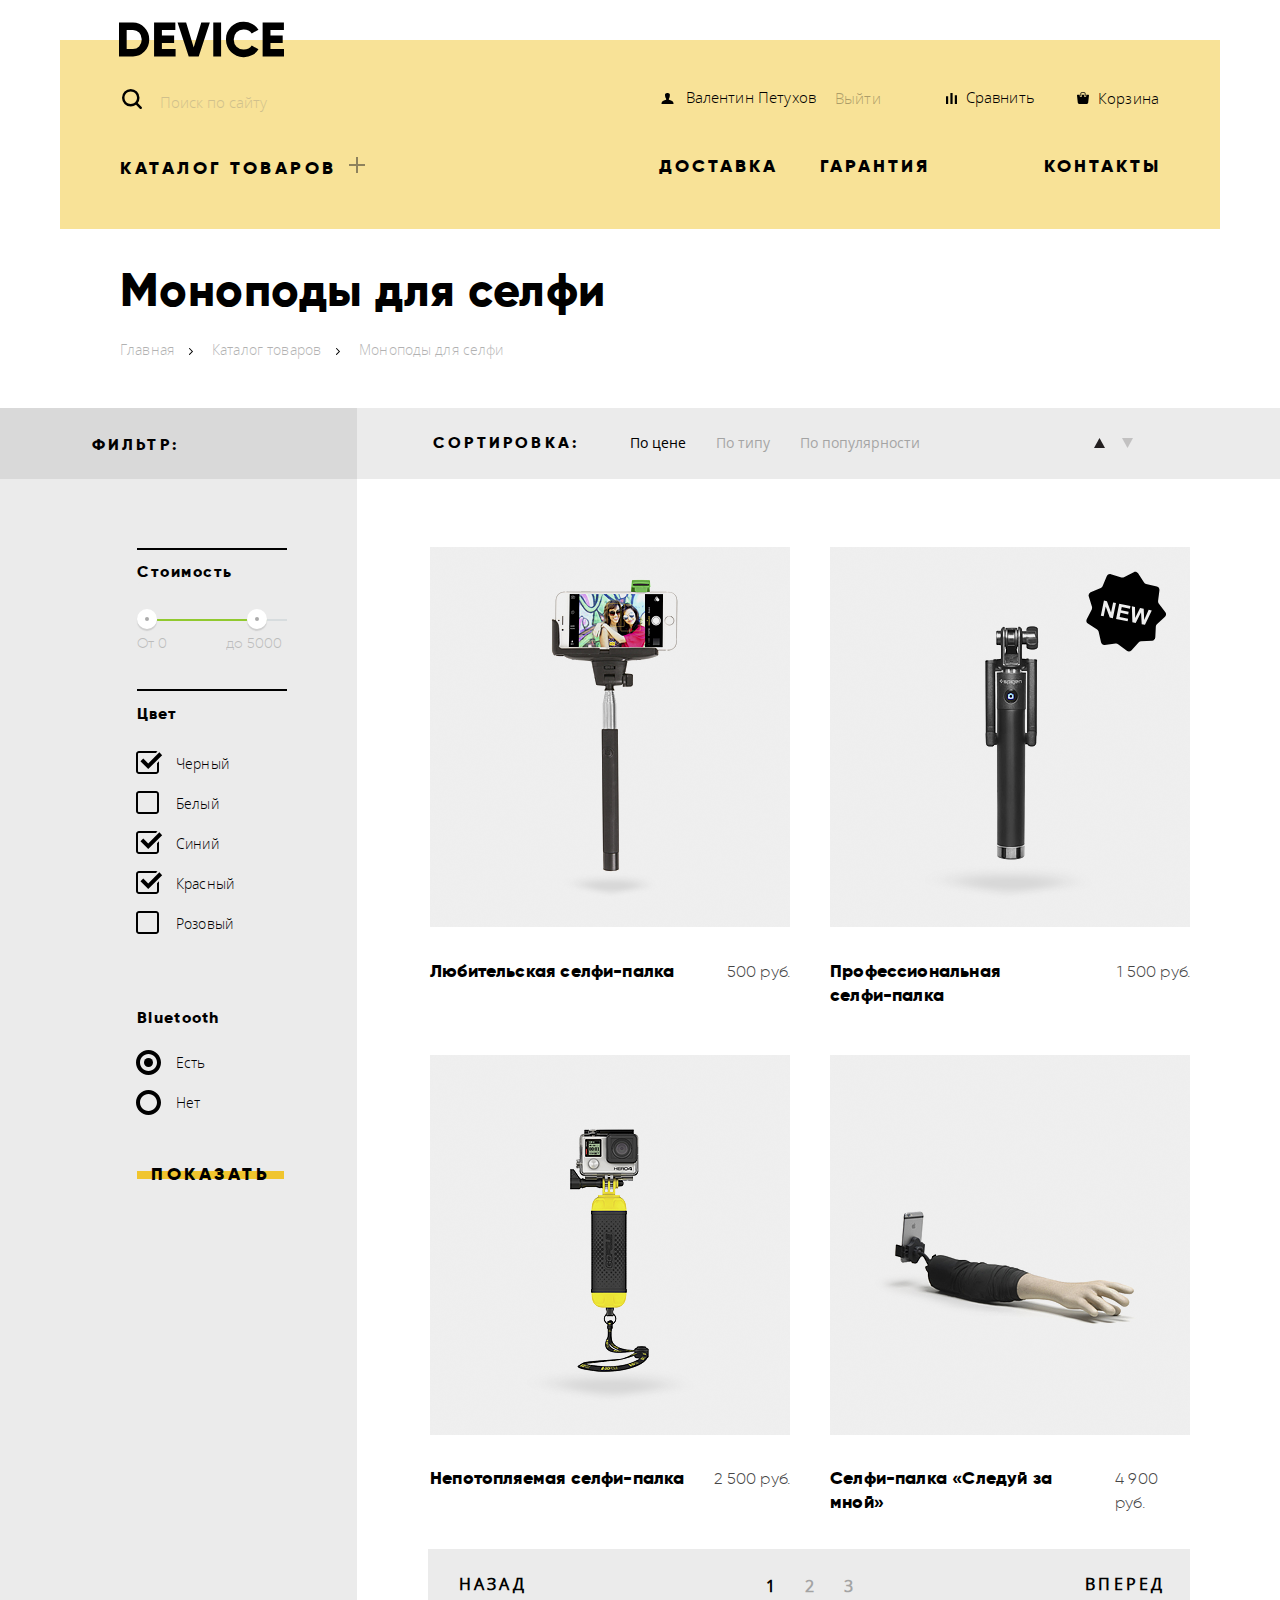
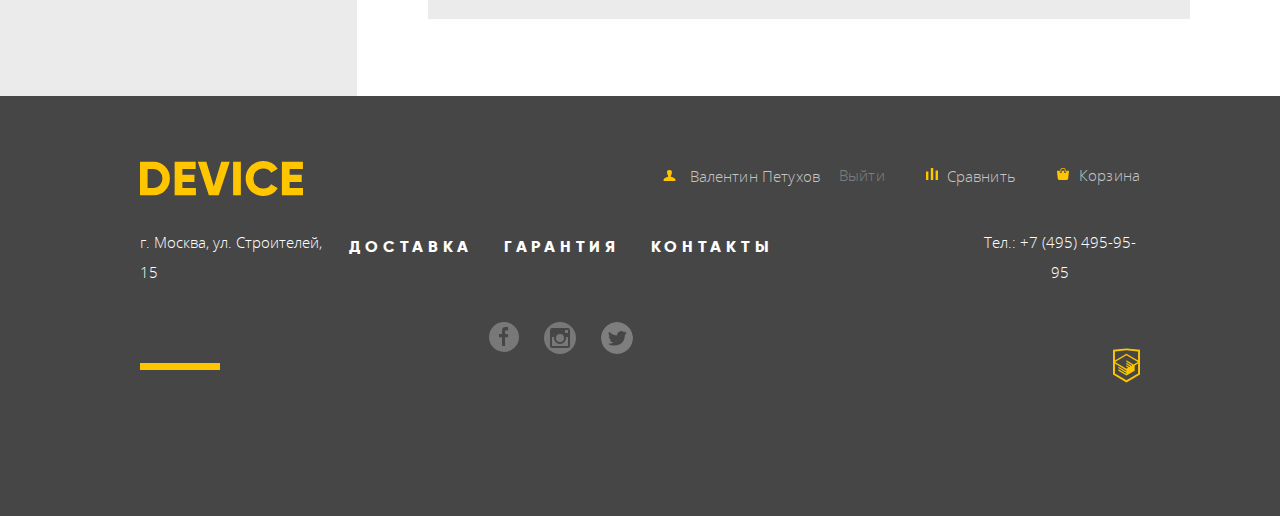
==== catalog.html @ 96615776 "save point (some bags fixed)" ====
<!DOCTYPE html>
<html lang="en">
<head>
  <meta charset="UTF-8">
  <title>Title</title>
  <link rel="stylesheet" href="css/index.css">
  <link rel="stylesheet" href="css/normalize.css">
</head>
<body>
<header class="page-header">
  <a href="index.html">
    <img class="main-header-logo" src="img/svg/device.svg" alt="«Логотип магазина Девайс»" width="165" height="45">
  </a>
  <nav class="navigation">
    <div class="main-navigation-wrapper">
      <ul class="navigation-catalog-list">
        <li class="navigation-catalog">
          <a class="navigation-catalog-link font-gilroy" href="catalog.html">Каталог товаров</a>
          <button class="open-catalog"><img class="plus" src="img/svg/plus.svg" alt="Кнопка +"></button>
        </li>
        <li class="catalog-sub-menu">
          <ul>
            <li><a href="#">Виртуальная реальность</a></li>
            <li><a href="#">Моноподы для селфи</a></li>
            <li><a href="#">Экшн-камеры</a></li>
          </ul>
          <ul>
            <li><a href="#">Фитнес-браслеты</a></li>
            <li><a href="#">Умные часы</a></li>
          </ul>
          <ul>
            <li><a href="#">Квадрокоптеры</a></li>
          </ul>
        </li>
      </ul>
      <ul class="navigation-list font-gilroy">
        <li class="navigation-list-item"><a class="navigation-delivery" href="#">Доставка</a></li>
        <li class="navigation-list-item"><a class="navigation-warranty" href="#">Гарантия</a></li>
        <li class="navigation-list-item"><a class="navigation-contacts" href="#">Контакты</a></li>
      </ul>
    </div>
    <div class="user-activity-wrapper">
      <div class="search-wrapper">
        <form class="search-form" method="GET" action="https://echo.htmlacademy.ru">
          <label for="search" aria-label="Поиск по сайту"></label>
          <input class="search" id="search" type="text" name="search" placeholder="Поиск по сайту">
          <button class="search-button" type="submit"><span>Найти</span></button>
        </form>
      </div>
      <ul class="header-user-activity">
        <li class="login-list">
          <a href="https://motr-online.com/"><span class="user-name">Валентин Петухов</span></a>
          <button class="header-logoff" type="button">Выйти</button>
        </li>
        <li class="compare-list">
          <a class="compare" href="#">Сравнить</a>
        </li>
        <li class="cart-list">
          <button class="cart" type="button">Корзина</button>
        </li>
      </ul>
    </div>
  </nav>
  <div class="catalog-yellow-bar"></div>
</header>
<main class="catalog-main">
  <div class="breadcrumbs-wrapper">
    <h1 class="catalog-h1 font-gilroy">Моноподы для селфи</h1>
    <ul class="breadcrumbs">
      <li>
        <a class="fonts-Open-Sans" href="index.html">Главная</a>
      </li>
      <li>
        <span>
          <img class="nav-arrow" src="img/svg/nav-arrow.svg" alt="Стрелочка навигации">
        </span>
        <a href="catalog.html">Каталог товаров</a>
      </li>
      <li>
        <span>
          <img class="nav-arrow" src="img/svg/nav-arrow.svg" alt="Стрелочка навигации">
        </span>
        <a class="current-page" href="#">Моноподы для селфи</a>
      </li>
    </ul>
  </div>
  <div class="catalog-body-wrapper">
    <section class="filters">
      <div class="decorative-filter-wrapper">
        <h3 class="visually-hidden">Фильтр товаров</h3>
        <h3 class="filter-header">Фильтр:</h3>
      </div>
      <div class="filters-wrapper">
        <div class="divider"></div>
        <h3 class="price-h1">Стоимость</h3>
        <form method="GET" action="https://echo.htmlacademy.ru">
          <div class="price-sorting-wrapper">
            <div class="range-controls">
              <div class="scale">
                <div class="bar"></div>
              </div>
              <div class="toggle toggle-min"></div>
              <div class="toggle toggle-max"></div>
            </div>
            <div class="prise-value-wrapper font-gilroy">
            <span>От 0</span>
            <span>до 5000</span>
            </div>
          </div>
        </form>
        <div class="cost-wrapper font-gilroy">
        </div>
        <div class="divider"></div>
        <h3 class="colour-h3">Цвет</h3>
        <form method="GET" action="https://echo.htmlacademy.ru">
        <ul class="filter-color">
          <li class="color-filter-item">
            <input id="color-black" type="checkbox" value="Черный" checked>
            <label for="color-black">Черный</label>
          </li>
          <li class="color-filter-item">
            <input id="color-white" type="checkbox" value="Белый">
            <label for="color-white">Белый</label>
          </li>
          <li class="color-filter-item">
            <input id="color-blue" type="checkbox" value="Синий" checked>
            <label for="color-blue">Синий</label>
          </li>
          <li class="color-filter-item">
            <input id="color-red" type="checkbox" value="Красный" checked>
            <label for="color-red">Красный</label>
          </li>
          <li class="color-filter-item">
            <input id="color-pink" type="checkbox" value="Розовый">
            <label for="color-pink">Розовый</label>
          </li>
        </ul>
        <div class="divider"></div>
        <h3 class="filters-h3 font-gilroy">Bluetooth</h3>
        <ul class="filter-bluetooth">
          <li class="filter-bluetooth-item">
            <input id="has-bluetooth" name="bluetooth" type="radio" value="Есть блютус" checked>
            <label for="has-bluetooth">Есть</label>
          </li>
          <li class="filter-bluetooth-item">
            <input id="hasnt-bluetooth" name="bluetooth" type="radio" value="Нет блютуса">
            <label for="hasnt-bluetooth">Нет</label>
          </li>
        </ul>
          <button class="button button-show font-gilroy" type="button"><span>Показать</span></button>
        </form>
      </div>
    </section>
    <div class="catalog-wrapper">
      <section class="catalog">
        <div class="sorting">
          <div class="sorting-wrapper">
            <h3>Сортировка:</h3>
            <ul class="sorting-list">
              <li class="current-sorting-button">
                <button class="sorting-prise" type="button">По цене</button>
              </li>
              <li class="sorting-button">
                <button class="sorting-type" type="button">По типу</button>
              </li>
              <li class="sorting-button">
                <button class="sorting-popular" type="button">По популярности</button>
              </li>
            </ul>
          </div>
          <div class="updown-arrow-wrapper">
            <button type="button" class="arrow-up"><img src="img/svg/icon-up-dir.svg" alt="Стрелка вверх" width="11" height="10"></button>
            <button type="button" class="arrow-down"><img src="img/svg/icon-down-dir.svg" alt="Стрелка вниз" width="11" height="10"></button>
          </div>
        </div>
        <div class="catalog-list-holder">
          <ul class="catalog-list font-gilroy">
            <li class="catalog-item">
              <div class="catalog-item-wrapper">
                <div class="catalog-item-hover">
                  <a href="#" class="add-button">
                    <span>В корзину</span>
                  </a>
                  <button>Добавить к сравнению</button>
                </div>
                <img class="catalog-item-image" src="img/item-1.png" alt="Любительская сэлфи палка" width="360" height="380">
              </div>
              <div class="title-price-wrapper">
                <a class="catalog-item-link" href="#"><h2 class="catalog-item-title">Любительская селфи-палка</h2></a>
                <p class="catalog-item-prise">500 руб.</p>
              </div>
            </li>
            <li class="catalog-item">
              <div class="catalog-item-wrapper">
                <span class="new-catalog-item"></span>
                <div class="catalog-item-hover">
                  <a href="#" class="add-button">
                    <span>В корзину</span>
                  </a>
                  <button>Добавить к сравнению</button>
                </div>
                <img class="catalog-item-image" src="img/item-2.png" alt="Профессиональная селфи-палка" width="360" height="380">
              </div>
              <div class="title-price-wrapper">
                <a class="catalog-item-link" href="#"><h2 class="catalog-item-title">Профессиональная <br>селфи-палка
                </h2></a>
                <p class="catalog-item-prise">1 500 руб.</p>
              </div>
            </li>
            <li class="catalog-item">
              <div class="catalog-item-wrapper">
                <div class="catalog-item-hover">
                  <a href="#" class="add-button">
                    <span>В корзину</span>
                  </a>
                  <button>Добавить к сравнению</button>
                </div>
                <img class="catalog-item-image" src="img/item-3.png" alt="Непотопляемая селфи-палка" width="360" height="380">
              </div>
              <div class="title-price-wrapper">
                <a class="catalog-item-link" href="#"><h2 class="catalog-item-title">Непотопляемая селфи-палка</h2></a>
                <p class="catalog-item-prise">2 500 руб.</p>
              </div>
            </li>
            <li class="catalog-item">
              <div class="catalog-item-wrapper">
                <div class="catalog-item-hover">
                  <a href="#" class="add-button">
                    <span>В корзину</span>
                  </a>
                  <button>Добавить к сравнению</button>
                </div>
                <img class="catalog-item-image" src="img/item-4.png" alt="Селфи-палка «Следуй за мной»" width="360" height="380">
              </div>
              <div class="title-price-wrapper">
                <a class="catalog-item-link" href="#"><h2 class="catalog-item-title">Селфи-палка «Следуй за мной»</h2>
                </a>
                <p class="catalog-item-prise">4 900 руб.</p>
              </div>
            </li>
          </ul>
        </div>
        <div class="pagination-wrapper">
          <section class="pagination">
            <h3 class="visually-hidden">Нумерация страниц каталога товаров</h3>
            <button class="pagination-button-back" type="button">Назад</button>
            <ul class="pagination-list">
              <li class="pagination-item-current">1</li>
              <li class="pagination-item"><a href="#">2</a></li>
              <li class="pagination-item"><a href="#">3</a></li>
            </ul>
            <button class="pagination-button-forward" type="button">Вперед</button>
          </section>
        </div>
      </section>
    </div>
  </div>
</main>
<footer class="page-footer catalog-footer">
  <div class="wrapper">
    <div class="footer-wrapper">
      <a href="index.html">
        <img class="footer-logo" src="img/svg/logo-footer.svg" alt="«Логотип магазина Девайс»">
      </a>
      <p class="address">г. Москва, ул. Строителей, 15</p>
      <span class="yellow-decorative-line"></span>
    </div>
    <div class="footer-wrapper">
      <section class="footer-user-activity">
        <h3 class="visually-hidden">Специальный возможности пользователя</h3>
        <ul class="user-activity-list">
          <li class="login-list">
            <span class="footer-user-name">Валентин Петухов</span>
            <button class="logoff-footer" type="button">Выйти</button>
          </li>
          <li class="compare-list compare-footer">
            <a class="compare-button" href="#">Сравнить</a>
          </li>
          <li class="cart-list indent-collapse">
            <button class="cart-button indent-collapse" type="button">Корзина</button>
          </li>
        </ul>
      </section>
      <div class="footer-side-holder">
        <section class="service-footer">
          <h3 class="visually-hidden">Наши сервисы</h3>
          <ul class="services-type font-gilroy">
            <li>
              <a href="#">Доставка</a>
            </li>
            <li>
              <a class="warranty-link" href="#">Гарантия</a>
            </li>
            <li>
              <a href="#">Контакты</a>
            </li>
          </ul>
          <ul class="social">
            <li><a class="social-facebook" href="#"></a></li>
            <li><a class="social-instagram" href="#"></a></li>
            <li><a class="social-twitter" href="#"></a></li>
          </ul>
        </section>
        <div class="footer-contacts">
          <a class="phone-number" href="tel:+74954959595">Тел.: +7 (495) 495-95-95</a>
          <a href="https://htmlacademy.ru/intensive/htmlcss">
            <img class="academy-link" src="img/svg/logo-htmlacademy.svg" alt="Сделано в HTML-Academy" width="27" height="35">
          </a>
        </div>
      </div>
    </div>
  </div>
</footer>
<script src="js/index.js"></script>
</body>
</html>
---- css/index.css ----
@font-face {
  font-family: 'Open Sans';
  src: url('../fonts/web/opensans.woff2') format('woff2'), url('../fonts/web/opensans.woff') format('woff');
  font-weight: normal;
  font-style: normal;
}

@font-face {
  font-family: 'Open Sans';
  src: url('../fonts/web/opensanslight.woff2') format('woff2'), url('../fonts/web/opensanslight.woff') format('woff');
  font-weight: 300;
  font-style: normal;
}

@font-face {
  font-family: 'Gilroy';
  src: url('../fonts/web/gilroyextrabold.woff2') format('woff2'), url('../fonts/web/gilroyextrabold.woff') format('woff');
  font-weight: 800;
  font-style: normal;
}

@font-face {
  font-family: 'Gilroy';
  src: url('../fonts/web/gilroylight.woff2') format('woff2'), url('../fonts/web/gilroylight.woff') format('woff');
  font-weight: 300;
  font-style: normal;
}

body {
  font-family: 'Open Sans', sans-serif;
  padding-top: 40px;
}

li {
  list-style-type: none;
}

a {
  text-decoration:none;
  color: #000000;
}

.wrapper {
  max-width: 1440px;
  margin: 0 auto;
}

.font-gilroy {
  font-family: 'Gilroy', sans-serif;
}


.button {
  font-family: 'Gilroy', sans-serif;
  text-transform: uppercase;
  text-align: center;
  vertical-align: middle;
  background-color: #f0c52e;
  line-height: 1.33;
  letter-spacing: 3.5px;
  font-size: 18px;
  font-weight: 800;
  display: inline-block;
  position: relative;

  padding: 9px 14px;
  border: none;
  z-index: 1;
}

.button:active span {
  opacity: 0.3;
}


.button:hover::before {
  height: 0;
}

.button:hover::after {
  height: 0;
}

.button span {
  position: relative;
  z-index: 1;
}

.button::before,
.button::after {
  content: '';
  position: absolute;
  left: 0;
  height: 17px;
  width: 100%;
  z-index: 0;
  background-color: white;
  transition: height 0.25s ease-in-out;
}

.button::before {
  top: 0;
}

.button::after {
  bottom: 0;
}

.carousel {
  position: absolute;
  left: 1087px;
  bottom: 162px;
}

.slider-radio {
  display: none;
}

.slider-radio-1:checked+.slider-label-1,
.slider-radio-2:checked+.slider-label-2,
.slider-radio-3:checked+.slider-label-3 {
  position: absolute;
  width: 12px;
  background: url(../img/svg/slider-button.svg) 50% 50% no-repeat;
  height: 12px;
  background-size: 12px 12px;
}

[type="checkbox"], [type="radio"] {
  padding: 0;
  box-sizing: border-box;
}

.slider-label {
  position: absolute;
  width: 12px;
  height: 12px;
  background: url(../img/svg/slider-button-empty.svg) 50% 50% no-repeat;
  background-size: 12px 12px;
  cursor: pointer;
}

.slider-label-1 {
  left: -5px;
}

.slider-label-2 {
  left:27px;
}

.slider-label-3 {
  left: 60px;
}

.navigation {
  display: flex;
  flex-direction: column;
  padding-top: 19px;
}

.navigation a:hover {
  opacity: 0.6;
}

.navigation a:active {
  opacity: 0.3;
}

.yellow-bar {
  display: block;
  width: 100%;
  padding: 61px 0px;
  background-color: #f8e297;
}

.catalog-yellow-bar {
  display: block;
  width: 100%;
  padding: 3px 0px;
  background-color: #f8e297;
}


.navigation button {
  cursor: pointer;
}



.main-header-logo {
  margin-top: -23px;
  margin-left: -1px;
}

.main-header-logo:hover {
  opacity: 0.6;
}

.main-header-logo:active {
  opacity: 0.3;
}

.navigation-list {
  display: flex;
  justify-content: flex-start;
  flex-direction: row;
  order: 1;
  width: 500px;
}

.plus {
  display: inline-block;
  vertical-align: initial;
  width: 16px;
  height: 16px;
  margin: auto;
  background-repeat: no-repeat;
  background-image: url("../img/svg/plus.svg");
  background-size: cover;
}

.main-navigation-wrapper {
  display: flex;
  justify-content: space-between;
  align-items: center;
  order: 1;
  margin-top: 15px;
}
.navigation-catalog-list {
  padding-left: 0;
}

.navigation-list a {
  font-size: 18px;
  font-weight: 800;
  letter-spacing: 3px;
  display: inline-block;
  vertical-align: middle;
  padding: 10px 0;
}

.navigation-delivery{
  vertical-align: middle;
  margin-right: 42px;
}

.navigation-warranty {
  vertical-align: middle;
  margin-right: 114px;
}

.navigation-contacts {
  vertical-align: middle;
  padding-left: 111px;
  padding-right: 0;
  margin-right: 0;
}

.white-header-line {
  width: 116px;
  height: 7px;
  margin-left: auto;
  margin-right: 265px;
  margin-top: 105px;
  background-color: white;
}

.header-decorative-item {
  font-size: 215px;
  font-weight: 800;
  letter-spacing: 2.5px;
  width: 166px;
  height: 131px;
  margin-bottom: -20px;
  padding-top: 25px;
  margin-right: 40px;
  color: #ffffff;
}

.navigation-catalog-list {
  position: relative;
  padding-left: 0;
}

.catalog-sub-menu {
  font-size: 15px;
  font-weight: 300;
  line-height: 2.4;
  letter-spacing: 0.15px;
  display: none;
  flex-direction: row;
  flex-wrap: wrap;
  align-content: flex-start;
  position: absolute;
  left: -60px;
  width: 1160px;
  padding-left: 50px;
  background-color: #f7e296;
  box-sizing: border-box;
}

.catalog-sub-menu ul{
  padding-left: 0;
}

.catalog-sub-menu ul:first-child {
  padding-left: 0;
}

.navigation-catalog-list:hover .catalog-sub-menu {
  display: flex;
  z-index: 3;
}

.catalog-sub-menu li {
  padding-top: 10px;
  padding-bottom: 10px;
  padding-left: 10px;
  padding-right: 25px;
}

.catalog-sub-menu a:hover {
  opacity: 0.6;
}

.catalog-sub-menu a:active {
  opacity: 0.3;
}

.header-user-activity {
  display: flex;
  flex-wrap: wrap;
  padding-left: 0;
  margin-top: 4px;
}

.user-name-wrapper {
  display: flex;
  justify-content: center;
  margin: auto;
}

.page-main {
  display: flex;
  flex-direction: column;
  position: relative;
  margin-top: 32px;
}

.page-main .wrapper {
  position: relative;
  max-width: 1200px;
  padding: 0 82px;
}

.wrapper .catalog-item1,
.wrapper .catalog-item2,
.wrapper .catalog-item3{
  display: flex;
  flex-direction: row;
  justify-content: space-between;
}

.catalog-item1,
.catalog-item2,
.catalog-item3 {
  display: flex;
  flex-direction: row;
  flex-shrink: 0;
  width: 1160px;
  box-sizing: border-box;
}

.img-holder {
  width: 384px;
  box-sizing: border-box;
}

.catalog-item1::after {
  content: '01';
  right: 148px;
}

.catalog-item2::after {
  content: '02';
  right: 178px;
}

.catalog-item3::after {
  content: '03';
  right: 179px;
}
.catalog-item1::after,
.catalog-item2::after,
.catalog-item3::after {
  font-family: 'Gilroy', sans-serif;
  font-size: 182px;
  font-weight: 800;
  position: absolute;
  top: -176px;
  width: 166px;
  height: 131px;
  color: #ffffff;
}

.new-catalog-item {
  display: block;
  position: absolute;
  right: 25px;
  top: 25px;
  width: 80px;
  height: 80px;
  background-image: url("../img/svg/new-catalog-item.svg");
  transform: rotate(35deg);
}


.index-catalog-img1 {
  margin-top: -146px;
  margin-left: 90px;
}

.index-catalog-img2 {
  margin-top: -100px;
}

.index-catalog-img3 {
  margin-top: -10px;
}

.item-description-wrapper {
  display: flex;
  justify-content: flex-start;
  flex-direction: column;
  width: 562px;
}

.item-description-wrapper::before {
  content: '';
  position: absolute;
  top: -110px;
  left: 682px;
  width: 100px;
  height: 7px;
  background-color: white;
}

.catalog-item-description {
  padding-left: 0;
}
.selfy-rod-description {
  font-size: 15px;
  font-weight: 300;
  line-height: 2;
  margin-top: 19px;
  padding-bottom: 25px;
  color: #464646;
}

.catalog-item-features span {
  font-family: 'Open Sans', sans-serif;
  font-size: 14px;
  font-weight: 300;
  line-height: 1.54;
  letter-spacing: 0.13px;
  margin-top: 8px;
  color: #464646;
}

.add-title {
  font-size: 47px;
  font-weight: 800;
  line-height: 1.19;
  letter-spacing: 0.75px;
  position: relative;
  margin-top: -81px;
  z-index: 1;
}

.catalog-item-features {
  display: flex;
  justify-content: space-between;
  margin: 0;
  padding-left: 0;
  padding-right: 137px;
}

.item-feature {
  display: flex;
  flex-direction: column;
  margin-top: 51px;
  font-size: 34px;
  font-weight: 300;
  line-height: 1.33;
  letter-spacing: 0.36px;
}


.detail-wrapper {
  display: flex;
  justify-content: space-between;
  align-items: center;
  width: 494px;
  box-sizing: border-box;
}

.delivery-wrapper,
.warranty-wrapper,
.credit-wrapper {
  display: flex;
  margin-top: -25px;
}

.popular-items {
  font-size: 18px;
  font-weight: 800;
  line-height: 1.33;
  letter-spacing: 0.18px;
  display: flex;
  flex-wrap: wrap;
  padding-left: 0;
  box-sizing: border-box;
}

.popular-items li {
  padding: 20px;
}

.popular-items p {
  height: 15px;
  font-size: 18px;
  font-weight: 800;
  line-height: 1.33;
  letter-spacing: 0.18px;
  margin-top: 32px;
}

.service-main {
  margin-top: 154px;
  background-color: #e5e5e5;
}

.service-main .wrapper{
  display: flex;
  padding-bottom: 53px;
}

.service-main strong {
  font-size: 47px;
  font-weight: 800;
  line-height: 1.02;
  letter-spacing: 0.47px;
}

.service-main p {
  font-size: 15px;
  font-weight: 300;
  line-height: 2;
  letter-spacing: 0.20px;
  margin-top: 31px;
  color: #464646;
}

.services-list {
  display: flex;
  flex-direction: column;
  padding-top: 59px;
  padding-bottom: 61px;
  padding-left: 0;
  margin-top: -99px;
  margin-right: 119px;
  margin-left: 19px;
  border-right: 7px solid black;
}

.warranty-button,
.delivery-button,
.credit-button {
  width: 160px;
}

.button .warranty-button {
  padding-top: 3px;
  padding-bottom: 3px;
}

.warranty-button::before,
.warranty-button::after,
.credit-button::before,
.credit-button::after,
.delivery-button::after{
  background-color: #e5e5e5;
}

.service-main .button {
  margin-right: 35px;
}

.service-main li {
  margin: 0;
  padding-top: 20px;
  padding-bottom: 5px;
}

.services-active {
  font-size: 18px;
  font-weight: 800;
  line-height: 1.33;
  letter-spacing: 3.6px;
  text-transform: uppercase;
  text-align: left;
  width: 278px;
  height: 40px;
  padding-right: 45px;
  padding-left: 20px;
  border: none;
  color: #f0c52e;
  background-color: #000000;
}

.partners-logos .wrapper {
  display: flex;
  justify-content: space-around;
  padding-top: 94px;
  padding-bottom: 94px;
}

.black-decorative-line {
  width: 80px;
  height: 7px;
  background-color: black;
}

.about-main .about-wrapper{
  display: flex;
  justify-content: space-around;
  max-width: 1286px;
  margin: 0 auto;
}

.about-main p {
  font-size: 15px;
  font-weight: 300;
  line-height: 2;
  margin-top: 0px;
  color: #464646;
}

.about-title {
  font-size: 46px;
  font-weight: 800;
  line-height: 1.02;
  letter-spacing: 0.82px;
  text-align: left;
  margin: 44px 0;
  color: #000000;
}

.delivery-item {
  position: relative;
}

.about-delivery {
  padding-left: 34px;
  margin-top: 35px;
}

.about-delivery a {
  font-size: 16px;
  font-weight: 800;
  line-height: 2.5;
  color: #000000;
}

.about-item::before {
  content: "";
  position: absolute;
  top: 16px;
  left: -34px;
  width: 4px;
  height: 4px;
  opacity: .2;
  border-radius: 50%;
  border: 2px solid #000;
}

.about-us-container {
  display: flex;
  flex-direction: column;
}

.about-us-container p {
  margin-bottom: 31px;
}

.contacts {
  display: flex;
  flex-direction: column;
}

.map-img {
  margin-top: 25px;
}

.map-img:hover {
  cursor: pointer;
  box-shadow: 0px 10px 20px 0 rgba(4, 6, 6, 0.2);
  transition-duration: 0.2s;
  z-index: 2;
}

.contact-us-button,
.about-us-button
{
  max-width: 250px;
}

.footer-wrapper {
  display: flex;
  flex-direction: column;
}

.service-footer {
  display: flex;
  flex-direction: column;
  margin-top: 28px;
}

.services-type {
  display: flex;
  flex-direction: row;
  margin-top: 7px;
}

.services-type li:hover {
  opacity: 0.6;
}

.services-type li:active {
  opacity: 0.3;
}

.social {
  display: flex;
  justify-content: center;
  margin-top: 39px;
}
.social li {
  padding: 5px;
  opacity: 0.3;
}

.warranty-link {
  margin-left: 15px;
  margin-right: 15px;
}

.social li:hover {
  opacity: 0.6;
}

.social li:active {
  opacity: 0.1;
}

.service-footer ul {
 padding-left: 0;
}

.catalog-popular {
  margin-left: auto;
  margin-right: auto;
  margin-top: 65px;
}


.page-header {
  max-width: 1160px;
  margin-left: auto;
  margin-right: auto;
  padding-bottom: 30px;
  padding-left: 60px;
  padding-right: 61px;
  background-color: #f8e297;
  box-sizing: border-box;
}

.open-catalog {
  vertical-align: bottom;
  margin-left: 2px;
  opacity: 0.5;
  background-color: #f8e297;
  border: none;
}

.user-activity-wrapper {
  display: flex;
  justify-content: space-between;
}

.user-name:hover,
.compare:hover,
.cart:hover,
.login-button:hover{
  opacity: 0.6;
}

.user-name:active,
.compare:active,
.cart:active,
.login-button:active{
  opacity: 0.3;
}

.search {
  font-size: 15px;
  font-weight: 300;
  display: inline-block;
  padding: 5px;
  margin-left: 35px;
  opacity: 0.3;
  background-color: #f8e297;
  border: none;
}

.search-form:before {
  content: '';
  display: block;
  vertical-align: text-top;
  position: absolute;
  top: 5px;
  left: 2px;
  width: 20px;
  height: 20px;
  background-size: 18px 18px;
  background: url(../img/svg/search.svg) 50% 50% no-repeat;
  z-index: 10;
}

.search:focus {
  outline: 0;

}
.focus-styles {
  border-bottom: 2px solid black;
}

.search-button {
  visibility: hidden;
  font-size: 15px;
  font-weight: 300;
  line-height: 2;
  background: transparent;
  border-bottom: none;
  border-top: 2px solid black;
  border-left: 2px solid black;
  border-right: 2px solid black;
}

.search:focus + .search-button {
  visibility: visible;
}

.search:focus + .search-wrapper {
  visibility: hidden;
}

.search:focus + .search-form {
  border-bottom: 2px solid black;
  opacity: 1;
}

.search-wrapper {
  position: relative;
}

.search-button:active {
  visibility: visible;
}

.search-button:hover {
  background-color: black;
  color: white;
}
.search-button:active span {
  opacity: 0.3;
}

.user-name {
  font-size: 15px;
  font-weight: 300;
  padding-top: 2px ;
  letter-spacing: 0.15px;
  margin-left: 15px;
  margin-right: 10px;
}

.login-list {
  display: flex;
  position: relative;
  margin-right: 26px;
  box-sizing: border-box;
}

.index-footer-login {
  position: relative;
}
.index-footer-login .footer-login-button:before{
  left: 21px;
}

.user-name:before {
  content: '';
  position: absolute;
  display: block;
  left: -11px;
  top: 3px;
  width: 15px;
  height: 15px;
  background-image: url("../img/svg/user.svg");
  background-size: cover;
  background-repeat: no-repeat;
}

.compare-list {
  position: relative;
  margin-left: auto;
}

.cart-list {
  position: relative;
  margin: auto;
  padding-left: 14px;
}

.modal-login{
  font-size: 15px;
  font-weight: 300;
  letter-spacing: 0.35px;
  vertical-align: middle;
  padding-left: 10px;
  background-color: #f8e297;
  background-size: cover;
  border: none;
}

.login-button {
  padding-left: 30px;
  margin-right: 175px;
}

.login-button:before {
  content: '';
  position: absolute;
  display: block;
  left: 4px;
  top: 3px;
  width: 15px;
  height: 15px;
  background-image: url("../img/svg/user.svg");
  background-size: cover;
  background-repeat: no-repeat;
}

.header-logoff {
  font-size: 15px;
  font-weight: 300;
  letter-spacing: 0.15px;
  margin-right: 23px;
  margin-left: 3px;
  opacity: 0.3;
  background-color: #f8e297;
  border: none;
}

.header-logoff:hover {
  opacity: 0.6;
}

.compare {
  font-size: 15px;
  font-weight: 300;
  letter-spacing: 0.15px;
  display: block;
  margin: auto;
  margin-right: 37px;
  padding: 1px 6px;
  padding-left: 30px;
  background-color: #f8e297;
  border: none;
}

.compare:before {
  content: '';
  display: block;
  position: absolute;
  left: 10px;
  top: 5px;
  width: 11px;
  height: 11px;
  background-image: url("../img/svg/compare.svg");
  background-size: cover;
  background-repeat: no-repeat;
}

.cart {
  font-size: 15px;
  font-weight: 300;
  letter-spacing: 0.15px;
  display: inline-block;
  vertical-align: middle;
  padding-right: 0;
  background-color: #f8e297;
  border: none;
}

.cart:before {
  content: '';
  display: block;
  position: absolute;
  left: -1px;
  top: 4px;
  width: 12px;
  height: 12px;
  background-image: url("../img/svg/cart.svg");
  background-size: cover;
  background-repeat: no-repeat;
}

.navigation-catalog-link {
  letter-spacing: 3.5px;
}

.navigation-catalog-link,
.navigation-contacts,
.navigation-delivery,
.navigation-warranty {
  line-height: 1.33px;
  letter-spacing: 3.5px;
  font-size: 18px;
  font-weight: 800;
  display: inline-block;
  text-transform: uppercase;
  text-align: center;
  background-color: #f8e297;
  border: none;
}

.services-image {
  display: inline-block;
  min-height: 100%;
  min-width: 136px;
  margin-top: -76px;
  margin-left: 134px;
  background-repeat: no-repeat;
  background-position: center;
  background-size: contain;

}

.delivery-image {
  background-image: url("../img/svg/delivery.svg");
}
.warranty-image {
  background-image: url("../img/svg/warranty.svg");
}
.credit-image {
  background-image: url("../img/svg/credit.svg");
}

.detail-link {
  display: inline-block;
  vertical-align: middle;
  width: 195px;
}

.visually-hidden {
  position: absolute;
  width: 1px;
  height: 1px;
  margin: -1px;
  border: 0;
  padding: 0;
  clip: rect(0 0 0 0);
  overflow: hidden;
}

.popular-back {
    display: inline-block;
    width: 160px;
    height: 160px;
    background-color: #f8e297;
}

.popular-back:hover {
  background-color: #f0c52e;
}

.popular-items li:active span,
.popular-items li:active p {
  opacity: 0.3;
}

.catalog-popular-img1 {
  display: inline-block;
  width: 97px;
  height: 55px;
  margin-top: 52px;
  margin-left: 31px;
  background-image: url("../img/svg/popular-1.svg");
}
.catalog-popular-img2 {
  display: inline-block;
  margin-top: 41px;
  margin-left: 38px;
  width: 86px;
  height: 117px;
  background-image: url("../img/svg/popular-2.svg");
}
.catalog-popular-img3{
  display: inline-block;
  margin-top: 38px;
  margin-left: 49px;
  width: 71px;
  height: 87px;
  background-image: url("../img/svg/popular-3.svg");
}
.catalog-popular-img4 {
  display: inline-block;
  width: 107px;
  height: 65px;
  margin-top: 50px;
  margin-left: 28px;
  background-image: url("../img/svg/popular-4.svg");
}

.catalog-popular-img5 {
  display: inline-block;
  width: 56px;
  height: 98px;
  margin-top: 32px;
  margin-left: 55px;
  background-image: url("../img/svg/popular-5.svg");

}
.catalog-popular-svg6 {
  display: inline-block;
  width: 132px;
  height: 69px;
  margin-top: 49px;
  margin-left: 13px;
  background-image: url("../img/svg/popular-6.svg");
}

.logo-DJI-color,
.logo-SP-color,
.logo-GoPro-color,
.logo-Vive-color
{
  display: none;
}

.logo-DJI,
.logo-SP,
.logo-GoPro,
.logo-Vive {
  display: inline-block;
  width: 260px;
  height: 100px;
}

.logo-DJI {
  background-image: url("../img/logo-1.png");
}
.logo-SP {
  background-image: url("../img/logo-2.png");
}
.logo-GoPro {
  background-image: url("../img/logo-3.png");
}
.logo-Vive {
  background-image: url("../img/logo-4.png");
}

.logo-DJI:hover .logo-DJI-color,
.logo-SP:hover .logo-SP-color,
.logo-GoPro:hover .logo-GoPro-color,
.logo-Vive:hover .logo-Vive-color {
  display: block;
}

.page-footer {
  margin-top: 80px;
  padding-top: 60px;
  color: white;
  background-color: #464646;
}

.page-footer .wrapper {
  display: flex ;
  justify-content: space-between;
  padding-left: 140px;
  padding-right: 140px;
  box-sizing: border-box;
}

.footer p {
  font-weight: 300;
  line-height: 2;
}

.footer-user-activity {
  font-size: 15px;
  font-weight: 300;
  line-height: 2.4;
  letter-spacing: 0.15px;
  display: flex;
  justify-content: flex-end;
  color: rgba(255, 255, 255, 0.7);
}

.footer-user-activity .user-activity-list {
  max-width: 600px;
  margin-right: 0;
}

.footer-user-activity ul {
  display: flex;
  padding: 0;
}

.footer-side-holder {
  display: flex;
  padding-bottom: 50px;
  margin-bottom: 50px;
  padding-top: 2px;
}

.footer-user-activity button,
.footer-user-activity a {
  font-family: 'Open Sans', sans-serif;
  font-size: 15px;
  font-weight: 300;
  line-height: 2.4;
  letter-spacing: 0.15px;
  padding-left: 30px;
  border: none;
  background-color: transparent;
  cursor: pointer;
}

.footer-user-activity .logoff-footer {
  padding-left: 9px;
}

.indent-collapse {
  margin-right: 0;
  padding-right: 0;
}

.contact-us{
  max-width: 260px;
}


.about-us {
  max-width: 232px;
}

.contact-us {
  margin-top: 68px;
}

.about-us {
  margin-top: 37px;
}

.user-activity-list {
  margin: 0 auto;
}

.compare-button:before {
  content: '';
  display: block;
  position: absolute;
  left: 9px;
  top: 12px;
  width: 12px;
  height: 12px;
  background-image: url("../img/svg/compare-yellow.svg");
  background-repeat: no-repeat;
  background-size: cover;
}
.cart-button:before {
  content: '';
  display: block;
  position: absolute;
  left: 22px;
  top: 12px;
  width: 12px;
  height: 12px;
  background-image: url("../img/svg/cart-yellow.svg");
  background-repeat: no-repeat;
  background-size: cover;
}

.logoff-footer {
  font-size: 17px;
  font-weight: 300;
  line-height: 2;
  letter-spacing: 0.15px;
  color: white;
  opacity: 0.3;
  border: none;

}

.footer-user-name{
  margin-left: 15px;
  margin-right: 10px;
  font-size: 15px;
  font-weight: 300;
  padding-top: 2px ;
  letter-spacing: 0.15px;
}

.footer-user-name:before {
  content: '';
  display: block;
  position: absolute;
  top:12px;
  left: -13px;
  width: 15px;
  height: 15px;
  background-image: url("../img/svg/user-yellow.svg");
  background-repeat: no-repeat;
  background-size: cover;
}

.footer-login-button:before {
  content: '';
  display: block;
  position: absolute;
  left: 5px;
  top: 12px;
  width: 15px;
  height: 15px;
  background-image: url("../img/svg/user-yellow.svg");
  background-size: cover;
  background-repeat: no-repeat;
}

.logoff-footer:hover {
  opacity: 0.7;
}

.footer-login-button,
.cart-button,
.compare-button,
.footer-user-name {
  color: rgba(255, 255, 255, 0.7)
}

.compare-button:hover,
.footer-login-button:hover,
.cart-button:hover,
.footer-user-name:hover {
  color: white;
}

.compare-button:hover:active,
.footer-login-button:active,
.cart-button:active,
.footer-user-name:active {
  opacity: 0.3;
}

.footer-user-name:hover::before,
.compare-button:hover::before,
.cart-button:hover::before {
  opacity: 0.6;
}

.footer-user-name:active::before,
.compare-button:active::before,
.cart-button:active::before {
  opacity: 0.4;
}

.compare-button {
  font-size: 15px;
  font-weight: 300;
  letter-spacing: 0.15px;
  margin-right: 12px;
  display: inline-block;
  vertical-align: middle;
  padding-left: 7px;
  padding-right: 7px;
  border: none;
}

.footer-contacts {
  display: flex;
  flex-direction: column;
  align-items: flex-end;
  margin-top: 19px;
  margin-left: 199px;
}

.academy-link {
  margin-top: 31px;
}

.footer-contacts img:hover {
  opacity: 0.6;
}

.footer-contacts img:active {
  opacity: 0.3;
}

.phone-number {
  font-weight: 300;
  font-size: 15px;
  line-height: 2;
  text-align: right;
  margin-top: 12px;
}

.footer-contacts a {
  display: inline-block;
  text-align: center;
  margin-bottom: 30px;
  color: white;
}

.service-footer li,
.service-footer a {
  color: white;
}

.services-type li {
  text-transform: uppercase;
  font-weight: 800;
  line-height: 1.33;
  letter-spacing: 4.7px;
  padding: 5px;
}

.services-type a  {
  padding: 7px 3px;
}

.footer-logo {
  margin-top: 5px;
  color: #f0c52e;
}

.footer-logo:hover {
  opacity: 0.6;
}

.footer-logo:active {
  opacity: 0.3;
}

.address {
  margin-top: 28px;
  font-size: 15px;
  font-weight: 300;
  line-height: 2;
}

.social-facebook {
  display: inline-block;
  width: 30px;
  height: 30px;
  background-repeat: no-repeat;
  background-position: center;
  background-image: url("../img/svg/facebook.svg");
  background-color: #464646;
  border-radius: 100%;
  border: none;

}
.social-instagram {
  display: inline-block;
  width: 32px;
  height: 32px;
  margin-left: 15px;
  margin-right: 15px;
  background-image: url("../img/svg/instagram.svg");
  background-repeat: no-repeat;
  background-position: center;
  background-color: #ebebeb;
  border-radius: 100%;
}

.social-twitter {
  display: inline-block;
  width: 32px;
  height: 32px;
  background-image: url("../img/svg/twitter.svg");
  background-repeat: no-repeat;
  background-position: center;
  border-radius: 100%;
}

.yellow-decorative-line {
  width: 80px;
  height: 7px;
  margin-top: 61px;
  background-color: #ffc600;
}

.modal {
  position: fixed;
  color: #000000;
  box-shadow: 0px 10px 20px 0 rgba(4, 6, 6, 0.2);
  z-index: 2;
}

.contact-us-form  {
  left: 50%;
  width: 760px;
  height: 453px;
  bottom: 10px;
  margin-left: -480px;
  padding: 98px 100px;
  background-color: #ffffff;
}

.contact-us-form input[type="text"],
.contact-us-form input[type="email"]{
  border: none;
  font: inherit;
}

.modal-close {
  position: absolute;
  right: 22px;
  top: 22px;
  width: 55px;
  height: 55px;
  background-color: transparent;
  border: none;
  opacity: 0.5;
  cursor: pointer;
}

.modal-close:hover {
  opacity: 1;
}

.modal-close:active {
  opacity: 0.3;
}

.contact-us-form  label {
  font-size: 18px;
  font-weight: 800;
  line-height: 1.33;
}

.contact-us-form input{
  font-size: 14px;
  line-height: 1.29;
  color: rgba(70, 70, 70, 0.4);
  background-color: #e5e5e5;
}

.mail-body {
  max-width: 740px;
}

.name-email-wrapper {
  display: flex;
  justify-content: space-between;
  max-width: 760px;
}

.name-email-wrapper input {
  width: 340px;
  height: 50px;
  padding-left: 20px;
  margin-top: 13px;
  outline: #ffb97b;
  background-color: #f2f2f2;
}

.name-email-wrapper .no-value {
  background-color: #f6dada;
}

.name-email-wrapper input:hover {
  background-color: #eaeaea;
}

.name-email-wrapper input:focus{
  outline: solid 3px #ffb97b;
  outline-offset: -1px;
  opacity: 0.5;
  background-color: #ffffff;
}

.contact-textarea-wrapper {
  display: flex;
  flex-direction: column;
  margin-top: 35px;
}

.contact-textarea-wrapper textarea {
  padding-top: 18px;
  padding-left: 20px;
  margin-top: 13px;
  margin-bottom: 55px;
  color: rgba(70, 70, 70, 0.4);
  background-color: #f2f2f2;
  border: none;
}

.contact-us-form  textarea:hover {
  background-color: #eaeaea;
}

.contact-us-form  textarea:focus{
  outline: solid 3px #ffb97b;
  outline-offset: -1px;
  opacity: 0.5;
  background-color: #ffffff;
}

.contact-name-wrapper {
  display: flex;
  flex-direction: column;
}

.contact-email-wrapper {
  display: flex;
  flex-direction: column;
}

.modal-map {
  top: 50%;
  left: 50%;
  width: 960px;
  height: 559px;
  margin-left: -480px;
  margin-top: -280px;
}

.catalog-item {
  margin-bottom: 47px;
  width: 360px;
}

.catalog-item:nth-last-child(-n + 2) {
  margin-bottom: 0;
}

.title-price-wrapper {
  margin-top: 28px;
}

.catalog-item-title {
  margin: 0;
}

.catalog-item-prise {
  margin: 0;
}

.catalog-main ul {
  margin-left: 0;
  padding-left: 0;
}

.catalog-main h3 {
  font-size: 16px;
  font-weight: 800;
  font-family: 'Gilroy', sans-serif;
  z-index: 2;
}

.catalog-h1 {
  padding-top: 38px;
  padding-bottom: 7px;
  margin: 0;
  font-size: 47px;
  font-weight: 800;
  line-height: 1.02;
  letter-spacing: 0.47px;
}

.catalog button {
  width: 67px;
  font-size: 14px;
  background-color: #ebebeb;
  border: none;
}
.catalog-item-image{
  background-color: #ebebeb;
}

.nav-arrow {
  width: 4px;
  height: 7px;
  padding-right: 15px;
  padding-left: 15px;
  object-fit: contain;
}

.filter-header {
  letter-spacing: 3.2px;
  text-transform: uppercase;
  margin-top: 10px;
  margin-right: 178px;
}

.divider {
  display: inline-block;
  height: 2px;
  background-color: black;
}

.colour-h3 {
  margin-top: 14px;
  letter-spacing: 1px;
}

.arrow-up {
  width: 11px;
  height: 10px;
  object-fit: contain;
  background-color: #ebebeb;
  border: none;
}

.arrow-up:hover,
.arrow-down:hover {
  opacity: 0.6;
}

.arrow-down {
  width: 11px;
  height: 10px;
  object-fit: contain;
  opacity: 0.2;
  background-color: #ebebeb;
  border: none;
}

.pagination-item {
  font-size: 16px;
  font-weight: 800;
  line-height: 1.5;
  letter-spacing: 3.2px;
  width: 9px;
  opacity: 0.3;
}

.pagination-item:hover {
  opacity: 0.6;
}

.pagination-item:active {
  opacity: 1;
}

.pagination-item-current {
  font-weight: 800;
  line-height: 1.5;
  font-size: 16px;
  letter-spacing: 3.2px;
  width: 9px;
}

.catalog-main {
  display: block;
}

.catalog-body-wrapper {
  display: flex;
  justify-content: center;
  width: 100%;
  box-sizing: border-box;
}

.breadcrumbs-wrapper {
  box-sizing: border-box;
  display: flex;
  flex-direction: column;
  max-width: 1160px;
  margin: 0px auto 30px;
  padding-left: 60px;
}

.breadcrumbs {
  display: flex;
  align-items: center;
}

.breadcrumbs a {
  font-size: 14px;
  font-weight: 300;
  line-height: 1.71;
  letter-spacing: 0.14px;
  width: 142px;
  height: 14px;
  opacity: 0.3;
}

.breadcrumbs a:hover {
  opacity: 1;
}
.breadcrumbs li:last-child:hover a{
  cursor: default;
  opacity: 0.3;
}
.filters {
  display: flex;
  flex-grow: 1;
  align-items: flex-end;
  flex-direction: column;
  min-width: 327px;
  background-color: #ebebeb;
  box-sizing: border-box;
}

.decorative-filter-wrapper {
  display: flex;
  justify-content: flex-end;
  width: 100%;
  padding-top: 18px;
  padding-bottom: 9px;
  background-color: #d9d9d9;
}


.filter-color {
  margin-top: 5px;
  margin-bottom: 30px;
  box-sizing: border-box;
}
.filter-color li,
.filter-bluetooth li {
  font-size: 14px;
  font-weight: 300;
  line-height: 2.86;
  letter-spacing: 0.14px;
  padding-left: 39px;
}

.color-filter-item input,
.filter-bluetooth input {
  display: none;
}

.color-filter-item label,
.filter-bluetooth label {
  position: relative;
  cursor: pointer;
  -webkit-user-select: none;
  user-select: none;
}

.color-filter-item label::before {
  content: "";
  position: absolute;
  top: -4px;
  left: -40px;
  width: 27px;
  height: 25px;
  background: url(../img/svg/checkbox-off.svg) 0 50% no-repeat;
}
.color-filter-item input:checked+label::before {
  background: url(../img/svg/checkbox-on.svg) 0 50% no-repeat;
}

.color-filter-item label:hover::before,
.filter-bluetooth-item label:hover::before{
  opacity: 0.6;
}

.color-filter-item label:active::before,
.filter-bluetooth-item label:active::before{
  opacity: 1;
}

.filters-h3 {
  letter-spacing: 1.3px;
  margin-bottom: 3px;
}

.filter-bluetooth-item label {
  font-size: 14px;
  letter-spacing: 0.14px;
}

.filter-bluetooth-item label::before {
  content: "";
  position: absolute;
  top: -4px;
  left: -40px;
  width: 26px;
  height: 26px;
  background: url(../img/svg/radio-off.svg) 0 50% no-repeat;
}

.filter-bluetooth-item input:checked+label::before {
  background: url(../img/svg/radio-on.svg) 0 50% no-repeat;
}

.button-show {
  max-width: 200px;
  margin-top: 15px;
}

.button-show::before,
.button-show::after {
  background-color: #ebebeb;
}

.filters-wrapper {
  display: flex;
  flex-direction: column;
  margin-top: 69px;
  width: 42%;
  max-width: 198px;
  padding-right: 70px;
  padding-left: 50px;
}

.price-h1 {
  font-size: 18px;
  font-weight: 800;
  letter-spacing: 1.5px;
  margin-top: 13px;
  margin-bottom: 0;
}

.price-sorting {
  display: inline-block;
  position: relative;
  height: 25px;
}

.price-sorting:before,
.price-sorting:after{
  position: absolute;
  width: 10px;
  height: 10px;
  top: 0;
  bottom: 0;
}

.range-controls {
  position: relative;
  height: 16px;
  margin-bottom: 0;
  padding-top: 37px;
  padding-right: 0;
  padding-left: 20px;
  background-color: #ebebeb;
  border-radius: 5px;
}

.range-controls .scale {
  height: 2px;
  background: #d7dcde;
}

.range-controls .bar {
  width: 110px;
  height: 2px;
  background-color: #91c92f;
}

.range-controls .toggle {
  position: absolute;
  top: 27px;
  left: 0;
  width: 4px;
  height: 4px;
  padding: 0;
  border: 8px solid #ffffff;
  background-color: #ababab;
  box-shadow: 0 2px 1px 0 #cfcfcf;
  border-radius: 50%;
  cursor: pointer;
}

.range-controls .toggle:active {
  width: 5px;
  height: 5px;
}

.range-controls .toggle-min {
  left: 0px;
}

.range-controls .toggle-max {
  left: 110px;
}

.prise-value-wrapper {
  display: flex;
  justify-content: space-between;
  flex-direction: row;
  max-width: 145px;
}
.prise-value-wrapper span {
  height: 12px;
  opacity: 0.2;
  font-size: 14px;
  font-weight: 300;
  text-align: center;
}

.cost-wrapper {
  margin-bottom: 42px;
}

.catalog {
  width: 100%;
}

.catalog-wrapper {
  display: flex;
  flex-direction: column;
  align-items: flex-start;
  flex-grow: 1;
  position: relative;
}

.sorting {
  display: flex;
  justify-content: space-between;
  min-width: 833px;
  padding-left: 76px;
  padding-right: 141px;
  padding-top: 10px;
  padding-bottom: 11px;
  background-color: #ebebeb;
  box-sizing: border-box;
}

.sorting-wrapper {
  display: flex;
  flex-wrap: wrap;
}

.sorting-wrapper h3 {
  text-transform: uppercase;
  letter-spacing: 3.2px;
  align-self: center;
  margin-right: 26px;
}

.sorting-list {
  display: flex;
  align-items: center;
}


.sorting-list button {
  width: 100%;
  margin-left: 10px;
  margin-right: 8px;
  background-color: transparent;
  box-sizing: border-box;
}

.sorting-button {
  opacity: 0.3;
  font-size: 14px;
  line-height: 1.29;
}

.sorting-button:hover {
  opacity: 0.6;
}

.current-sorting-button {
  font-size: 14px;
  line-height: 1.29;
  color: #000000;
}


.updown-arrow-wrapper {
  display: flex;
  align-items: center;
}
.updown-arrow-wrapper button {
  height: 100%;
  width: 100%;
}

.arrow-down {
  margin-left: 5px;
}

.catalog-item button {
  font-size: 13px;
  font-weight: 300;
  text-align: center;
  cursor: pointer;
  width: 100%;
  padding-top: 5px;
  padding-bottom: 5px;
  background-color: transparent;
  opacity: 0.5;
}


.catalog-list-holder {
  max-width: 833px;
  padding: 52px 0 0 73px;
  margin-right: auto;
  box-sizing: border-box;
}

.catalog-list {
  display: flex;
  flex-wrap: wrap;
  justify-content: space-between;
  align-items: flex-start;
  margin-bottom: 34px;
  width: 100%;
}

.catalog-list h2 {
  font-size: 18px;
  font-weight: 800;
  line-height: 1.33;
  letter-spacing: 0.18px;
}

.catalog-list p {
  font-size: 16px;
  font-weight: 300;
  line-height: 1.5;
  letter-spacing: 0.16px;
  margin-left: 10px;
  color: #464646;
}


.title-price-wrapper {
  display: flex;
  justify-content: space-between;
  width: 100%;
  box-sizing: border-box;
}

.catalog-item-wrapper {
  position: relative;
}

.catalog-item-hover {
  display: flex;
  position: absolute;
  justify-content: center;
  flex-direction: column;
  align-items: center;
  left: 0;
  top: 0;
  width: 100%;
  height: 100%;
  opacity: 0;
}

.catalog-item-hover:hover {
  opacity: 1;
  z-index: 1;
}

.catalog-item-hover:hover + img  {
  opacity: 0.7;
}


.add-button {
  font-family: 'Gilroy', sans-serif;
  line-height: 1.33;
  letter-spacing: 3.6px;
  font-size: 18px;
  font-weight: 800;
  text-transform: uppercase;
  display: inline-block;
  position: relative;
  text-align: center;
  vertical-align: middle;
  padding: 9px 14px;
  background-color: transparent;
  border: none;
  z-index: 1;
}

.add-button:hover::before {
  height: 25px;
}

.add-button:hover::after {
  height: 25px;
}

.add-button span {
  position: relative;
  z-index: 3;
}

.add-button::before,
.add-button::after {
  content: '';
  position: absolute;
  left: 0;
  height: 5px;
  width: 100%;
  z-index: 2;
  background-color: #f0c52e;
  transition: height 0.25s ease-in-out;
}

.add-button::before {
  top: 16px;
}

.add-button::after {
  bottom: 16px;
}

.catalog-item-hover button:hover {
  opacity: 1;
}

.catalog-item-hover button:active {
  opacity: 0.2
}

.pagination {
  display: flex;
  justify-content: space-between;
  position: relative;
  margin-left: 71px;
  margin-right: 52px;
  margin-bottom: 77px;
  background-color: #ebebeb;
}

.pagination-wrapper {
  box-sizing: border-box;
  max-width: 885px;
  margin: 0 0 77px;
}

.pagination button {
  display: block;
  font-size: 16px;
  font-weight: 800;
  line-height: 1.5;
  letter-spacing: 3.2px;
  text-transform: uppercase;
  width: 17%;
  padding: 23px 18px;
}

.pagination button:hover {
  background-color: #d9d9d9;;
}

.pagination button:active {
  opacity: 0.3;
  background-color: #d9d9d9;;
}

.pagination-list {
  display: flex;
  margin-top: 25px;
}

.pagination-list li{
  font-size: 16px;
  font-weight: 800;
  line-height: 1.5;
  letter-spacing: 3.2px;
  text-align: left;
  margin-right: 15px;
  margin-left: 15px;
}

label {
  display: inline;
}

.regular-checkbox {
  display: none;
}

.regular-checkbox + label {
  display: inline-block;
  position: relative;
  padding: 9px;
  background-color: #fafafa;
  border: 1px solid #cacece;
  box-shadow: 0 1px 2px rgba(0,0,0,0.05), inset 0px -15px 10px -12px rgba(0,0,0,0.05);
  border-radius: 3px;
}

.regular-checkbox + label:active, .regular-checkbox:checked + label:active {
  box-shadow: 0 1px 2px rgba(0,0,0,0.05), inset 0px 1px 3px rgba(0,0,0,0.1);
}

.regular-checkbox:checked + label {
  background-color: #e9ecee;
  border: 1px solid #adb8c0;
  box-shadow: 0 1px 2px rgba(0,0,0,0.05), inset 0px -15px 10px -12px rgba(0,0,0,0.05), inset 15px 10px -12px rgba(255,255,255,0.1);
  color: #99a1a7;
}

.regular-checkbox:checked + label:after {
  content: '\2714';
  position: absolute;
  font-size: 14px;
  top: 0px;
  left: 3px;
  color: #99a1a7;
}

.big-checkbox + label {
  padding: 18px;
}

.big-checkbox:checked + label:after {
  font-size: 28px;
  left: 6px;
}

.tag {
  font-family: Arial, sans-serif;
  font-weight: bold;
  text-transform: uppercase;
  display: block;
  float: left;
  position: relative;
  width: 200px;
  top: 5px;
}

.button-holder {
  float: left;
}

.catalog-footer {
  margin-top: 0;
}

@keyframes shake {
  10%, 90% {
    transform: translate3d(-1px, 0, 0);
  }

  20%, 80% {
    transform: translate3d(2px, 0, 0);
  }

  30%, 50%, 70% {
    transform: translate3d(-4px, 0, 0);
  }

  40%, 60% {
    transform: translate3d(4px, 0, 0);
  }
}

.modal-error {
  animation-name: shake;
  animation-duration: 0.6s;
}
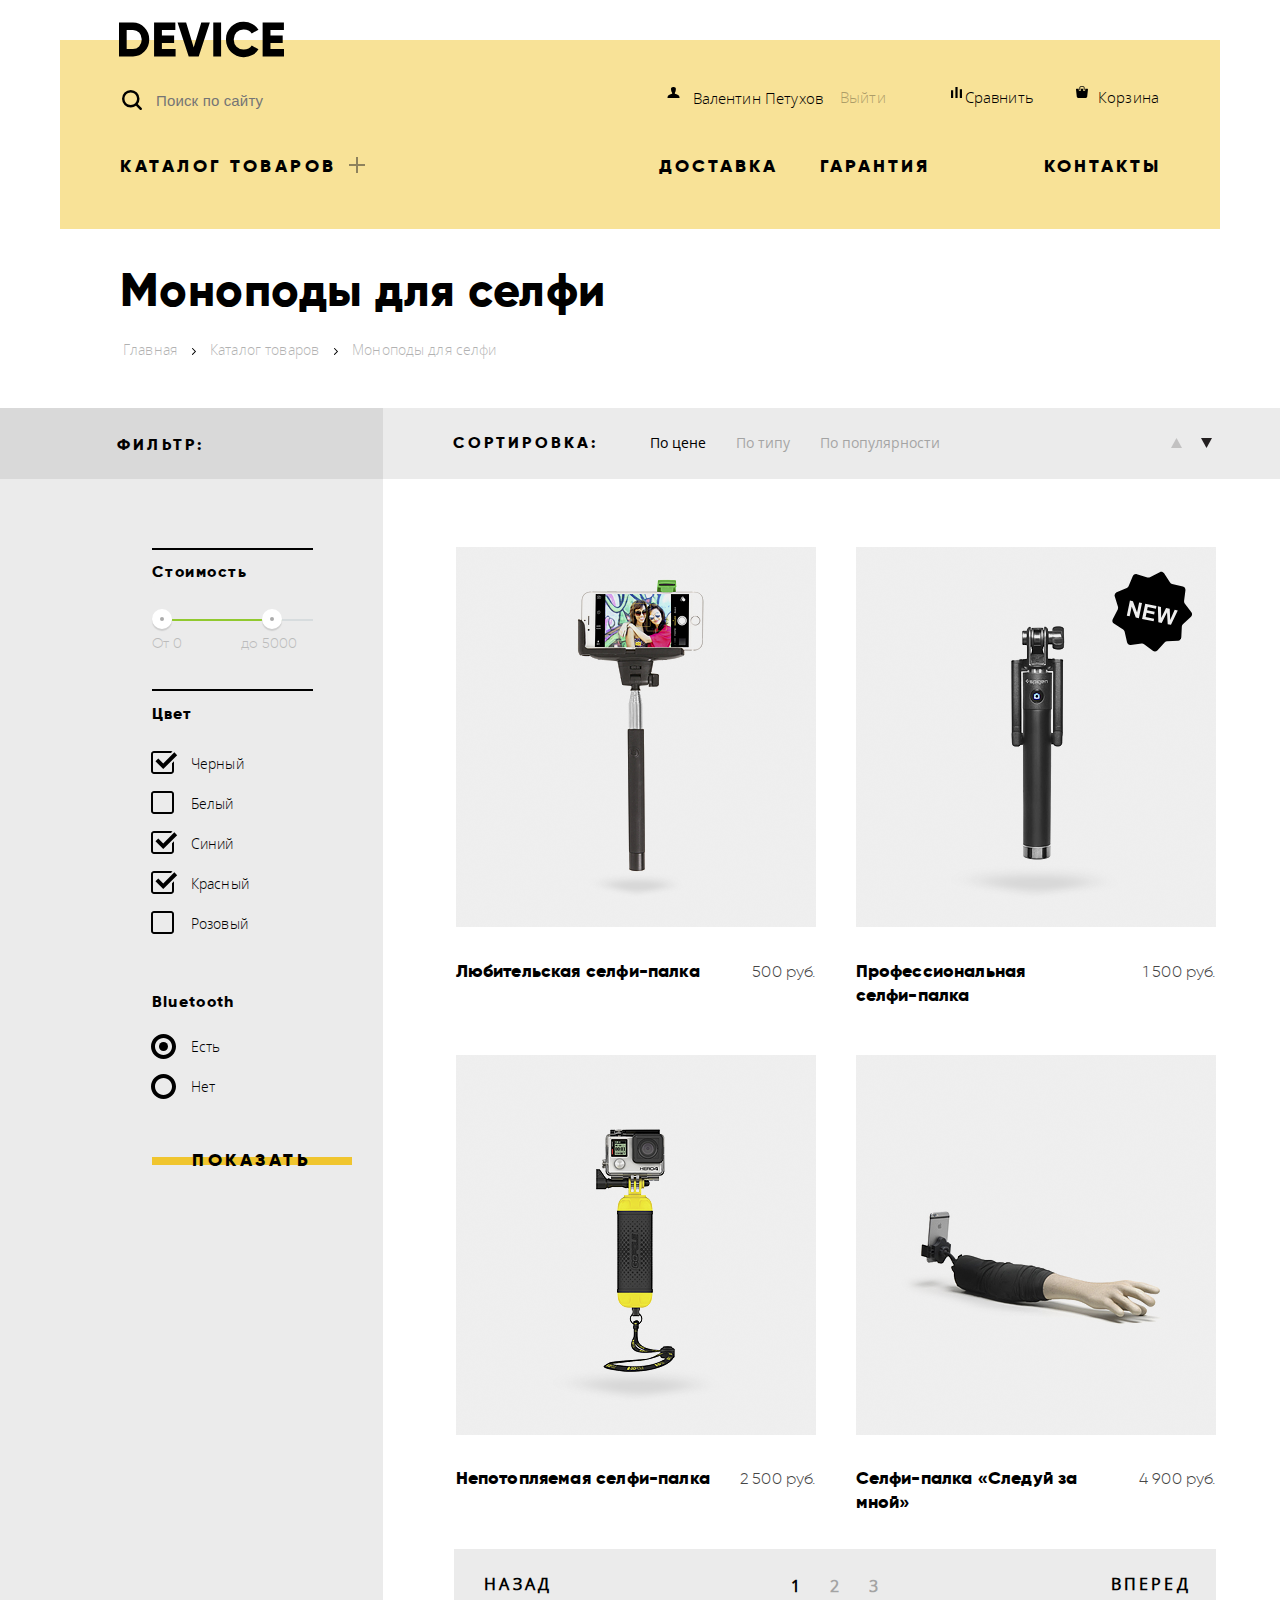
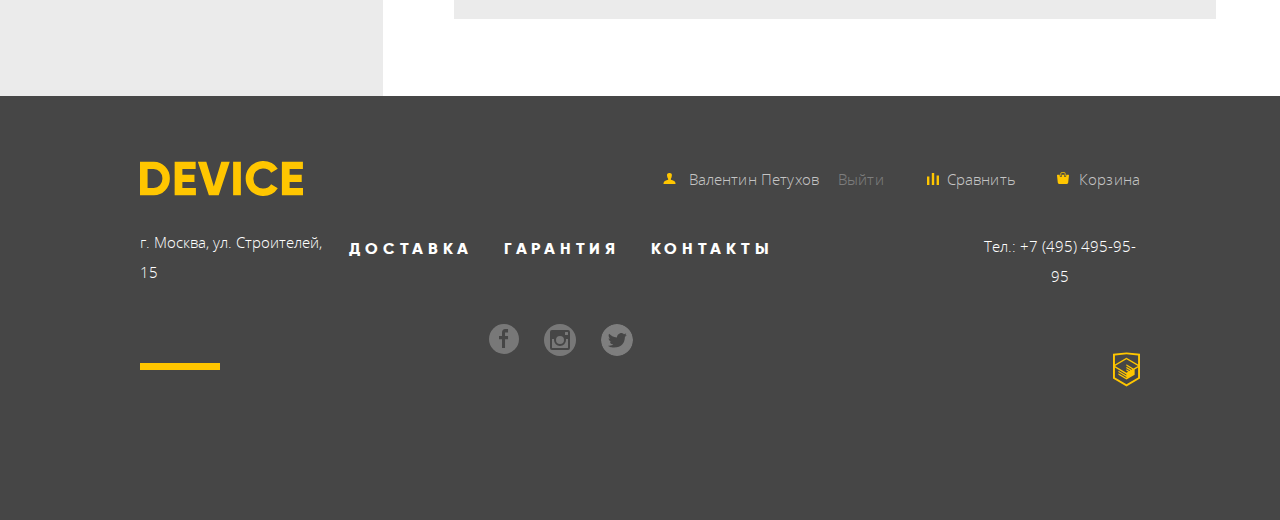
==== commit 3f29ca6a: "search field add" ====
--- a/catalog.html
+++ b/catalog.html
@@ -44,19 +44,20 @@
         <form class="search-form" method="GET" action="https://echo.htmlacademy.ru">
           <label for="search" aria-label="Поиск по сайту"></label>
           <input class="search" id="search" type="text" name="search" placeholder="Поиск по сайту">
-          <button class="search-button" type="submit"><span>Найти</span></button>
+          <button class="search-button" type="submit">Найти</button>
+          <span class="bottom-line"></span>
         </form>
       </div>
       <ul class="header-user-activity">
         <li class="login-list">
-          <a href="https://motr-online.com/"><span class="user-name">Валентин Петухов</span></a>
-          <button class="header-logoff" type="button">Выйти</button>
+          <a class="user-name-link" href="#"><span class="user-name">Валентин Петухов</span></a>
+          <a href="#" class="header-logoff">Выйти</a>
         </li>
         <li class="compare-list">
           <a class="compare" href="#">Сравнить</a>
         </li>
         <li class="cart-list">
-          <button class="cart" type="button">Корзина</button>
+          <a href="#" class="cart">Корзина</a>
         </li>
       </ul>
     </div>
@@ -68,19 +69,13 @@
     <h1 class="catalog-h1 font-gilroy">Моноподы для селфи</h1>
     <ul class="breadcrumbs">
       <li>
-        <a class="fonts-Open-Sans" href="index.html">Главная</a>
+        <a class="breadcrumbs-link" href="index.html">Главная</a>
       </li>
       <li>
-        <span>
-          <img class="nav-arrow" src="img/svg/nav-arrow.svg" alt="Стрелочка навигации">
-        </span>
-        <a href="catalog.html">Каталог товаров</a>
+        <a class="breadcrumbs-link" href="catalog.html">Каталог товаров</a>
       </li>
       <li>
-        <span>
-          <img class="nav-arrow" src="img/svg/nav-arrow.svg" alt="Стрелочка навигации">
-        </span>
-        <a class="current-page" href="#">Моноподы для селфи</a>
+        <span class="current-page">Моноподы для селфи</span>
       </li>
     </ul>
   </div>
@@ -147,30 +142,32 @@
             <label for="hasnt-bluetooth">Нет</label>
           </li>
         </ul>
-          <button class="button button-show font-gilroy" type="button"><span>Показать</span></button>
+          <button class="button button-show font-gilroy" type="submit"><span>Показать</span></button>
         </form>
       </div>
     </section>
     <div class="catalog-wrapper">
       <section class="catalog">
         <div class="sorting">
-          <div class="sorting-wrapper">
-            <h3>Сортировка:</h3>
-            <ul class="sorting-list">
-              <li class="current-sorting-button">
-                <button class="sorting-prise" type="button">По цене</button>
-              </li>
-              <li class="sorting-button">
-                <button class="sorting-type" type="button">По типу</button>
-              </li>
-              <li class="sorting-button">
-                <button class="sorting-popular" type="button">По популярности</button>
-              </li>
-            </ul>
-          </div>
-          <div class="updown-arrow-wrapper">
-            <button type="button" class="arrow-up"><img src="img/svg/icon-up-dir.svg" alt="Стрелка вверх" width="11" height="10"></button>
-            <button type="button" class="arrow-down"><img src="img/svg/icon-down-dir.svg" alt="Стрелка вниз" width="11" height="10"></button>
+          <div class="sorting-container">
+            <div class="sorting-wrapper">
+              <h3>Сортировка:</h3>
+              <ul class="sorting-list">
+                <li class="current-sorting-button">
+                  <button class="sorting-prise" type="button">По цене</button>
+                </li>
+                <li class="sorting-button">
+                  <button class="sorting-type" type="button">По типу</button>
+                </li>
+                <li class="sorting-button">
+                  <button class="sorting-popular" type="button">По популярности</button>
+                </li>
+              </ul>
+            </div>
+            <div class="updown-arrow-wrapper">
+              <a class="arrow-up-link" href="#"><span class="arrow-up" aria-label="Стрелка вверх"></span></a>
+              <a class="arrow-down-link" href="#"><span class="arrow-down"  aria-label="Стрелка вниз"></span></a>
+            </div>
           </div>
         </div>
         <div class="catalog-list-holder">
@@ -235,7 +232,7 @@
               <div class="title-price-wrapper">
                 <a class="catalog-item-link" href="#"><h2 class="catalog-item-title">Селфи-палка «Следуй за мной»</h2>
                 </a>
-                <p class="catalog-item-prise">4 900 руб.</p>
+                <p class="catalog-item-prise">4&nbsp;900&nbsp;руб.</p>
               </div>
             </li>
           </ul>
@@ -243,13 +240,13 @@
         <div class="pagination-wrapper">
           <section class="pagination">
             <h3 class="visually-hidden">Нумерация страниц каталога товаров</h3>
-            <button class="pagination-button-back" type="button">Назад</button>
+            <a href="#" class="pagination-button-back">Назад</a>
             <ul class="pagination-list">
               <li class="pagination-item-current">1</li>
               <li class="pagination-item"><a href="#">2</a></li>
               <li class="pagination-item"><a href="#">3</a></li>
             </ul>
-            <button class="pagination-button-forward" type="button">Вперед</button>
+            <a href="#" class="pagination-button-forward">Вперед</a>
           </section>
         </div>
       </section>
@@ -273,7 +270,7 @@
             <span class="footer-user-name">Валентин Петухов</span>
             <button class="logoff-footer" type="button">Выйти</button>
           </li>
-          <li class="compare-list compare-footer">
+          <li class="compare-list-footer compare-footer">
             <a class="compare-button" href="#">Сравнить</a>
           </li>
           <li class="cart-list indent-collapse">
--- a/css/index.css
+++ b/css/index.css
@@ -156,7 +156,7 @@
 .navigation {
   display: flex;
   flex-direction: column;
-  padding-top: 19px;
+  padding-top: 10px;
 }
 
 .navigation a:hover {
@@ -170,14 +170,14 @@
 .yellow-bar {
   display: block;
   width: 100%;
-  padding: 61px 0px;
+  padding: 58px 0;
   background-color: #f8e297;
 }
 
 .catalog-yellow-bar {
   display: block;
   width: 100%;
-  padding: 3px 0px;
+  padding: 3px 0;
   background-color: #f8e297;
 }
 
@@ -225,7 +225,7 @@
   justify-content: space-between;
   align-items: center;
   order: 1;
-  margin-top: 15px;
+  margin-top: 11px;
 }
 .navigation-catalog-list {
   padding-left: 0;
@@ -295,13 +295,16 @@
   position: absolute;
   left: -60px;
   width: 1160px;
-  padding-left: 50px;
+  padding-left: 56px;
+  padding-bottom: 25px;
   background-color: #f7e296;
   box-sizing: border-box;
 }
 
-.catalog-sub-menu ul{
+.catalog-sub-menu ul {
+  margin-top: 30px;
   padding-left: 0;
+  margin-right: 50px;
 }
 
 .catalog-sub-menu ul:first-child {
@@ -314,10 +317,7 @@
 }
 
 .catalog-sub-menu li {
-  padding-top: 10px;
-  padding-bottom: 10px;
-  padding-left: 10px;
-  padding-right: 25px;
+  padding: 3px;
 }
 
 .catalog-sub-menu a:hover {
@@ -398,7 +398,7 @@
   font-size: 182px;
   font-weight: 800;
   position: absolute;
-  top: -176px;
+  top: -171px;
   width: 166px;
   height: 131px;
   color: #ffffff;
@@ -417,7 +417,7 @@
 
 
 .index-catalog-img1 {
-  margin-top: -146px;
+  margin-top: -143px;
   margin-left: 90px;
 }
 
@@ -439,7 +439,7 @@
 .item-description-wrapper::before {
   content: '';
   position: absolute;
-  top: -110px;
+  top: -105px;
   left: 682px;
   width: 100px;
   height: 7px;
@@ -724,7 +724,7 @@
 .service-footer {
   display: flex;
   flex-direction: column;
-  margin-top: 28px;
+  margin-top: 22px;
 }
 
 .services-type {
@@ -787,7 +787,7 @@
 }
 
 .open-catalog {
-  vertical-align: bottom;
+  vertical-align: text-bottom;
   margin-left: 2px;
   opacity: 0.5;
   background-color: #f8e297;
@@ -814,22 +814,26 @@
 }
 
 .search {
+  -webkit-box-sizing: border-box;
+  box-sizing: border-box;
+  position: relative;
+  padding-left: 36px;
+  width: 315px;
+  height: 50px;
+  font-family: "Open Sans Light","Arial",sans-serif;
   font-size: 15px;
-  font-weight: 300;
-  display: inline-block;
-  padding: 5px;
-  margin-left: 35px;
-  opacity: 0.3;
-  background-color: #f8e297;
-  border: none;
+  letter-spacing: .15px;
+  color: rgba(0,0,0,0.3);
+  background-color: inherit;
+  border: 0;
+  outline: 1px solid transparent;
 }
 
 .search-form:before {
   content: '';
   display: block;
-  vertical-align: text-top;
-  position: absolute;
-  top: 5px;
+  position: absolute;
+  top: 15px;
   left: 2px;
   width: 20px;
   height: 20px;
@@ -848,14 +852,28 @@
 
 .search-button {
   visibility: hidden;
+  position: relative;
+  cursor: pointer;
+  -webkit-box-sizing: border-box;
+  box-sizing: border-box;
+  width: 85px;
+  height: 50px;
+  border: 2px solid black;
+  background-color: transparent;
+  font-family: "Open Sans Light","Arial",sans-serif;
   font-size: 15px;
-  font-weight: 300;
-  line-height: 2;
-  background: transparent;
-  border-bottom: none;
-  border-top: 2px solid black;
-  border-left: 2px solid black;
-  border-right: 2px solid black;
+  letter-spacing: .15px;
+  color: black;
+}
+
+.search:focus ~ .bottom-line {
+  position: absolute;
+  display: block;
+  left: 7px;
+  bottom: 2px;
+  width: 397px;
+  height: 2px;
+  background-color: #000;
 }
 
 .search:focus + .search-button {
@@ -890,10 +908,13 @@
 .user-name {
   font-size: 15px;
   font-weight: 300;
-  padding-top: 2px ;
   letter-spacing: 0.15px;
   margin-left: 15px;
-  margin-right: 10px;
+  margin-right: 4px;
+}
+
+.user-name-link {
+  padding: 10px 5px 5px 15px;
 }
 
 .login-list {
@@ -903,19 +924,21 @@
   box-sizing: border-box;
 }
 
+.compare-list {
+  position: relative;
+}
+
 .index-footer-login {
   position: relative;
-}
-.index-footer-login .footer-login-button:before{
-  left: 21px;
+  margin-right: 53px;
 }
 
 .user-name:before {
   content: '';
   position: absolute;
   display: block;
-  left: -11px;
-  top: 3px;
+  left: 3px;
+  top: 6px;
   width: 15px;
   height: 15px;
   background-image: url("../img/svg/user.svg");
@@ -923,39 +946,38 @@
   background-repeat: no-repeat;
 }
 
-.compare-list {
-  position: relative;
-  margin-left: auto;
+.compare-list-footer {
+  position: relative;
+  margin-right: 41px;
 }
 
 .cart-list {
   position: relative;
-  margin: auto;
-  padding-left: 14px;
-}
-
-.modal-login{
+}
+
+.modal-login {
   font-size: 15px;
   font-weight: 300;
   letter-spacing: 0.35px;
   vertical-align: middle;
-  padding-left: 10px;
+  padding: 10px 5px 5px 5px;
   background-color: #f8e297;
   background-size: cover;
   border: none;
 }
 
 .login-button {
-  padding-left: 30px;
-  margin-right: 175px;
-}
+   padding-left: 30px;
+   margin-right: 175px;
+}
+
 
 .login-button:before {
   content: '';
   position: absolute;
   display: block;
   left: 4px;
-  top: 3px;
+  top: 6px;
   width: 15px;
   height: 15px;
   background-image: url("../img/svg/user.svg");
@@ -969,6 +991,7 @@
   letter-spacing: 0.15px;
   margin-right: 23px;
   margin-left: 3px;
+  padding: 10px 5px 5px 5px;
   opacity: 0.3;
   background-color: #f8e297;
   border: none;
@@ -983,10 +1006,8 @@
   font-weight: 300;
   letter-spacing: 0.15px;
   display: block;
-  margin: auto;
-  margin-right: 37px;
-  padding: 1px 6px;
-  padding-left: 30px;
+  margin-right: 29px;
+  padding: 10px 5px 5px 25px;
   background-color: #f8e297;
   border: none;
 }
@@ -995,8 +1016,8 @@
   content: '';
   display: block;
   position: absolute;
-  left: 10px;
-  top: 5px;
+  left: 11px;
+  top: 8px;
   width: 11px;
   height: 11px;
   background-image: url("../img/svg/compare.svg");
@@ -1009,8 +1030,8 @@
   font-weight: 300;
   letter-spacing: 0.15px;
   display: inline-block;
+  padding: 10px 0 5px 30px;
   vertical-align: middle;
-  padding-right: 0;
   background-color: #f8e297;
   border: none;
 }
@@ -1019,8 +1040,8 @@
   content: '';
   display: block;
   position: absolute;
-  left: -1px;
-  top: 4px;
+  left: 8px;
+  top: 7px;
   width: 12px;
   height: 12px;
   background-image: url("../img/svg/cart.svg");
@@ -1218,6 +1239,7 @@
   display: flex;
   justify-content: flex-end;
   color: rgba(255, 255, 255, 0.7);
+  box-sizing: border-box;
 }
 
 .footer-user-activity .user-activity-list {
@@ -1244,10 +1266,15 @@
   font-weight: 300;
   line-height: 2.4;
   letter-spacing: 0.15px;
-  padding-left: 30px;
   border: none;
   background-color: transparent;
   cursor: pointer;
+  padding: 5px;
+  vertical-align: sub;
+}
+
+.footer-user-activity .cart-button {
+  padding-right: 0;
 }
 
 .footer-user-activity .logoff-footer {
@@ -1284,8 +1311,8 @@
   content: '';
   display: block;
   position: absolute;
-  left: 9px;
-  top: 12px;
+  left: -15px;
+  top: 17px;
   width: 12px;
   height: 12px;
   background-image: url("../img/svg/compare-yellow.svg");
@@ -1296,8 +1323,8 @@
   content: '';
   display: block;
   position: absolute;
-  left: 22px;
-  top: 12px;
+  left: -17px;
+  top: 16px;
   width: 12px;
   height: 12px;
   background-image: url("../img/svg/cart-yellow.svg");
@@ -1313,7 +1340,7 @@
   color: white;
   opacity: 0.3;
   border: none;
-
+  margin-right: 27px;
 }
 
 .footer-user-name{
@@ -1329,8 +1356,8 @@
   content: '';
   display: block;
   position: absolute;
-  top:12px;
-  left: -13px;
+  top: 15px;
+  left: 3px;
   width: 15px;
   height: 15px;
   background-image: url("../img/svg/user-yellow.svg");
@@ -1342,8 +1369,8 @@
   content: '';
   display: block;
   position: absolute;
-  left: 5px;
-  top: 12px;
+  left: -21px;
+  top: 15px;
   width: 15px;
   height: 15px;
   background-image: url("../img/svg/user-yellow.svg");
@@ -1353,6 +1380,11 @@
 
 .logoff-footer:hover {
   opacity: 0.7;
+}
+
+.footer-user-name {
+  padding: 5px 5px 5px 15px;
+  margin-right: 5px;
 }
 
 .footer-login-button,
@@ -1425,7 +1457,7 @@
   font-size: 15px;
   line-height: 2;
   text-align: right;
-  margin-top: 12px;
+  margin-top: 8px;
 }
 
 .footer-contacts a {
@@ -1729,26 +1761,51 @@
   letter-spacing: 1px;
 }
 
-.arrow-up {
+.arrow-down-link {
   width: 11px;
   height: 10px;
   object-fit: contain;
+  padding: 5px 5px 5px 3px;
+  margin: 4px;
   background-color: #ebebeb;
   border: none;
 }
 
-.arrow-up:hover,
-.arrow-down:hover {
-  opacity: 0.6;
-}
-
-.arrow-down {
+.arrow-up-link {
   width: 11px;
   height: 10px;
   object-fit: contain;
+  padding: 5px 3px 5px 5px;
+  margin: 4px;
   opacity: 0.2;
   background-color: #ebebeb;
   border: none;
+}
+
+.arrow-up {
+  display: block;
+  width: 11px;
+  height: 10px;
+  background-image: url("../img/svg/icon-up-dir.svg");
+  background-repeat: no-repeat;
+}
+
+.arrow-down {
+  display: block;
+  width: 11px;
+  height: 10px;
+  background-image: url("../img/svg/icon-down-dir.svg");
+  background-repeat: no-repeat;
+}
+
+.arrow-up-link:hover,
+.arrow-down-link:hover {
+  opacity: 0.6
+}
+
+.arrow-up-link:active,
+.arrow-down-link:active{
+  opacity: 0.6
 }
 
 .pagination-item {
@@ -1799,9 +1856,35 @@
 .breadcrumbs {
   display: flex;
   align-items: center;
+  position: relative;
+}
+
+.breadcrumbs li {
+  padding: 0 30px 0 3px;
 }
 
 .breadcrumbs a {
+  font-size: 14px;
+  font-weight: 300;
+  line-height: 1.71;
+  letter-spacing: 0.14px;
+  width: 142px;
+  height: 14px;
+  opacity: 0.3;
+}
+
+.breadcrumbs li:not(:last-child)::after {
+  content: '';
+  position: absolute;
+  bottom: 2px;
+  width: 12px;
+  height: 12px;
+  background-image: url(../img/svg/nav-arrow.svg);
+  background-repeat: no-repeat;
+  margin-left: 15px;
+}
+
+.current-page {
   font-size: 14px;
   font-weight: 300;
   line-height: 1.71;
@@ -1891,6 +1974,7 @@
 .filters-h3 {
   letter-spacing: 1.3px;
   margin-bottom: 3px;
+  margin-top: 0;
 }
 
 .filter-bluetooth-item label {
@@ -1913,8 +1997,8 @@
 }
 
 .button-show {
-  max-width: 200px;
-  margin-top: 15px;
+  width: 200px;
+  margin-top: 17px;
 }
 
 .button-show::before,
@@ -2037,13 +2121,18 @@
 .sorting {
   display: flex;
   justify-content: space-between;
-  min-width: 833px;
-  padding-left: 76px;
-  padding-right: 141px;
   padding-top: 10px;
   padding-bottom: 11px;
   background-color: #ebebeb;
   box-sizing: border-box;
+}
+
+.sorting-container {
+  display: flex;
+  justify-content: space-between;
+  width: 833px;
+  box-sizing: border-box;
+  padding-left: 70px;
 }
 
 .sorting-wrapper {
@@ -2256,24 +2345,34 @@
   margin: 0 0 77px;
 }
 
-.pagination button {
-  display: block;
+.pagination-button-back,
+.pagination-button-forward {
   font-size: 16px;
   font-weight: 800;
   line-height: 1.5;
   letter-spacing: 3.2px;
+  text-align: center;
   text-transform: uppercase;
+  display: inline-block;
   width: 17%;
   padding: 23px 18px;
-}
-
-.pagination button:hover {
-  background-color: #d9d9d9;;
+  border: none;
+  box-sizing: border-box;
+}
+
+.pagination-button-back:hover,
+.pagination-button-forward:hover {
+  background-color: #d9d9d9;
+}
+
+.pagination-button-back:active,
+.pagination-button-forward:active {
+  color: rgba(0, 0, 0, 0.3);
+  background-color: #d9d9d9;
 }
 
 .pagination button:active {
-  opacity: 0.3;
-  background-color: #d9d9d9;;
+
 }
 
 .pagination-list {
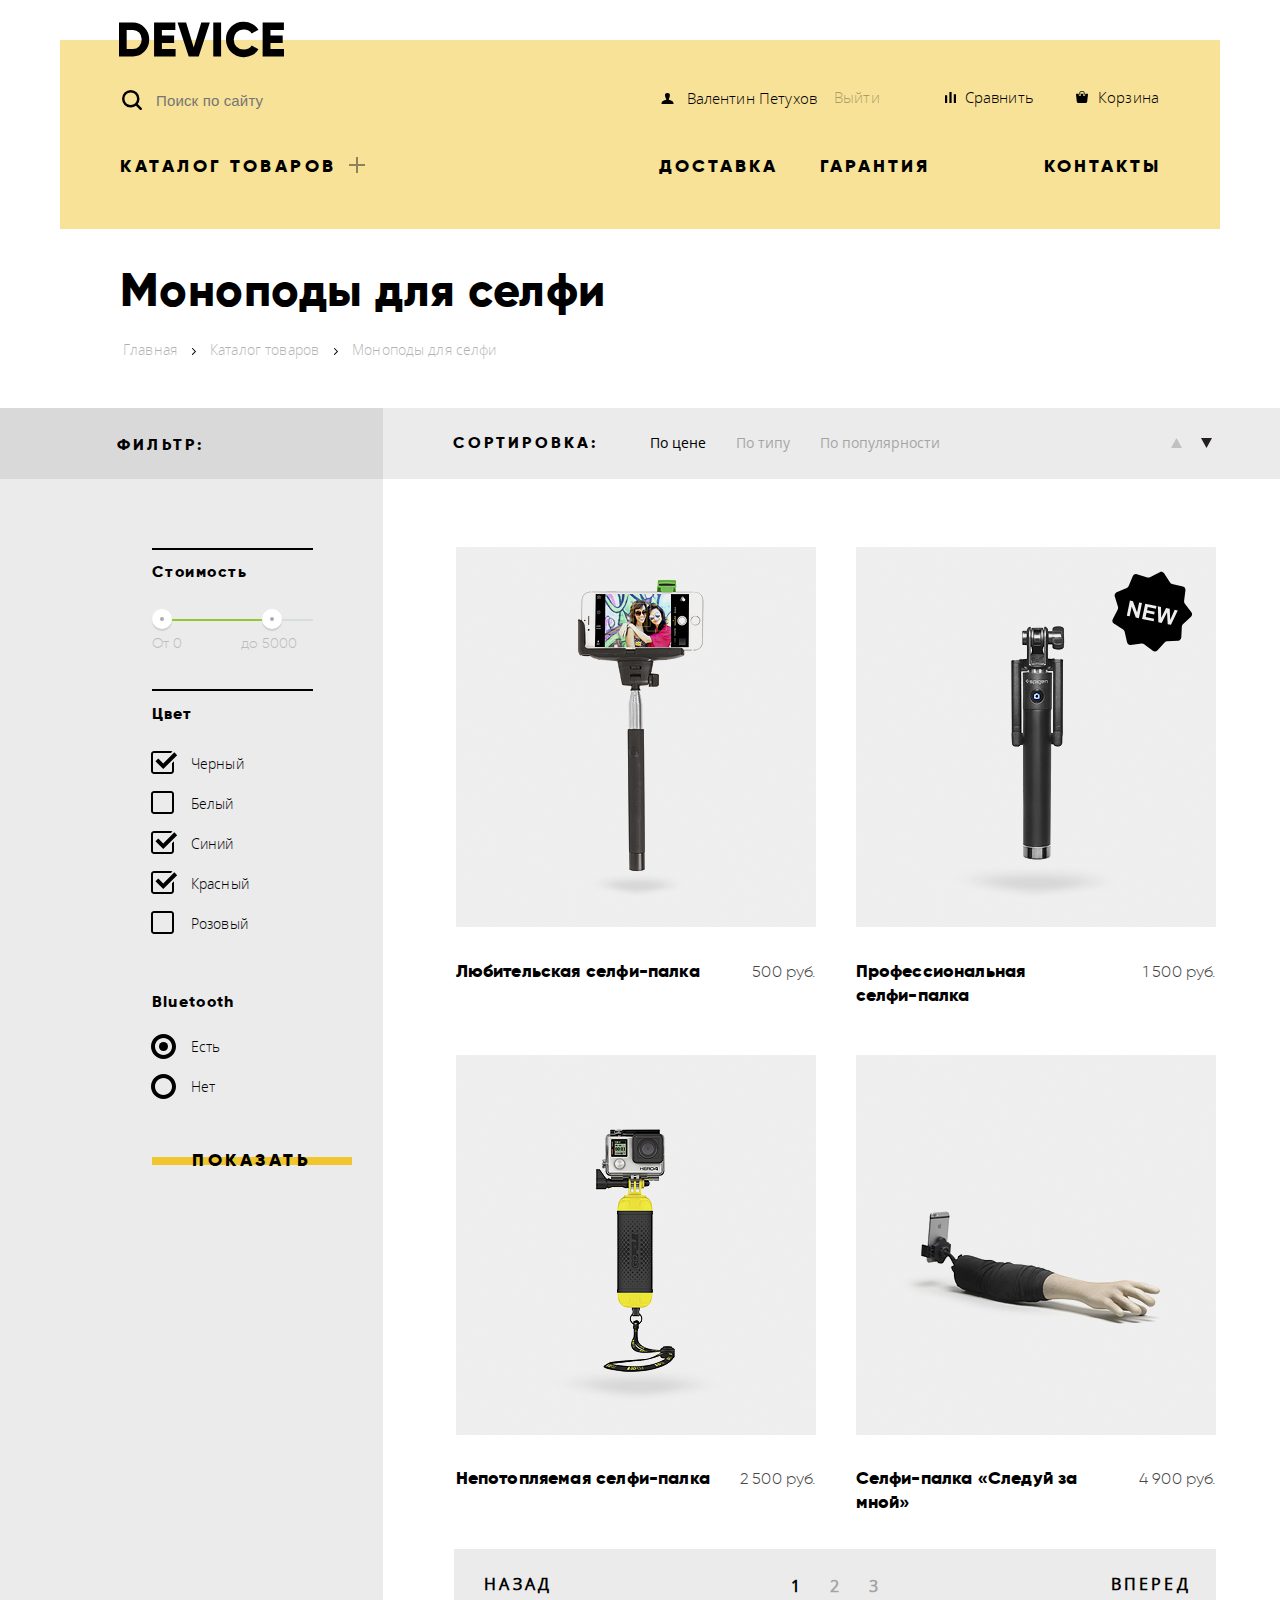
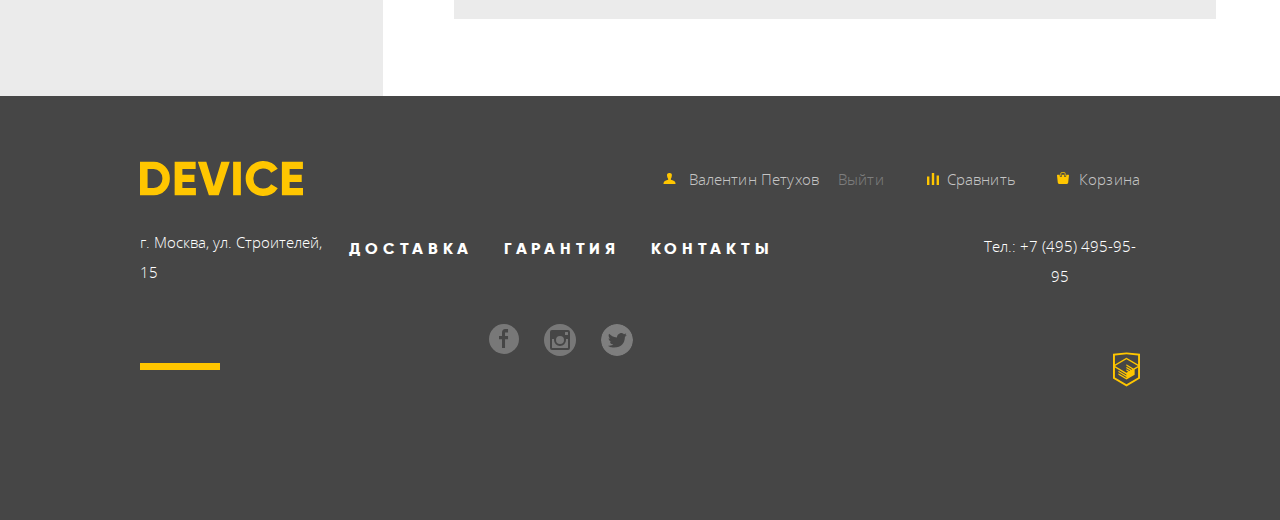
==== commit 7a78a602: "aria label in input fixed" ====
--- a/catalog.html
+++ b/catalog.html
@@ -165,8 +165,8 @@
               </ul>
             </div>
             <div class="updown-arrow-wrapper">
-              <a class="arrow-up-link" href="#"><span class="arrow-up" aria-label="Стрелка вверх"></span></a>
-              <a class="arrow-down-link" href="#"><span class="arrow-down"  aria-label="Стрелка вниз"></span></a>
+              <a class="arrow-up-link" href="#" aria-label="Стрелка вверх"><span class="arrow-up"></span></a>
+              <a class="arrow-down-link" href="#" aria-label="Стрелка вниз"><span class="arrow-down"></span></a>
             </div>
           </div>
         </div>
--- a/css/index.css
+++ b/css/index.css
@@ -110,7 +110,7 @@
 .carousel {
   position: absolute;
   left: 1087px;
-  bottom: 162px;
+  top: 178px;
 }
 
 .slider-radio {
@@ -474,7 +474,7 @@
   line-height: 1.19;
   letter-spacing: 0.75px;
   position: relative;
-  margin-top: -81px;
+  margin-top: -76px;
   z-index: 1;
 }
 
@@ -938,7 +938,7 @@
   position: absolute;
   display: block;
   left: 3px;
-  top: 6px;
+  top: 12px;
   width: 15px;
   height: 15px;
   background-image: url("../img/svg/user.svg");
@@ -968,16 +968,15 @@
 
 .login-button {
    padding-left: 30px;
-   margin-right: 175px;
-}
-
+   margin-right: 179px;
+}
 
 .login-button:before {
   content: '';
   position: absolute;
   display: block;
-  left: 4px;
-  top: 6px;
+  left: 3px;
+  top: 11px;
   width: 15px;
   height: 15px;
   background-image: url("../img/svg/user.svg");
@@ -989,7 +988,7 @@
   font-size: 15px;
   font-weight: 300;
   letter-spacing: 0.15px;
-  margin-right: 23px;
+  margin-right: 29px;
   margin-left: 3px;
   padding: 10px 5px 5px 5px;
   opacity: 0.3;
@@ -1016,8 +1015,8 @@
   content: '';
   display: block;
   position: absolute;
-  left: 11px;
-  top: 8px;
+  left: 5px;
+  top: 13px;
   width: 11px;
   height: 11px;
   background-image: url("../img/svg/compare.svg");
@@ -1041,7 +1040,7 @@
   display: block;
   position: absolute;
   left: 8px;
-  top: 7px;
+  top: 12px;
   width: 12px;
   height: 12px;
   background-image: url("../img/svg/cart.svg");
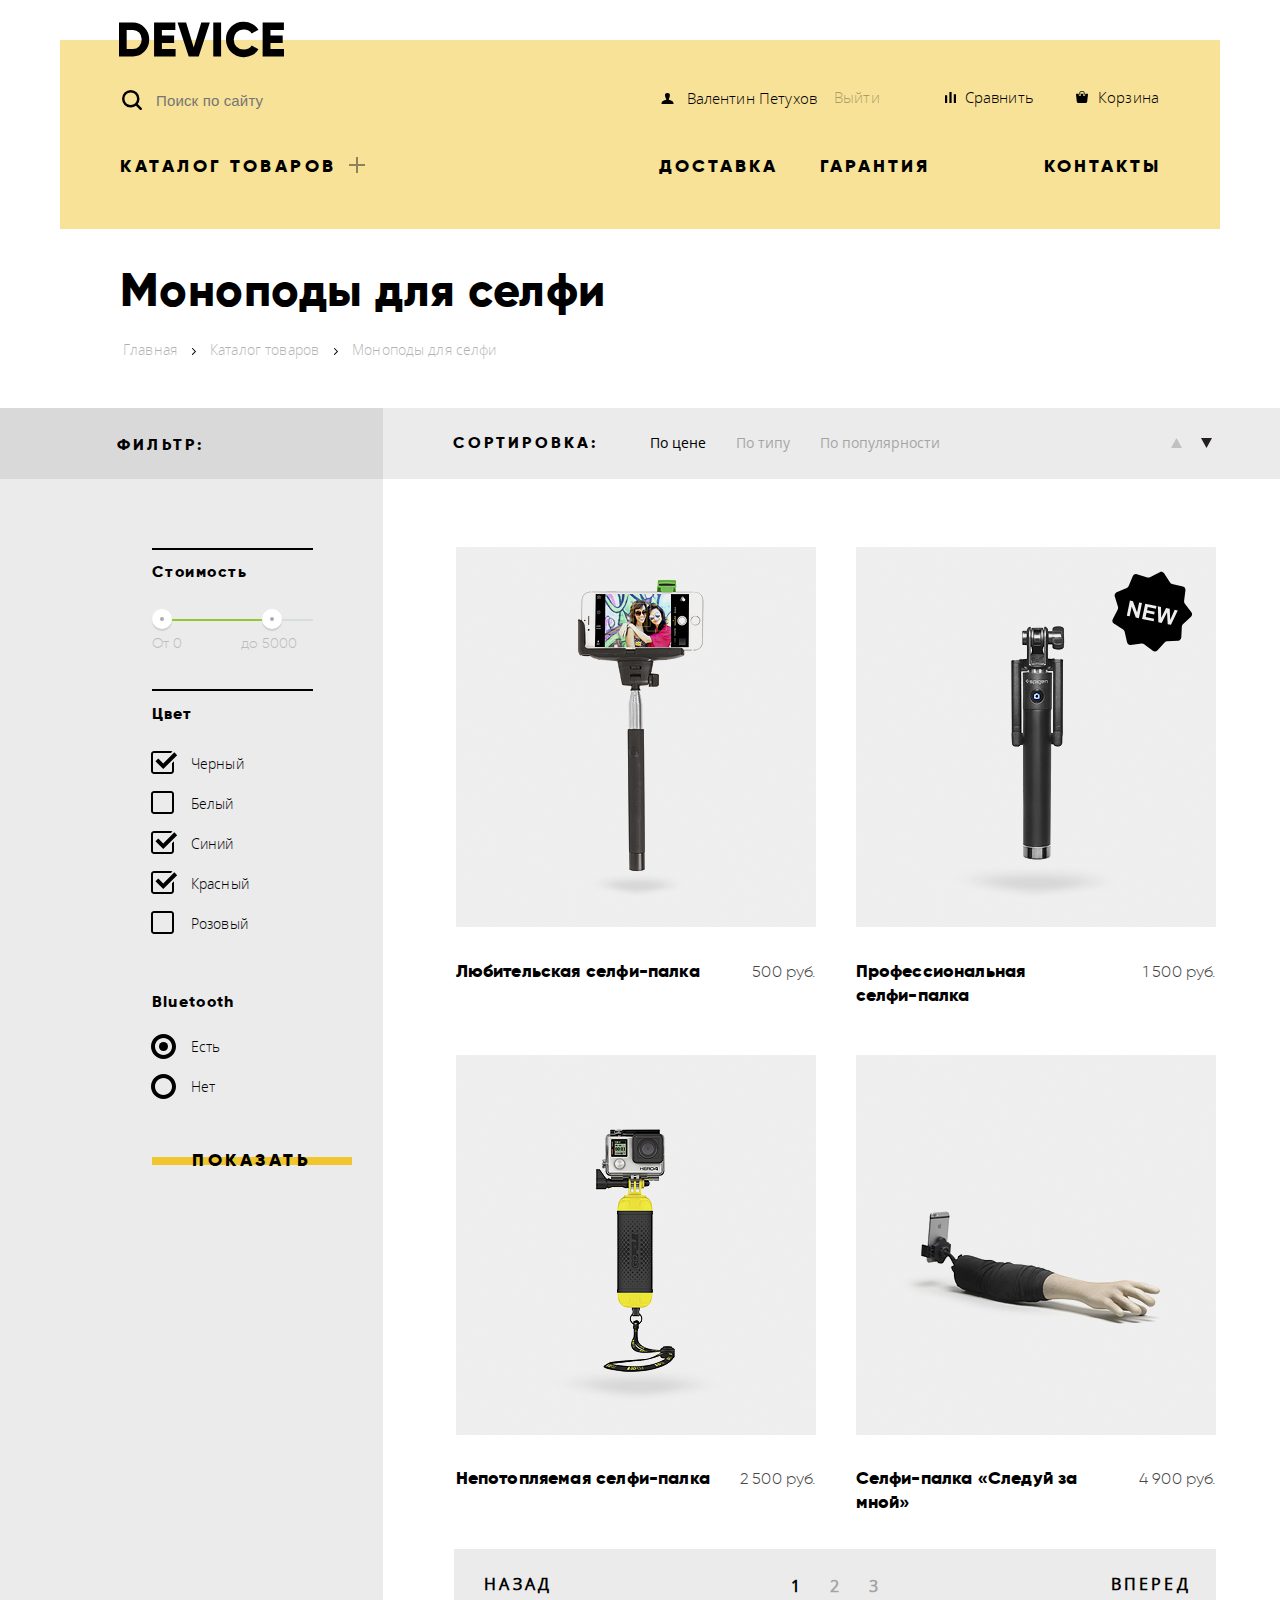
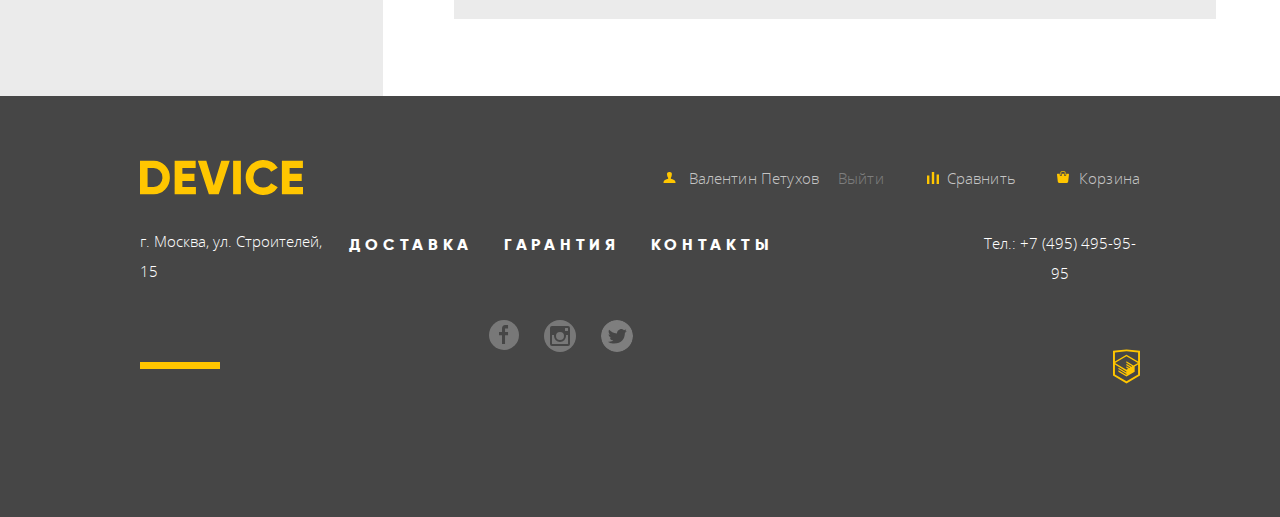
==== commit 988042fc: "final 2" ====
--- a/catalog.html
+++ b/catalog.html
@@ -3,7 +3,7 @@
 <head>
   <meta charset="UTF-8">
   <title>Title</title>
-  <link rel="stylesheet" href="css/index.css">
+  <link rel="stylesheet" href="css/styles.css">
   <link rel="stylesheet" href="css/normalize.css">
 </head>
 <body>
@@ -98,50 +98,49 @@
               <div class="toggle toggle-max"></div>
             </div>
             <div class="prise-value-wrapper font-gilroy">
-            <span>От 0</span>
-            <span>до 5000</span>
+              <span>От 0</span>
+              <span>до 5000</span>
             </div>
           </div>
         </form>
-        <div class="cost-wrapper font-gilroy">
-        </div>
+        <div class="cost-wrapper font-gilroy"></div>
         <div class="divider"></div>
         <h3 class="colour-h3">Цвет</h3>
         <form method="GET" action="https://echo.htmlacademy.ru">
-        <ul class="filter-color">
-          <li class="color-filter-item">
-            <input id="color-black" type="checkbox" value="Черный" checked>
-            <label for="color-black">Черный</label>
-          </li>
-          <li class="color-filter-item">
-            <input id="color-white" type="checkbox" value="Белый">
-            <label for="color-white">Белый</label>
-          </li>
-          <li class="color-filter-item">
-            <input id="color-blue" type="checkbox" value="Синий" checked>
-            <label for="color-blue">Синий</label>
-          </li>
-          <li class="color-filter-item">
-            <input id="color-red" type="checkbox" value="Красный" checked>
-            <label for="color-red">Красный</label>
-          </li>
-          <li class="color-filter-item">
-            <input id="color-pink" type="checkbox" value="Розовый">
-            <label for="color-pink">Розовый</label>
-          </li>
-        </ul>
-        <div class="divider"></div>
-        <h3 class="filters-h3 font-gilroy">Bluetooth</h3>
-        <ul class="filter-bluetooth">
-          <li class="filter-bluetooth-item">
-            <input id="has-bluetooth" name="bluetooth" type="radio" value="Есть блютус" checked>
-            <label for="has-bluetooth">Есть</label>
-          </li>
-          <li class="filter-bluetooth-item">
-            <input id="hasnt-bluetooth" name="bluetooth" type="radio" value="Нет блютуса">
-            <label for="hasnt-bluetooth">Нет</label>
-          </li>
-        </ul>
+          <ul class="filter-color">
+            <li class="color-filter-item">
+              <input id="color-black" type="checkbox" value="Черный" checked>
+              <label for="color-black">Черный</label>
+            </li>
+            <li class="color-filter-item">
+              <input id="color-white" type="checkbox" value="Белый">
+              <label for="color-white">Белый</label>
+            </li>
+            <li class="color-filter-item">
+              <input id="color-blue" type="checkbox" value="Синий" checked>
+              <label for="color-blue">Синий</label>
+            </li>
+            <li class="color-filter-item">
+              <input id="color-red" type="checkbox" value="Красный" checked>
+              <label for="color-red">Красный</label>
+            </li>
+            <li class="color-filter-item">
+              <input id="color-pink" type="checkbox" value="Розовый">
+              <label for="color-pink">Розовый</label>
+            </li>
+          </ul>
+          <div class="divider"></div>
+          <h3 class="filters-h3 font-gilroy">Bluetooth</h3>
+          <ul class="filter-bluetooth">
+            <li class="filter-bluetooth-item">
+              <input id="has-bluetooth" name="bluetooth" type="radio" value="Есть блютус" checked>
+              <label for="has-bluetooth">Есть</label>
+            </li>
+            <li class="filter-bluetooth-item">
+              <input id="hasnt-bluetooth" name="bluetooth" type="radio" value="Нет блютуса">
+              <label for="hasnt-bluetooth">Нет</label>
+            </li>
+          </ul>
           <button class="button button-show font-gilroy" type="submit"><span>Показать</span></button>
         </form>
       </div>
@@ -240,13 +239,15 @@
         <div class="pagination-wrapper">
           <section class="pagination">
             <h3 class="visually-hidden">Нумерация страниц каталога товаров</h3>
-            <a href="#" class="pagination-button-back">Назад</a>
-            <ul class="pagination-list">
-              <li class="pagination-item-current">1</li>
-              <li class="pagination-item"><a href="#">2</a></li>
-              <li class="pagination-item"><a href="#">3</a></li>
-            </ul>
-            <a href="#" class="pagination-button-forward">Вперед</a>
+            <div class="pagination-inner">
+              <a href="#" class="pagination-button-back">Назад</a>
+              <ul class="pagination-list">
+                <li class="pagination-item-current">1</li>
+                <li class="pagination-item"><a href="#">2</a></li>
+                <li class="pagination-item"><a href="#">3</a></li>
+              </ul>
+              <a href="#" class="pagination-button-forward">Вперед</a>
+            </div>
           </section>
         </div>
       </section>
--- a/css/styles.css
+++ b/css/styles.css
@@ -0,0 +1,2480 @@
+
+@font-face {
+  font-family: 'Open Sans';
+  src: url('../fonts/web/opensans.woff2') format('woff2'), url('../fonts/web/opensans.woff') format('woff');
+  font-weight: normal;
+  font-style: normal;
+}
+
+@font-face {
+  font-family: 'Open Sans';
+  src: url('../fonts/web/opensanslight.woff2') format('woff2'), url('../fonts/web/opensanslight.woff') format('woff');
+  font-weight: 300;
+  font-style: normal;
+}
+
+@font-face {
+  font-family: 'Gilroy';
+  src: url('../fonts/web/gilroyextrabold.woff2') format('woff2'), url('../fonts/web/gilroyextrabold.woff') format('woff');
+  font-weight: 800;
+  font-style: normal;
+}
+
+@font-face {
+  font-family: 'Gilroy';
+  src: url('../fonts/web/gilroylight.woff2') format('woff2'), url('../fonts/web/gilroylight.woff') format('woff');
+  font-weight: 300;
+  font-style: normal;
+}
+
+body {
+  font-family: 'Open Sans', 'Arial', sans-serif;
+  padding-top: 40px;
+}
+
+li {
+  list-style-type: none;
+}
+
+a {
+  text-decoration:none;
+  color: #000000;
+}
+
+.wrapper {
+  max-width: 1440px;
+  margin: 0 auto;
+}
+
+.font-gilroy {
+  font-family: 'Gilroy', 'Arial', sans-serif;
+}
+
+.button {
+  font-family: 'Gilroy', sans-serif;
+  text-transform: uppercase;
+  text-align: center;
+  vertical-align: middle;
+  background-color: #f0c52e;
+  line-height: 1.33;
+  letter-spacing: 3.5px;
+  font-size: 18px;
+  font-weight: 800;
+  display: inline-block;
+  position: relative;
+  padding: 9px 14px;
+  border: none;
+  z-index: 1;
+}
+
+.button:active span {
+  opacity: 0.3;
+}
+
+.button:hover::before {
+  height: 0;
+}
+
+.button:hover::after {
+  height: 0;
+}
+
+.button span {
+  position: relative;
+  z-index: 1;
+}
+
+.button::before,
+.button::after {
+  content: '';
+  position: absolute;
+  left: 0;
+  height: 17px;
+  width: 100%;
+  z-index: 0;
+  background-color: white;
+  transition: height 0.25s ease-in-out;
+}
+
+.button::before {
+  top: 0;
+}
+
+.button::after {
+  bottom: 0;
+}
+
+.carousel {
+  position: absolute;
+  left: 1087px;
+  top: 186px;
+}
+
+.slider-radio {
+  display: none;
+}
+
+.slider-radio-1:checked+.slider-label-1,
+.slider-radio-2:checked+.slider-label-2,
+.slider-radio-3:checked+.slider-label-3 {
+  position: absolute;
+  width: 12px;
+  background: url(../img/svg/slider-button.svg) 50% 50% no-repeat;
+  height: 12px;
+  background-size: 12px 12px;
+}
+
+[type="checkbox"], [type="radio"] {
+  padding: 0;
+  box-sizing: border-box;
+}
+
+.slider-label {
+  position: absolute;
+  width: 12px;
+  height: 12px;
+  background: url(../img/svg/slider-button-empty.svg) 50% 50% no-repeat;
+  background-size: 12px 12px;
+  cursor: pointer;
+}
+
+.slider-label-1 {
+  left: -5px;
+}
+
+.slider-label-2 {
+  left:27px;
+}
+
+.slider-label-3 {
+  left: 60px;
+}
+
+.navigation {
+  display: flex;
+  flex-direction: column;
+  padding-top: 10px;
+}
+
+.navigation a:hover {
+  opacity: 0.6;
+}
+
+.navigation a:active {
+  opacity: 0.3;
+}
+
+.yellow-bar {
+  display: block;
+  width: 100%;
+  padding: 58px 0;
+  background-color: #f8e297;
+}
+
+.catalog-yellow-bar {
+  display: block;
+  width: 100%;
+  padding: 3px 0;
+  background-color: #f8e297;
+}
+
+.navigation button {
+  cursor: pointer;
+}
+
+.main-header-logo {
+  margin-top: -23px;
+  margin-left: -1px;
+}
+
+.main-header-logo:hover {
+  opacity: 0.6;
+}
+
+.main-header-logo:active {
+  opacity: 0.3;
+}
+
+.navigation-list {
+  display: flex;
+  justify-content: flex-start;
+  flex-direction: row;
+  order: 1;
+  width: 500px;
+}
+
+.plus {
+  display: inline-block;
+  vertical-align: initial;
+  width: 16px;
+  height: 16px;
+  margin: auto;
+  background-repeat: no-repeat;
+  background-image: url("../img/svg/plus.svg");
+  background-size: cover;
+}
+
+.main-navigation-wrapper {
+  display: flex;
+  justify-content: space-between;
+  align-items: center;
+  order: 1;
+  margin-top: 11px;
+}
+.navigation-catalog-list {
+  padding-left: 0;
+}
+
+.navigation-list a {
+  font-size: 18px;
+  font-weight: 800;
+  letter-spacing: 3px;
+  display: inline-block;
+  vertical-align: middle;
+  padding: 10px 0;
+}
+
+.navigation-delivery{
+  vertical-align: middle;
+  margin-right: 42px;
+}
+
+.navigation-warranty {
+  vertical-align: middle;
+  margin-right: 114px;
+}
+
+.navigation-contacts {
+  vertical-align: middle;
+  padding-left: 111px;
+  padding-right: 0;
+  margin-right: 0;
+}
+
+.white-header-line {
+  width: 116px;
+  height: 7px;
+  margin-left: auto;
+  margin-right: 265px;
+  margin-top: 105px;
+  background-color: white;
+}
+
+.header-decorative-item {
+  font-size: 215px;
+  font-weight: 800;
+  letter-spacing: 2.5px;
+  width: 166px;
+  height: 131px;
+  margin-bottom: -20px;
+  padding-top: 25px;
+  margin-right: 40px;
+  color: #ffffff;
+}
+
+.navigation-catalog-list {
+  position: relative;
+  padding-left: 0;
+}
+
+.catalog-sub-menu {
+  font-size: 15px;
+  font-weight: 300;
+  line-height: 2.4;
+  letter-spacing: 0.15px;
+  display: none;
+  flex-direction: row;
+  flex-wrap: wrap;
+  align-content: flex-start;
+  position: absolute;
+  left: -60px;
+  width: 1160px;
+  padding-left: 56px;
+  padding-bottom: 25px;
+  background-color: #f7e296;
+  box-sizing: border-box;
+}
+
+.catalog-sub-menu ul {
+  margin-top: 30px;
+  padding-left: 0;
+  margin-right: 50px;
+}
+
+.catalog-sub-menu ul:first-child {
+  padding-left: 0;
+}
+
+.navigation-catalog-list:hover .catalog-sub-menu {
+  display: flex;
+  z-index: 3;
+}
+
+.catalog-sub-menu li {
+  padding: 3px;
+}
+
+.catalog-sub-menu a:hover {
+  opacity: 0.6;
+}
+
+.catalog-sub-menu a:active {
+  opacity: 0.3;
+}
+
+.header-user-activity {
+  display: flex;
+  flex-wrap: wrap;
+  padding-left: 0;
+  margin-top: 4px;
+}
+
+.user-name-wrapper {
+  display: flex;
+  justify-content: center;
+  margin: auto;
+}
+
+.page-main {
+  display: flex;
+  flex-direction: column;
+  position: relative;
+  margin-top: 32px;
+}
+
+.slider-wrapper {
+  width: 1160px;
+}
+
+.page-main .wrapper {
+  position: relative;
+  max-width: 1200px;
+  padding: 0 82px;
+}
+
+.wrapper .catalog-item1,
+.wrapper .catalog-item2,
+.wrapper .catalog-item3{
+  display: flex;
+  flex-direction: row;
+  justify-content: space-between;
+}
+
+.catalog-item1,
+.catalog-item2,
+.catalog-item3 {
+  display: flex;
+  flex-direction: row;
+  flex-shrink: 0;
+  width: 1160px;
+  box-sizing: border-box;
+}
+
+.img-holder {
+  width: 384px;
+  box-sizing: border-box;
+}
+
+.catalog-item1::after {
+  content: '01';
+  right: 148px;
+}
+
+.catalog-item2::after {
+  content: '02';
+  right: 178px;
+}
+
+.catalog-item3::after {
+  content: '03';
+  right: 179px;
+}
+.catalog-item1::after,
+.catalog-item2::after,
+.catalog-item3::after {
+  font-family: 'Gilroy', sans-serif;
+  font-size: 182px;
+  font-weight: 800;
+  position: absolute;
+  top: -171px;
+  width: 166px;
+  height: 131px;
+  color: #ffffff;
+}
+
+.new-catalog-item {
+  display: block;
+  position: absolute;
+  right: 25px;
+  top: 25px;
+  width: 80px;
+  height: 80px;
+  background-image: url("../img/svg/new-catalog-item.svg");
+  transform: rotate(35deg);
+}
+
+.index-catalog-img1 {
+  margin-top: -143px;
+  margin-left: 90px;
+}
+
+.index-catalog-img2 {
+  margin-top: -100px;
+}
+
+.index-catalog-img3 {
+  margin-top: -10px;
+}
+
+.item-description-wrapper {
+  display: flex;
+  justify-content: flex-start;
+  flex-direction: column;
+  width: 562px;
+  margin-left: auto;
+}
+
+.item-description-wrapper::before {
+  content: '';
+  position: absolute;
+  top: -105px;
+  left: 682px;
+  width: 100px;
+  height: 7px;
+  background-color: white;
+}
+
+.catalog-item-description {
+  padding-left: 0;
+}
+.selfy-rod-description {
+  font-size: 15px;
+  font-weight: 300;
+  line-height: 2;
+  margin-top: 19px;
+  padding-bottom: 25px;
+  color: #464646;
+}
+
+.catalog-item-features span {
+  font-family: 'Open Sans', sans-serif;
+  font-size: 14px;
+  font-weight: 300;
+  line-height: 1.54;
+  letter-spacing: 0.13px;
+  margin-top: 8px;
+  color: #464646;
+}
+
+.add-title {
+  font-size: 47px;
+  font-weight: 800;
+  line-height: 1.19;
+  letter-spacing: 0.75px;
+  position: relative;
+  margin-top: -76px;
+  z-index: 1;
+}
+
+.catalog-item-features {
+  display: flex;
+  justify-content: space-between;
+  margin: 0;
+  padding-left: 0;
+  padding-right: 137px;
+}
+
+.item-feature {
+  display: flex;
+  flex-direction: column;
+  margin-top: 51px;
+  font-size: 34px;
+  font-weight: 300;
+  line-height: 1.33;
+  letter-spacing: 0.36px;
+}
+
+.detail-wrapper {
+  display: flex;
+  justify-content: space-between;
+  align-items: center;
+  width: 494px;
+  box-sizing: border-box;
+}
+
+.delivery-wrapper,
+.warranty-wrapper,
+.credit-wrapper {
+  display: flex;
+  margin-top: -25px;
+}
+
+.popular-items {
+  font-size: 18px;
+  font-weight: 800;
+  line-height: 1.33;
+  letter-spacing: 0.18px;
+  display: flex;
+  flex-wrap: wrap;
+  padding-left: 0;
+  box-sizing: border-box;
+}
+
+.popular-items li {
+  padding: 20px;
+}
+
+.popular-items p {
+  height: 15px;
+  font-size: 18px;
+  font-weight: 800;
+  line-height: 1.33;
+  letter-spacing: 0.18px;
+  margin-top: 32px;
+}
+
+.service-main {
+  margin-top: 154px;
+  background-color: #e5e5e5;
+}
+
+.service-main .wrapper{
+  display: flex;
+  padding-bottom: 53px;
+}
+
+.service-main strong {
+  font-size: 47px;
+  font-weight: 800;
+  line-height: 1.02;
+  letter-spacing: 0.47px;
+}
+
+.service-main p {
+  font-size: 15px;
+  font-weight: 300;
+  line-height: 2;
+  letter-spacing: 0.20px;
+  margin-top: 31px;
+  color: #464646;
+}
+
+.services-list {
+  display: flex;
+  flex-direction: column;
+  padding-top: 59px;
+  padding-bottom: 61px;
+  padding-left: 0;
+  margin-top: -99px;
+  margin-right: 119px;
+  margin-left: 19px;
+  border-right: 7px solid black;
+}
+
+.warranty-button,
+.delivery-button,
+.credit-button {
+  width: 160px;
+}
+
+.button .warranty-button {
+  padding-top: 3px;
+  padding-bottom: 3px;
+}
+
+.warranty-button::before,
+.warranty-button::after,
+.credit-button::before,
+.credit-button::after,
+.delivery-button::after{
+  background-color: #e5e5e5;
+}
+
+.service-main .button {
+  margin-right: 35px;
+}
+
+.service-main li {
+  margin: 0;
+  padding-top: 20px;
+  padding-bottom: 5px;
+}
+
+.services-active {
+  font-size: 18px;
+  font-weight: 800;
+  line-height: 1.33;
+  letter-spacing: 3.6px;
+  text-transform: uppercase;
+  text-align: left;
+  width: 278px;
+  height: 40px;
+  padding-right: 45px;
+  padding-left: 20px;
+  border: none;
+  color: #f0c52e;
+  background-color: #000000;
+}
+
+.partners-logos .wrapper {
+  display: flex;
+  justify-content: space-around;
+  padding-top: 94px;
+  padding-bottom: 94px;
+}
+
+.black-decorative-line {
+  width: 80px;
+  height: 7px;
+  background-color: black;
+}
+
+.about-main .about-wrapper{
+  display: flex;
+  justify-content: space-around;
+  max-width: 1286px;
+  margin: 0 auto;
+}
+
+.about-main p {
+  font-size: 15px;
+  font-weight: 300;
+  line-height: 2;
+  margin-top: 0;
+  color: #464646;
+}
+
+.about-title {
+  font-size: 46px;
+  font-weight: 800;
+  line-height: 1.02;
+  letter-spacing: 0.82px;
+  text-align: left;
+  margin: 44px 0;
+  color: #000000;
+}
+
+.delivery-item {
+  position: relative;
+}
+
+.about-delivery {
+  padding-left: 34px;
+  margin-top: 35px;
+}
+
+.about-delivery a {
+  font-size: 16px;
+  font-weight: 800;
+  line-height: 2.5;
+  color: #000000;
+}
+
+.about-item::before {
+  content: "";
+  position: absolute;
+  top: 16px;
+  left: -34px;
+  width: 4px;
+  height: 4px;
+  opacity: .2;
+  border-radius: 50%;
+  border: 2px solid #000;
+}
+
+.about-us-container {
+  display: flex;
+  flex-direction: column;
+}
+
+.about-us-container p {
+  margin-bottom: 31px;
+}
+
+.contacts {
+  display: flex;
+  flex-direction: column;
+}
+
+.map-img {
+  margin-top: 25px;
+}
+
+.map-img:hover {
+  cursor: pointer;
+  box-shadow: 0 10px 20px 0 rgba(4, 6, 6, 0.2);
+  transition-duration: 0.2s;
+  z-index: 2;
+}
+
+.contact-us-button,
+.about-us-button
+{
+  max-width: 250px;
+}
+
+.footer-wrapper {
+  display: flex;
+  flex-direction: column;
+}
+
+.service-footer {
+  display: flex;
+  flex-direction: column;
+  margin-top: 19px;
+}
+
+.services-type {
+  display: flex;
+  flex-direction: row;
+  margin-top: 7px;
+}
+
+.services-type li:hover {
+  opacity: 0.6;
+}
+
+.services-type li:active {
+  opacity: 0.3;
+}
+
+.social {
+  display: flex;
+  justify-content: center;
+  margin-top: 39px;
+}
+.social li {
+  padding: 5px;
+  opacity: 0.3;
+}
+
+.warranty-link {
+  margin-left: 15px;
+  margin-right: 15px;
+}
+
+.social li:hover {
+  opacity: 0.6;
+}
+
+.social li:active {
+  opacity: 0.1;
+}
+
+.service-footer ul {
+ padding-left: 0;
+}
+
+.catalog-popular {
+  width: 1201px;
+  margin-left: auto;
+  margin-right: auto;
+  margin-top: 65px;
+}
+
+.page-header {
+  max-width: 1160px;
+  margin-left: auto;
+  margin-right: auto;
+  padding-bottom: 30px;
+  padding-left: 60px;
+  padding-right: 61px;
+  background-color: #f8e297;
+  box-sizing: border-box;
+}
+
+.open-catalog {
+  vertical-align: text-bottom;
+  margin-left: 2px;
+  opacity: 0.5;
+  background-color: #f8e297;
+  border: none;
+}
+
+.user-activity-wrapper {
+  display: flex;
+  justify-content: space-between;
+}
+
+.user-name:hover,
+.compare:hover,
+.cart:hover,
+.login-button:hover{
+  opacity: 0.6;
+}
+
+.user-name:active,
+.compare:active,
+.cart:active,
+.login-button:active{
+  opacity: 0.3;
+}
+
+.search {
+  -webkit-box-sizing: border-box;
+  box-sizing: border-box;
+  position: relative;
+  padding-left: 36px;
+  width: 315px;
+  height: 50px;
+  font-family: "Open Sans Light","Arial",sans-serif;
+  font-size: 15px;
+  letter-spacing: .15px;
+  color: rgba(0,0,0,0.3);
+  background-color: #f8e297;
+  border: 0;
+  outline: 1px solid transparent;
+}
+
+.search-form {
+  position: relative;
+}
+
+.search-form:before {
+  content: '';
+  display: block;
+  position: absolute;
+  top: 15px;
+  left: 2px;
+  width: 20px;
+  height: 20px;
+  background-size: 18px 18px;
+  background: url(../img/svg/search.svg) 50% 50% no-repeat;
+  z-index: 10;
+}
+
+.search:focus {
+  outline: 0;
+
+}
+.focus-styles {
+  border-bottom: 2px solid black;
+}
+
+.search-button {
+  visibility: hidden;
+  position: relative;
+  cursor: pointer;
+  -webkit-box-sizing: border-box;
+  box-sizing: border-box;
+  width: 85px;
+  height: 50px;
+  border: 2px solid black;
+  background-color: transparent;
+  font-family: "Open Sans Light","Arial",sans-serif;
+  font-size: 15px;
+  letter-spacing: .15px;
+  color: black;
+}
+
+.search:focus ~ .bottom-line {
+  position: absolute;
+  display: block;
+  left: 7px;
+  bottom: 0;
+  width: 397px;
+  height: 2px;
+  background-color: #000;
+}
+
+.search:focus + .search-button {
+  visibility: visible;
+}
+
+.search:focus + .search-wrapper {
+  visibility: hidden;
+}
+
+.search:focus + .search-form {
+  border-bottom: 2px solid black;
+  opacity: 1;
+}
+
+.search-wrapper {
+  position: relative;
+}
+
+.search-button:active {
+  visibility: visible;
+}
+
+.search-button:hover {
+  background-color: black;
+  color: white;
+}
+.search-button:active span {
+  opacity: 0.3;
+}
+
+.user-name {
+  font-size: 15px;
+  font-weight: 300;
+  letter-spacing: 0.15px;
+  margin-left: 15px;
+  margin-right: 4px;
+}
+
+.user-name-link {
+  padding: 10px 5px 5px 15px;
+}
+
+.login-list {
+  display: flex;
+  position: relative;
+  margin-right: 26px;
+  box-sizing: border-box;
+}
+
+.compare-list {
+  position: relative;
+}
+
+.index-footer-login {
+  position: relative;
+  margin-right: 53px;
+}
+
+.user-name:before {
+  content: '';
+  position: absolute;
+  display: block;
+  left: 3px;
+  top: 12px;
+  width: 15px;
+  height: 15px;
+  background-image: url("../img/svg/user.svg");
+  background-size: cover;
+  background-repeat: no-repeat;
+}
+
+.compare-list-footer {
+  position: relative;
+  margin-right: 41px;
+}
+
+.cart-list {
+  position: relative;
+}
+
+.modal-login {
+  font-size: 15px;
+  font-weight: 300;
+  letter-spacing: 0.35px;
+  vertical-align: middle;
+  padding: 10px 5px 5px 5px;
+  background-color: #f8e297;
+  background-size: cover;
+  border: none;
+}
+
+.login-button {
+   padding-left: 30px;
+   margin-right: 179px;
+}
+
+.login-button:before {
+  content: '';
+  position: absolute;
+  display: block;
+  left: 3px;
+  top: 11px;
+  width: 15px;
+  height: 15px;
+  background-image: url("../img/svg/user.svg");
+  background-size: cover;
+  background-repeat: no-repeat;
+}
+
+.header-logoff {
+  font-size: 15px;
+  font-weight: 300;
+  letter-spacing: 0.15px;
+  margin-right: 29px;
+  margin-left: 3px;
+  padding: 10px 5px 5px 5px;
+  opacity: 0.3;
+  background-color: #f8e297;
+  border: none;
+}
+
+.header-logoff:hover {
+  opacity: 0.6;
+}
+
+.compare {
+  font-size: 15px;
+  font-weight: 300;
+  letter-spacing: 0.15px;
+  display: block;
+  margin-right: 29px;
+  padding: 10px 5px 5px 25px;
+  background-color: #f8e297;
+  border: none;
+}
+
+.compare:before {
+  content: '';
+  display: block;
+  position: absolute;
+  left: 5px;
+  top: 13px;
+  width: 11px;
+  height: 11px;
+  background-image: url("../img/svg/compare.svg");
+  background-size: cover;
+  background-repeat: no-repeat;
+}
+
+.cart {
+  font-size: 15px;
+  font-weight: 300;
+  letter-spacing: 0.15px;
+  display: inline-block;
+  padding: 10px 0 5px 30px;
+  vertical-align: middle;
+  background-color: #f8e297;
+  border: none;
+}
+
+.cart:before {
+  content: '';
+  display: block;
+  position: absolute;
+  left: 8px;
+  top: 12px;
+  width: 12px;
+  height: 12px;
+  background-image: url("../img/svg/cart.svg");
+  background-size: cover;
+  background-repeat: no-repeat;
+}
+
+.navigation-catalog-link {
+  letter-spacing: 3.5px;
+}
+
+.navigation-catalog-link,
+.navigation-contacts,
+.navigation-delivery,
+.navigation-warranty {
+  line-height: 1.33px;
+  letter-spacing: 3.5px;
+  font-size: 18px;
+  font-weight: 800;
+  display: inline-block;
+  text-transform: uppercase;
+  text-align: center;
+  background-color: #f8e297;
+  border: none;
+}
+
+.services-image {
+  display: inline-block;
+  min-height: 100%;
+  min-width: 136px;
+  margin-top: -76px;
+  margin-left: 134px;
+  background-repeat: no-repeat;
+  background-position: center;
+  background-size: contain;
+}
+
+.delivery-image {
+  background-image: url("../img/svg/delivery.svg");
+}
+.warranty-image {
+  background-image: url("../img/svg/warranty.svg");
+}
+.credit-image {
+  background-image: url("../img/svg/credit.svg");
+}
+
+.detail-link {
+  display: inline-block;
+  vertical-align: middle;
+  width: 195px;
+}
+
+.visually-hidden {
+  position: absolute;
+  width: 1px;
+  height: 1px;
+  margin: -1px;
+  border: 0;
+  padding: 0;
+  clip: rect(0 0 0 0);
+  overflow: hidden;
+}
+
+.popular-back {
+    display: inline-block;
+    width: 160px;
+    height: 160px;
+    background-color: #f8e297;
+}
+
+.popular-back:hover {
+  background-color: #f0c52e;
+}
+
+.popular-items li:active span,
+.popular-items li:active p {
+  opacity: 0.3;
+}
+
+.catalog-popular-img1 {
+  display: inline-block;
+  width: 97px;
+  height: 55px;
+  margin-top: 52px;
+  margin-left: 31px;
+  background-image: url("../img/svg/popular-1.svg");
+}
+.catalog-popular-img2 {
+  display: inline-block;
+  margin-top: 41px;
+  margin-left: 38px;
+  width: 86px;
+  height: 117px;
+  background-image: url("../img/svg/popular-2.svg");
+}
+.catalog-popular-img3{
+  display: inline-block;
+  margin-top: 38px;
+  margin-left: 49px;
+  width: 71px;
+  height: 87px;
+  background-image: url("../img/svg/popular-3.svg");
+}
+.catalog-popular-img4 {
+  display: inline-block;
+  width: 107px;
+  height: 65px;
+  margin-top: 50px;
+  margin-left: 28px;
+  background-image: url("../img/svg/popular-4.svg");
+}
+
+.catalog-popular-img5 {
+  display: inline-block;
+  width: 56px;
+  height: 98px;
+  margin-top: 32px;
+  margin-left: 55px;
+  background-image: url("../img/svg/popular-5.svg");
+
+}
+.catalog-popular-svg6 {
+  display: inline-block;
+  width: 132px;
+  height: 69px;
+  margin-top: 49px;
+  margin-left: 13px;
+  background-image: url("../img/svg/popular-6.svg");
+}
+
+.logo-DJI-color,
+.logo-SP-color,
+.logo-GoPro-color,
+.logo-Vive-color
+{
+  display: none;
+}
+
+.logo-DJI,
+.logo-SP,
+.logo-GoPro,
+.logo-Vive {
+  display: inline-block;
+  width: 260px;
+  height: 100px;
+}
+
+.logo-DJI {
+  background-image: url("../img/logo-1.png");
+}
+.logo-SP {
+  background-image: url("../img/logo-2.png");
+}
+.logo-GoPro {
+  background-image: url("../img/logo-3.png");
+}
+.logo-Vive {
+  background-image: url("../img/logo-4.png");
+}
+
+.logo-DJI:hover .logo-DJI-color,
+.logo-SP:hover .logo-SP-color,
+.logo-GoPro:hover .logo-GoPro-color,
+.logo-Vive:hover .logo-Vive-color {
+  display: block;
+}
+
+.page-footer {
+  margin-top: 80px;
+  padding-top: 59px;
+  color: white;
+  background-color: #464646;
+}
+
+.page-footer .wrapper {
+  display: flex ;
+  justify-content: space-between;
+  padding-left: 140px;
+  padding-right: 140px;
+  box-sizing: border-box;
+}
+
+.footer p {
+  font-weight: 300;
+  line-height: 2;
+}
+
+.footer-user-activity {
+  font-size: 15px;
+  font-weight: 300;
+  line-height: 2.4;
+  letter-spacing: 0.15px;
+  display: flex;
+  justify-content: flex-end;
+  color: rgba(255, 255, 255, 0.7);
+  box-sizing: border-box;
+}
+
+.footer-user-activity .user-activity-list {
+  max-width: 600px;
+  margin-right: 0;
+  margin-left: 0;
+}
+
+.footer-user-activity ul {
+  display: flex;
+  padding: 0;
+}
+
+.footer-side-holder {
+  display: flex;
+  padding-bottom: 50px;
+  margin-bottom: 50px;
+  padding-top: 2px;
+}
+
+.footer-user-activity button,
+.footer-user-activity a {
+  font-family: 'Open Sans', sans-serif;
+  font-size: 15px;
+  font-weight: 300;
+  line-height: 2.4;
+  letter-spacing: 0.15px;
+  border: none;
+  background-color: transparent;
+  cursor: pointer;
+  padding: 5px;
+  vertical-align: sub;
+}
+
+.footer-user-activity .cart-button {
+  padding-right: 0;
+}
+
+.footer-user-activity .logoff-footer {
+  padding-left: 9px;
+}
+
+.indent-collapse {
+  margin-right: 0;
+  padding-right: 0;
+}
+
+.contact-us{
+  max-width: 260px;
+}
+
+.about-us {
+  max-width: 232px;
+}
+
+.contact-us {
+  margin-top: 68px;
+}
+
+.about-us {
+  margin-top: 37px;
+}
+
+.user-activity-list {
+  margin: 0 auto;
+}
+
+.compare-button:before {
+  content: '';
+  display: block;
+  position: absolute;
+  left: -15px;
+  top: 17px;
+  width: 12px;
+  height: 12px;
+  background-image: url("../img/svg/compare-yellow.svg");
+  background-repeat: no-repeat;
+  background-size: cover;
+}
+.cart-button:before {
+  content: '';
+  display: block;
+  position: absolute;
+  left: -17px;
+  top: 16px;
+  width: 12px;
+  height: 12px;
+  background-image: url("../img/svg/cart-yellow.svg");
+  background-repeat: no-repeat;
+  background-size: cover;
+}
+
+.logoff-footer {
+  font-size: 17px;
+  font-weight: 300;
+  line-height: 2;
+  letter-spacing: 0.15px;
+  color: white;
+  opacity: 0.3;
+  border: none;
+  margin-right: 27px;
+}
+
+.footer-user-name{
+  margin-left: 15px;
+  margin-right: 10px;
+  font-size: 15px;
+  font-weight: 300;
+  padding-top: 2px ;
+  letter-spacing: 0.15px;
+}
+
+.footer-user-name:before {
+  content: '';
+  display: block;
+  position: absolute;
+  top: 15px;
+  left: 3px;
+  width: 15px;
+  height: 15px;
+  background-image: url("../img/svg/user-yellow.svg");
+  background-repeat: no-repeat;
+  background-size: cover;
+}
+
+.footer-login-button:before {
+  content: '';
+  display: block;
+  position: absolute;
+  left: -21px;
+  top: 15px;
+  width: 15px;
+  height: 15px;
+  background-image: url("../img/svg/user-yellow.svg");
+  background-size: cover;
+  background-repeat: no-repeat;
+}
+
+.logoff-footer:hover {
+  opacity: 0.7;
+}
+
+.footer-user-name {
+  padding: 5px 5px 5px 15px;
+  margin-right: 5px;
+}
+
+.footer-login-button,
+.cart-button,
+.compare-button,
+.footer-user-name {
+  color: rgba(255, 255, 255, 0.7)
+}
+
+.compare-button:hover,
+.footer-login-button:hover,
+.cart-button:hover,
+.footer-user-name:hover {
+  color: white;
+}
+
+.compare-button:hover:active,
+.footer-login-button:active,
+.cart-button:active,
+.footer-user-name:active {
+  opacity: 0.3;
+}
+
+.footer-user-name:hover::before,
+.compare-button:hover::before,
+.cart-button:hover::before {
+  opacity: 0.6;
+}
+
+.footer-user-name:active::before,
+.compare-button:active::before,
+.cart-button:active::before {
+  opacity: 0.4;
+}
+
+.compare-button {
+  font-size: 15px;
+  font-weight: 300;
+  letter-spacing: 0.15px;
+  margin-right: 12px;
+  display: inline-block;
+  vertical-align: middle;
+  padding-left: 7px;
+  padding-right: 7px;
+  border: none;
+}
+
+.footer-contacts {
+  display: flex;
+  flex-direction: column;
+  align-items: flex-end;
+  margin-top: 19px;
+  margin-left: 199px;
+}
+
+.academy-link {
+  margin-top: 31px;
+}
+
+.footer-contacts img:hover {
+  opacity: 0.6;
+}
+
+.footer-contacts img:active {
+  opacity: 0.3;
+}
+
+.phone-number {
+  font-weight: 300;
+  font-size: 15px;
+  line-height: 2;
+  text-align: right;
+  margin-top: 6px;
+}
+
+.footer-contacts a {
+  display: inline-block;
+  text-align: center;
+  margin-bottom: 30px;
+  color: white;
+}
+
+.service-footer li,
+.service-footer a {
+  color: white;
+}
+
+.services-type li {
+  text-transform: uppercase;
+  font-weight: 800;
+  line-height: 1.33;
+  letter-spacing: 4.7px;
+  padding: 5px;
+}
+
+.services-type a  {
+  padding: 7px 3px;
+}
+
+.footer-logo {
+  margin-top: 5px;
+  color: #f0c52e;
+}
+
+.footer-logo:hover {
+  opacity: 0.6;
+}
+
+.footer-logo:active {
+  opacity: 0.3;
+}
+
+.address {
+  margin-top: 28px;
+  font-size: 15px;
+  font-weight: 300;
+  line-height: 2;
+}
+
+.social-facebook {
+  display: inline-block;
+  width: 30px;
+  height: 30px;
+  background-repeat: no-repeat;
+  background-position: center;
+  background-image: url("../img/svg/facebook.svg");
+  background-color: #464646;
+  border-radius: 100%;
+  border: none;
+
+}
+.social-instagram {
+  display: inline-block;
+  width: 32px;
+  height: 32px;
+  margin-left: 15px;
+  margin-right: 15px;
+  background-image: url("../img/svg/instagram.svg");
+  background-repeat: no-repeat;
+  background-position: center;
+  background-color: #ebebeb;
+  border-radius: 100%;
+}
+
+.social-twitter {
+  display: inline-block;
+  width: 32px;
+  height: 32px;
+  background-image: url("../img/svg/twitter.svg");
+  background-repeat: no-repeat;
+  background-position: center;
+  border-radius: 100%;
+}
+
+.yellow-decorative-line {
+  width: 80px;
+  height: 7px;
+  margin-top: 61px;
+  background-color: #ffc600;
+}
+
+.modal {
+  position: fixed;
+  color: #000000;
+  box-shadow: 0 10px 20px 0 rgba(4, 6, 6, 0.2);
+  z-index: 2;
+}
+
+.contact-us-form  {
+  left: 50%;
+  top: 50%;
+  width: 760px;
+  height: 453px;
+  bottom: 10px;
+  margin-top: -325px;
+  margin-left: -480px;
+  padding: 98px 100px;
+  background-color: #ffffff;
+}
+
+.contact-us-form input[type="text"],
+.contact-us-form input[type="email"]{
+  border: none;
+  font: inherit;
+}
+
+.modal-close {
+  position: absolute;
+  right: 22px;
+  top: 22px;
+  width: 55px;
+  height: 55px;
+  background-color: transparent;
+  border: none;
+  opacity: 0.5;
+  cursor: pointer;
+}
+
+.modal-close:hover {
+  opacity: 1;
+}
+
+.modal-close:active {
+  opacity: 0.3;
+}
+
+.contact-us-form  label {
+  font-size: 18px;
+  font-weight: 800;
+  line-height: 1.33;
+}
+
+.contact-us-form input{
+  font-size: 14px;
+  line-height: 1.29;
+  color: rgba(70, 70, 70, 0.4);
+  background-color: #e5e5e5;
+}
+
+.mail-body {
+  max-width: 740px;
+}
+
+.name-email-wrapper {
+  display: flex;
+  justify-content: space-between;
+  max-width: 760px;
+}
+
+.name-email-wrapper input {
+  width: 340px;
+  height: 50px;
+  padding-left: 20px;
+  margin-top: 13px;
+  outline: #ffb97b;
+  background-color: #f2f2f2;
+}
+
+.name-email-wrapper .no-value {
+  background-color: #f6dada;
+}
+
+.name-email-wrapper input:hover {
+  background-color: #eaeaea;
+}
+
+.name-email-wrapper input:focus{
+  outline: solid 3px #ffb97b;
+  outline-offset: -1px;
+  opacity: 0.5;
+  background-color: #ffffff;
+}
+
+.contact-textarea-wrapper {
+  display: flex;
+  flex-direction: column;
+  margin-top: 35px;
+}
+
+.contact-textarea-wrapper textarea {
+  padding-top: 18px;
+  padding-left: 20px;
+  margin-top: 13px;
+  margin-bottom: 55px;
+  color: rgba(70, 70, 70, 0.4);
+  background-color: #f2f2f2;
+  border: none;
+}
+
+.contact-us-form  textarea:hover {
+  background-color: #eaeaea;
+}
+
+.contact-us-form  textarea:focus{
+  outline: solid 3px #ffb97b;
+  outline-offset: -1px;
+  opacity: 0.5;
+  background-color: #ffffff;
+}
+
+.contact-name-wrapper {
+  display: flex;
+  flex-direction: column;
+}
+
+.contact-email-wrapper {
+  display: flex;
+  flex-direction: column;
+}
+
+.modal-map {
+  top: 50%;
+  left: 50%;
+  width: 960px;
+  height: 559px;
+  margin-left: -480px;
+  margin-top: -280px;
+}
+
+.catalog-item {
+  margin-bottom: 47px;
+  width: 360px;
+}
+
+.catalog-item:nth-last-child(-n + 2) {
+  margin-bottom: 0;
+}
+
+.title-price-wrapper {
+  margin-top: 28px;
+}
+
+.catalog-item-title {
+  margin: 0;
+}
+
+.catalog-item-prise {
+  margin: 0;
+}
+
+.catalog-main ul {
+  margin-left: 0;
+  padding-left: 0;
+}
+
+.catalog-main h3 {
+  font-size: 16px;
+  font-weight: 800;
+  font-family: 'Gilroy', sans-serif;
+  z-index: 2;
+}
+
+.catalog-h1 {
+  padding-top: 38px;
+  padding-bottom: 7px;
+  margin: 0;
+  font-size: 47px;
+  font-weight: 800;
+  line-height: 1.02;
+  letter-spacing: 0.47px;
+}
+
+.catalog button {
+  width: 67px;
+  font-size: 14px;
+  background-color: #ebebeb;
+  border: none;
+}
+.catalog-item-image{
+  background-color: #ebebeb;
+}
+
+.nav-arrow {
+  width: 4px;
+  height: 7px;
+  padding-right: 15px;
+  padding-left: 15px;
+  object-fit: contain;
+}
+
+.filter-header {
+  letter-spacing: 3.2px;
+  text-transform: uppercase;
+  margin-top: 10px;
+  margin-right: 178px;
+}
+
+.divider {
+  display: inline-block;
+  height: 2px;
+  background-color: black;
+}
+
+.colour-h3 {
+  margin-top: 14px;
+  letter-spacing: 1px;
+}
+
+.arrow-down-link {
+  width: 11px;
+  height: 10px;
+  object-fit: contain;
+  padding: 5px 5px 5px 3px;
+  margin: 4px;
+  background-color: #ebebeb;
+  border: none;
+}
+
+.arrow-up-link {
+  width: 11px;
+  height: 10px;
+  object-fit: contain;
+  padding: 5px 3px 5px 5px;
+  margin: 4px;
+  opacity: 0.2;
+  background-color: #ebebeb;
+  border: none;
+}
+
+.arrow-up {
+  display: block;
+  width: 11px;
+  height: 10px;
+  background-image: url("../img/svg/icon-up-dir.svg");
+  background-repeat: no-repeat;
+}
+
+.arrow-down {
+  display: block;
+  width: 11px;
+  height: 10px;
+  background-image: url("../img/svg/icon-down-dir.svg");
+  background-repeat: no-repeat;
+}
+
+.arrow-up-link:hover,
+.arrow-down-link:hover {
+  opacity: 0.6
+}
+
+.arrow-up-link:active,
+.arrow-down-link:active{
+  opacity: 0.6
+}
+
+.pagination-item {
+  font-size: 16px;
+  font-weight: 800;
+  line-height: 1.5;
+  letter-spacing: 3.2px;
+  width: 9px;
+  opacity: 0.3;
+}
+
+.pagination-item:hover {
+  opacity: 0.6;
+}
+
+.pagination-item:active {
+  opacity: 1;
+}
+
+.pagination-item-current {
+  font-weight: 800;
+  line-height: 1.5;
+  font-size: 16px;
+  letter-spacing: 3.2px;
+  width: 9px;
+}
+
+.catalog-main {
+  display: block;
+}
+
+.catalog-body-wrapper {
+  display: flex;
+  justify-content: center;
+  width: 100%;
+  box-sizing: border-box;
+}
+
+.breadcrumbs-wrapper {
+  box-sizing: border-box;
+  display: flex;
+  flex-direction: column;
+  max-width: 1160px;
+  margin: 0px auto 30px;
+  padding-left: 60px;
+}
+
+.breadcrumbs {
+  display: flex;
+  align-items: center;
+  position: relative;
+}
+
+.breadcrumbs li {
+  padding: 0 30px 0 3px;
+}
+
+.breadcrumbs a {
+  font-size: 14px;
+  font-weight: 300;
+  line-height: 1.71;
+  letter-spacing: 0.14px;
+  width: 142px;
+  height: 14px;
+  opacity: 0.3;
+}
+
+.breadcrumbs li:not(:last-child)::after {
+  content: '';
+  position: absolute;
+  bottom: 2px;
+  width: 12px;
+  height: 12px;
+  background-image: url(../img/svg/nav-arrow.svg);
+  background-repeat: no-repeat;
+  margin-left: 15px;
+}
+
+.current-page {
+  font-size: 14px;
+  font-weight: 300;
+  line-height: 1.71;
+  letter-spacing: 0.14px;
+  width: 142px;
+  height: 14px;
+  opacity: 0.3;
+}
+
+.breadcrumbs a:hover {
+  opacity: 1;
+}
+.breadcrumbs li:last-child:hover a{
+  cursor: default;
+  opacity: 0.3;
+}
+.filters {
+  display: flex;
+  flex-grow: 1;
+  align-items: flex-end;
+  flex-direction: column;
+  min-width: 327px;
+  background-color: #ebebeb;
+  box-sizing: border-box;
+}
+
+.decorative-filter-wrapper {
+  display: flex;
+  justify-content: flex-end;
+  width: 100%;
+  padding-top: 18px;
+  padding-bottom: 9px;
+  background-color: #d9d9d9;
+}
+
+
+.filter-color {
+  margin-top: 5px;
+  margin-bottom: 30px;
+  box-sizing: border-box;
+}
+.filter-color li,
+.filter-bluetooth li {
+  font-size: 14px;
+  font-weight: 300;
+  line-height: 2.86;
+  letter-spacing: 0.14px;
+  padding-left: 39px;
+}
+
+.color-filter-item input,
+.filter-bluetooth input {
+  display: none;
+}
+
+.color-filter-item label,
+.filter-bluetooth label {
+  position: relative;
+  cursor: pointer;
+  -webkit-user-select: none;
+  user-select: none;
+}
+
+.color-filter-item label::before {
+  content: "";
+  position: absolute;
+  top: -4px;
+  left: -40px;
+  width: 27px;
+  height: 25px;
+  background: url(../img/svg/checkbox-off.svg) 0 50% no-repeat;
+}
+.color-filter-item input:checked+label::before {
+  background: url(../img/svg/checkbox-on.svg) 0 50% no-repeat;
+}
+
+.color-filter-item label:hover::before,
+.filter-bluetooth-item label:hover::before{
+  opacity: 0.6;
+}
+
+.color-filter-item label:active::before,
+.filter-bluetooth-item label:active::before{
+  opacity: 1;
+}
+
+.filters-h3 {
+  letter-spacing: 1.3px;
+  margin-bottom: 3px;
+  margin-top: 0;
+}
+
+.filter-bluetooth-item label {
+  font-size: 14px;
+  letter-spacing: 0.14px;
+}
+
+.filter-bluetooth-item label::before {
+  content: "";
+  position: absolute;
+  top: -4px;
+  left: -40px;
+  width: 26px;
+  height: 26px;
+  background: url(../img/svg/radio-off.svg) 0 50% no-repeat;
+}
+
+.filter-bluetooth-item input:checked+label::before {
+  background: url(../img/svg/radio-on.svg) 0 50% no-repeat;
+}
+
+.button-show {
+  width: 200px;
+  margin-top: 17px;
+}
+
+.button-show::before,
+.button-show::after {
+  background-color: #ebebeb;
+}
+
+.filters-wrapper {
+  display: flex;
+  flex-direction: column;
+  margin-top: 69px;
+  width: 42%;
+  max-width: 198px;
+  padding-right: 70px;
+  padding-left: 50px;
+}
+
+.price-h1 {
+  font-size: 18px;
+  font-weight: 800;
+  letter-spacing: 1.5px;
+  margin-top: 13px;
+  margin-bottom: 0;
+}
+
+.price-sorting {
+  display: inline-block;
+  position: relative;
+  height: 25px;
+}
+
+.price-sorting:before,
+.price-sorting:after{
+  position: absolute;
+  width: 10px;
+  height: 10px;
+  top: 0;
+  bottom: 0;
+}
+
+.range-controls {
+  position: relative;
+  height: 16px;
+  margin-bottom: 0;
+  padding-top: 37px;
+  padding-right: 0;
+  padding-left: 20px;
+  background-color: #ebebeb;
+  border-radius: 5px;
+}
+
+.range-controls .scale {
+  height: 2px;
+  background: #d7dcde;
+}
+
+.range-controls .bar {
+  width: 110px;
+  height: 2px;
+  background-color: #91c92f;
+}
+
+.range-controls .toggle {
+  position: absolute;
+  top: 27px;
+  left: 0;
+  width: 4px;
+  height: 4px;
+  padding: 0;
+  border: 8px solid #ffffff;
+  background-color: #ababab;
+  box-shadow: 0 2px 1px 0 #cfcfcf;
+  border-radius: 50%;
+  cursor: pointer;
+}
+
+.range-controls .toggle:active {
+  width: 5px;
+  height: 5px;
+}
+
+.range-controls .toggle-min {
+  left: 0;
+}
+
+.range-controls .toggle-max {
+  left: 110px;
+}
+
+.prise-value-wrapper {
+  display: flex;
+  justify-content: space-between;
+  flex-direction: row;
+  max-width: 145px;
+}
+.prise-value-wrapper span {
+  height: 12px;
+  opacity: 0.2;
+  font-size: 14px;
+  font-weight: 300;
+  text-align: center;
+}
+
+.cost-wrapper {
+  margin-bottom: 42px;
+}
+
+.catalog {
+  width: 100%;
+}
+
+.catalog-wrapper {
+  display: flex;
+  flex-direction: column;
+  align-items: flex-start;
+  flex-grow: 1;
+  position: relative;
+}
+
+.sorting {
+  display: flex;
+  justify-content: space-between;
+  padding-top: 10px;
+  padding-bottom: 11px;
+  background-color: #ebebeb;
+  box-sizing: border-box;
+}
+
+.sorting-container {
+  display: flex;
+  justify-content: space-between;
+  width: 833px;
+  box-sizing: border-box;
+  padding-left: 70px;
+}
+
+.sorting-wrapper {
+  display: flex;
+  flex-wrap: wrap;
+}
+
+.sorting-wrapper h3 {
+  text-transform: uppercase;
+  letter-spacing: 3.2px;
+  align-self: center;
+  margin-right: 26px;
+}
+
+.sorting-list {
+  display: flex;
+  align-items: center;
+}
+
+.sorting-list button {
+  width: 100%;
+  margin-left: 10px;
+  margin-right: 8px;
+  background-color: transparent;
+  box-sizing: border-box;
+}
+
+.sorting-button {
+  opacity: 0.3;
+  font-size: 14px;
+  line-height: 1.29;
+}
+
+.sorting-button:hover {
+  opacity: 0.6;
+}
+
+.current-sorting-button {
+  font-size: 14px;
+  line-height: 1.29;
+  color: #000000;
+}
+
+.updown-arrow-wrapper {
+  display: flex;
+  align-items: center;
+}
+.updown-arrow-wrapper button {
+  height: 100%;
+  width: 100%;
+}
+
+.arrow-down {
+  margin-left: 5px;
+}
+
+.catalog-item button {
+  font-size: 13px;
+  font-weight: 300;
+  text-align: center;
+  cursor: pointer;
+  width: 100%;
+  padding-top: 5px;
+  padding-bottom: 5px;
+  background-color: transparent;
+  opacity: 0.5;
+}
+
+.catalog-list-holder {
+  max-width: 833px;
+  padding: 52px 0 0 73px;
+  margin-right: auto;
+  box-sizing: border-box;
+}
+
+.catalog-list {
+  display: flex;
+  flex-wrap: wrap;
+  justify-content: space-between;
+  align-items: flex-start;
+  margin-bottom: 34px;
+  width: 100%;
+}
+
+.catalog-list h2 {
+  font-size: 18px;
+  font-weight: 800;
+  line-height: 1.33;
+  letter-spacing: 0.18px;
+}
+
+.catalog-list p {
+  font-size: 16px;
+  font-weight: 300;
+  line-height: 1.5;
+  letter-spacing: 0.16px;
+  margin-left: 10px;
+  color: #464646;
+}
+
+.title-price-wrapper {
+  display: flex;
+  justify-content: space-between;
+  width: 100%;
+  box-sizing: border-box;
+}
+
+.catalog-item-wrapper {
+  position: relative;
+}
+
+.catalog-item-hover {
+  display: flex;
+  position: absolute;
+  justify-content: center;
+  flex-direction: column;
+  align-items: center;
+  left: 0;
+  top: 0;
+  width: 100%;
+  height: 100%;
+  opacity: 0;
+}
+
+.catalog-item-hover:hover {
+  opacity: 1;
+  z-index: 1;
+}
+
+.catalog-item-hover:hover + img  {
+  opacity: 0.7;
+}
+
+.add-button {
+  font-family: 'Gilroy', sans-serif;
+  line-height: 1.33;
+  letter-spacing: 3.6px;
+  font-size: 18px;
+  font-weight: 800;
+  text-transform: uppercase;
+  display: inline-block;
+  position: relative;
+  text-align: center;
+  vertical-align: middle;
+  padding: 9px 14px;
+  background-color: transparent;
+  border: none;
+  z-index: 1;
+}
+
+.add-button:hover::before {
+  height: 25px;
+}
+
+.add-button:hover::after {
+  height: 25px;
+}
+
+.add-button span {
+  position: relative;
+  z-index: 3;
+}
+
+.add-button::before,
+.add-button::after {
+  content: '';
+  position: absolute;
+  left: 0;
+  height: 5px;
+  width: 100%;
+  z-index: 2;
+  background-color: #f0c52e;
+  transition: height 0.25s ease-in-out;
+}
+
+.add-button::before {
+  top: 16px;
+}
+
+.add-button::after {
+  bottom: 16px;
+}
+
+.catalog-item-hover button:hover {
+  opacity: 1;
+}
+
+.catalog-item-hover button:active {
+  opacity: 0.2
+}
+
+.pagination {
+  margin-left: 71px;
+  margin-right: 52px;
+  margin-bottom: 77px;
+  background-color: #ebebeb;
+}
+
+.pagination-inner {
+  display: flex;
+  justify-content: space-between;
+  position: relative;
+}
+
+.pagination-wrapper {
+  box-sizing: border-box;
+  max-width: 885px;
+  margin: 0 0 77px;
+}
+
+.pagination-button-back,
+.pagination-button-forward {
+  font-size: 16px;
+  font-weight: 800;
+  line-height: 1.5;
+  letter-spacing: 3.2px;
+  text-align: center;
+  text-transform: uppercase;
+  display: inline-block;
+  width: 17%;
+  padding: 23px 18px;
+  border: none;
+  box-sizing: border-box;
+}
+
+.pagination-button-back:hover,
+.pagination-button-forward:hover {
+  background-color: #d9d9d9;
+}
+
+.pagination-button-back:active,
+.pagination-button-forward:active {
+  color: rgba(0, 0, 0, 0.3);
+  background-color: #d9d9d9;
+}
+
+.pagination button:active {
+
+}
+
+.pagination-list {
+  display: flex;
+  margin-top: 25px;
+}
+
+.pagination-list li{
+  font-size: 16px;
+  font-weight: 800;
+  line-height: 1.5;
+  letter-spacing: 3.2px;
+  text-align: left;
+  margin-right: 15px;
+  margin-left: 15px;
+}
+
+label {
+  display: inline;
+}
+
+.regular-checkbox {
+  display: none;
+}
+
+.regular-checkbox + label {
+  display: inline-block;
+  position: relative;
+  padding: 9px;
+  background-color: #fafafa;
+  border: 1px solid #cacece;
+  box-shadow: 0 1px 2px rgba(0,0,0,0.05), inset 0px -15px 10px -12px rgba(0,0,0,0.05);
+  border-radius: 3px;
+}
+
+.regular-checkbox + label:active, .regular-checkbox:checked + label:active {
+  box-shadow: 0 1px 2px rgba(0,0,0,0.05), inset 0px 1px 3px rgba(0,0,0,0.1);
+}
+
+.regular-checkbox:checked + label {
+  background-color: #e9ecee;
+  border: 1px solid #adb8c0;
+  box-shadow: 0 1px 2px rgba(0,0,0,0.05), inset 0px -15px 10px -12px rgba(0,0,0,0.05), inset 15px 10px -12px rgba(255,255,255,0.1);
+  color: #99a1a7;
+}
+
+.regular-checkbox:checked + label:after {
+  content: '\2714';
+  position: absolute;
+  font-size: 14px;
+  top: 0;
+  left: 3px;
+  color: #99a1a7;
+}
+
+.big-checkbox + label {
+  padding: 18px;
+}
+
+.big-checkbox:checked + label:after {
+  font-size: 28px;
+  left: 6px;
+}
+
+.tag {
+  font-family: Arial, sans-serif;
+  font-weight: bold;
+  text-transform: uppercase;
+  display: block;
+  float: left;
+  position: relative;
+  width: 200px;
+  top: 5px;
+}
+
+.button-holder {
+  float: left;
+}
+
+.catalog-footer {
+  margin-top: 0;
+}
+
+@keyframes shake {
+  10%, 90% {
+    transform: translate3d(-1px, 0, 0);
+  }
+
+  20%, 80% {
+    transform: translate3d(2px, 0, 0);
+  }
+
+  30%, 50%, 70% {
+    transform: translate3d(-4px, 0, 0);
+  }
+
+  40%, 60% {
+    transform: translate3d(4px, 0, 0);
+  }
+}
+
+.modal-error {
+  animation-name: shake;
+  animation-duration: 0.6s;
+}
+
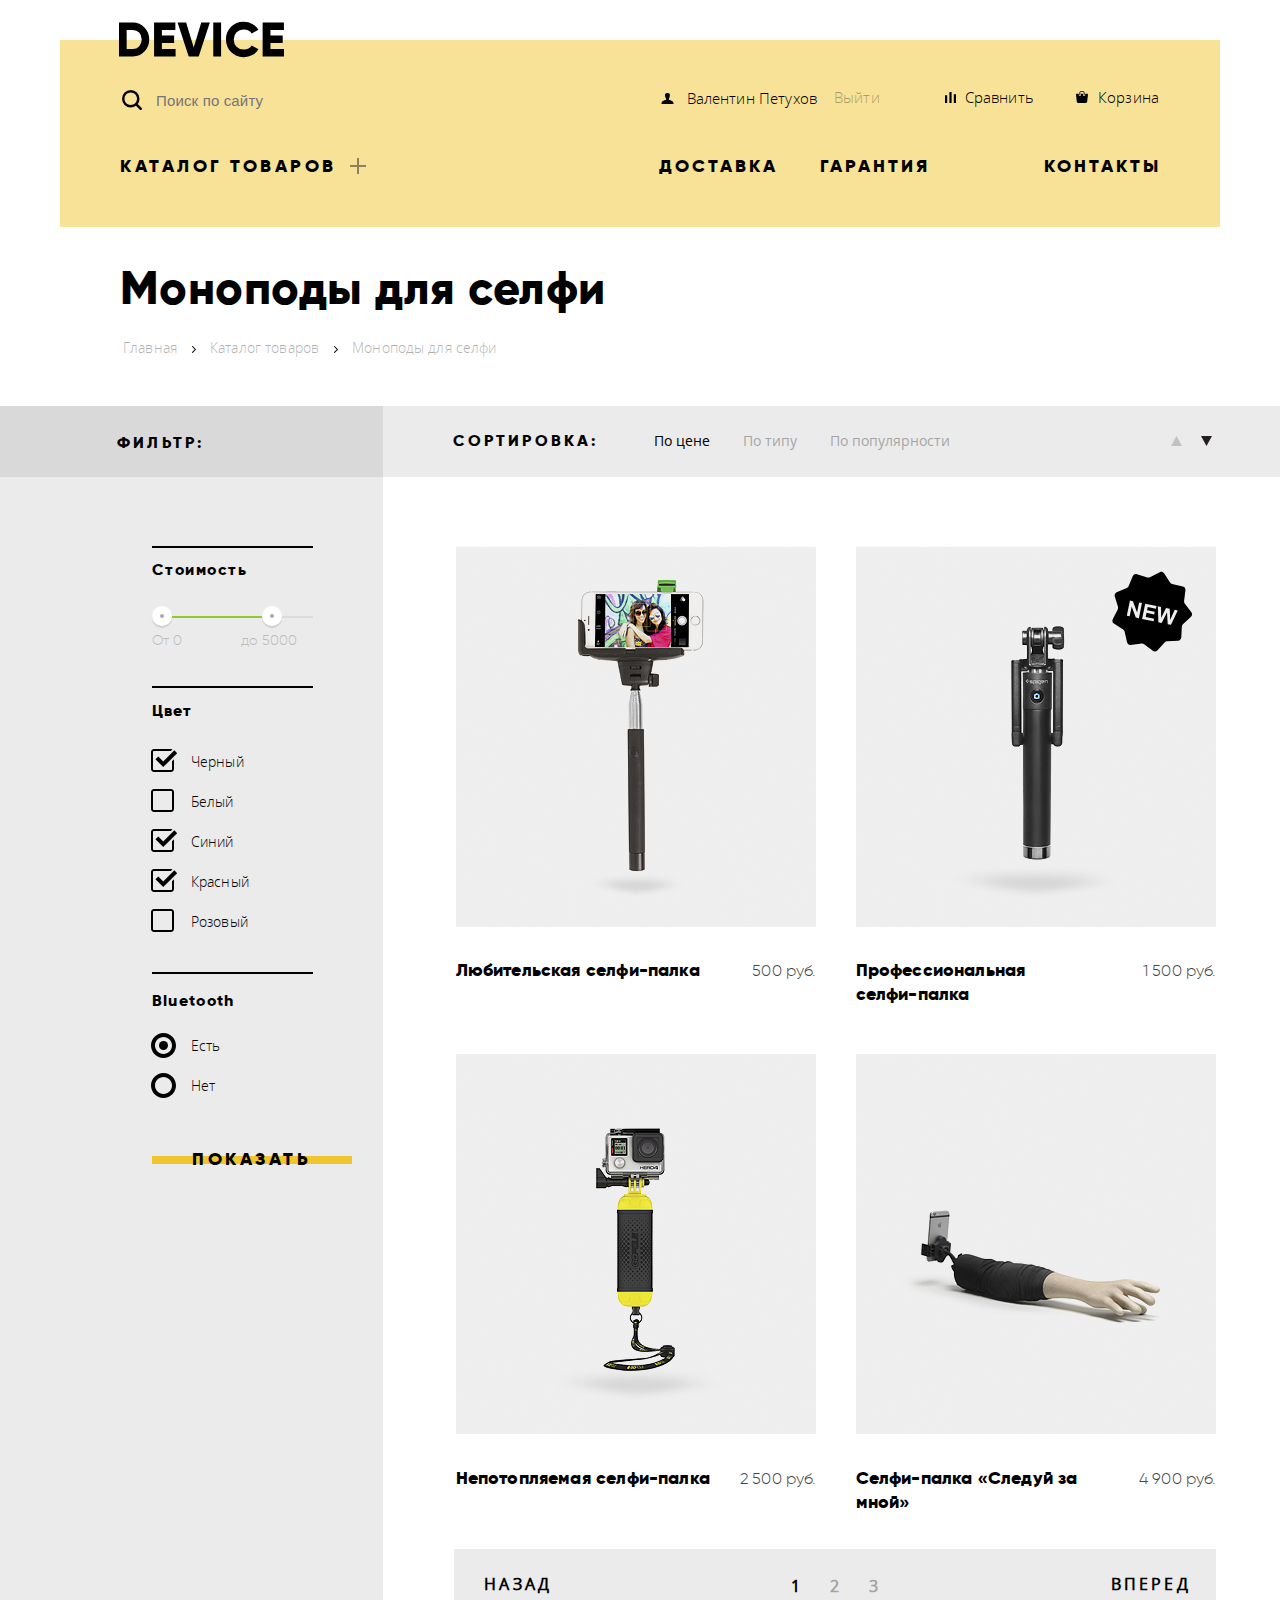
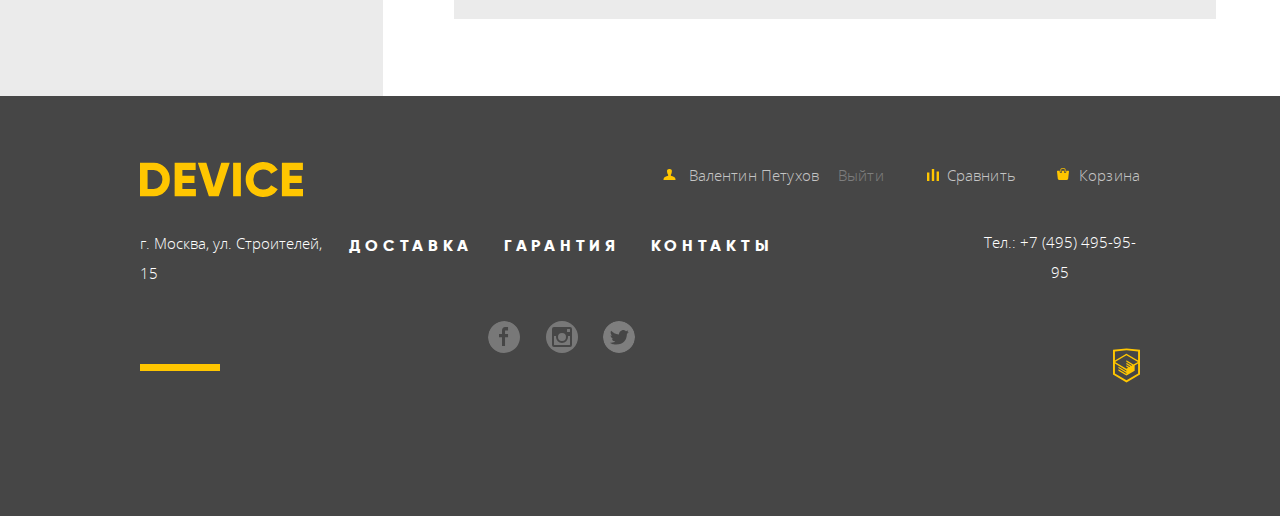
==== commit 1d691f53: "savepoint ( some criteria are met )" ====
--- a/catalog.html
+++ b/catalog.html
@@ -16,7 +16,7 @@
       <ul class="navigation-catalog-list">
         <li class="navigation-catalog">
           <a class="navigation-catalog-link font-gilroy" href="catalog.html">Каталог товаров</a>
-          <button class="open-catalog"><img class="plus" src="img/svg/plus.svg" alt="Кнопка +"></button>
+          <button class="open-catalog"><img class="plus" src="img/svg/plus.svg" alt="Кнопка +" width="18" height="18"></button>
         </li>
         <li class="catalog-sub-menu">
           <ul>
@@ -258,7 +258,7 @@
   <div class="wrapper">
     <div class="footer-wrapper">
       <a href="index.html">
-        <img class="footer-logo" src="img/svg/logo-footer.svg" alt="«Логотип магазина Девайс»">
+        <img class="footer-logo" src="img/svg/logo-footer.svg" alt="«Логотип магазина Девайс»" width="163" height="35">
       </a>
       <p class="address">г. Москва, ул. Строителей, 15</p>
       <span class="yellow-decorative-line"></span>
--- a/css/styles.css
+++ b/css/styles.css
@@ -32,10 +32,6 @@
   padding-top: 40px;
 }
 
-li {
-  list-style-type: none;
-}
-
 a {
   text-decoration:none;
   color: #000000;
@@ -54,13 +50,13 @@
   font-family: 'Gilroy', sans-serif;
   text-transform: uppercase;
   text-align: center;
-  vertical-align: middle;
   background-color: #f0c52e;
   line-height: 1.33;
   letter-spacing: 3.5px;
   font-size: 18px;
   font-weight: 800;
   display: inline-block;
+  vertical-align: middle;
   position: relative;
   padding: 9px 14px;
   border: none;
@@ -167,7 +163,7 @@
 .yellow-bar {
   display: block;
   width: 100%;
-  padding: 58px 0;
+  padding: 53px 0;
   background-color: #f8e297;
 }
 
@@ -205,10 +201,9 @@
 
 .plus {
   display: inline-block;
-  vertical-align: initial;
+  vertical-align: middle;
   width: 16px;
   height: 16px;
-  margin: auto;
   background-repeat: no-repeat;
   background-image: url("../img/svg/plus.svg");
   background-size: cover;
@@ -219,10 +214,6 @@
   justify-content: space-between;
   align-items: center;
   order: 1;
-  margin-top: 11px;
-}
-.navigation-catalog-list {
-  padding-left: 0;
 }
 
 .navigation-list a {
@@ -275,6 +266,7 @@
 .navigation-catalog-list {
   position: relative;
   padding-left: 0;
+  margin-top: 16px;
 }
 
 .catalog-sub-menu {
@@ -339,7 +331,11 @@
   display: flex;
   flex-direction: column;
   position: relative;
-  margin-top: 32px;
+  margin-top: 30px;
+}
+
+.page-main li {
+  list-style-type: none;
 }
 
 .slider-wrapper {
@@ -354,7 +350,7 @@
 
 .wrapper .catalog-item1,
 .wrapper .catalog-item2,
-.wrapper .catalog-item3{
+.wrapper .catalog-item3 {
   display: flex;
   flex-direction: row;
   justify-content: space-between;
@@ -534,11 +530,11 @@
 }
 
 .service-main {
-  margin-top: 154px;
+  margin-top: 157px;
   background-color: #e5e5e5;
 }
 
-.service-main .wrapper{
+.service-main .wrapper {
   display: flex;
   padding-bottom: 53px;
 }
@@ -586,7 +582,7 @@
 .warranty-button::after,
 .credit-button::before,
 .credit-button::after,
-.delivery-button::after{
+.delivery-button::after {
   background-color: #e5e5e5;
 }
 
@@ -629,7 +625,7 @@
   background-color: black;
 }
 
-.about-main .about-wrapper{
+.about-main .about-wrapper {
   display: flex;
   justify-content: space-around;
   max-width: 1286px;
@@ -708,8 +704,7 @@
 }
 
 .contact-us-button,
-.about-us-button
-{
+.about-us-button {
   max-width: 250px;
 }
 
@@ -721,7 +716,7 @@
 .service-footer {
   display: flex;
   flex-direction: column;
-  margin-top: 19px;
+  margin-top: 23px;
 }
 
 .services-type {
@@ -769,23 +764,31 @@
   width: 1201px;
   margin-left: auto;
   margin-right: auto;
-  margin-top: 65px;
+  margin-top: 69px;
 }
 
 .page-header {
   max-width: 1160px;
   margin-left: auto;
   margin-right: auto;
-  padding-bottom: 30px;
+  padding-bottom: 16px;
   padding-left: 60px;
   padding-right: 61px;
   background-color: #f8e297;
   box-sizing: border-box;
 }
 
+.page-header li {
+  list-style-type: none;
+}
+
 .open-catalog {
-  vertical-align: text-bottom;
-  margin-left: 2px;
+  display: inline-block;
+  vertical-align: middle;
+  width: 18px;
+  height: 18px;
+  padding: 0;
+  margin: 0 0 5px 8px;
   opacity: 0.5;
   background-color: #f8e297;
   border: none;
@@ -799,14 +802,14 @@
 .user-name:hover,
 .compare:hover,
 .cart:hover,
-.login-button:hover{
+.login-button:hover {
   opacity: 0.6;
 }
 
 .user-name:active,
 .compare:active,
 .cart:active,
-.login-button:active{
+.login-button:active {
   opacity: 0.3;
 }
 
@@ -1030,8 +1033,8 @@
   font-weight: 300;
   letter-spacing: 0.15px;
   display: inline-block;
+  vertical-align: middle;
   padding: 10px 0 5px 30px;
-  vertical-align: middle;
   background-color: #f8e297;
   border: none;
 }
@@ -1051,17 +1054,19 @@
 
 .navigation-catalog-link {
   letter-spacing: 3.5px;
+  padding: 10px 0;
 }
 
 .navigation-catalog-link,
 .navigation-contacts,
 .navigation-delivery,
 .navigation-warranty {
-  line-height: 1.33px;
+  line-height: 1.33;
   letter-spacing: 3.5px;
   font-size: 18px;
   font-weight: 800;
   display: inline-block;
+  vertical-align: middle;
   text-transform: uppercase;
   text-align: center;
   background-color: #f8e297;
@@ -1069,7 +1074,7 @@
 }
 
 .services-image {
-  display: inline-block;
+  display: block;
   min-height: 100%;
   min-width: 136px;
   margin-top: -76px;
@@ -1107,47 +1112,55 @@
 }
 
 .popular-back {
-    display: inline-block;
-    width: 160px;
-    height: 160px;
-    background-color: #f8e297;
+  display: inline-block;
+  vertical-align: middle;
+  width: 160px;
+  height: 160px;
+  background-color: #f8e297;
 }
 
 .popular-back:hover {
   background-color: #f0c52e;
 }
 
-.popular-items li:active span,
-.popular-items li:active p {
+.popular-item:active span,
+.popular-item:active p {
   opacity: 0.3;
 }
 
 .catalog-popular-img1 {
   display: inline-block;
+  vertical-align: middle;
   width: 97px;
   height: 55px;
   margin-top: 52px;
   margin-left: 31px;
   background-image: url("../img/svg/popular-1.svg");
 }
+
 .catalog-popular-img2 {
   display: inline-block;
+  vertical-align: middle;
   margin-top: 41px;
   margin-left: 38px;
   width: 86px;
   height: 117px;
   background-image: url("../img/svg/popular-2.svg");
 }
-.catalog-popular-img3{
+
+.catalog-popular-img3 {
   display: inline-block;
+  vertical-align: middle;
   margin-top: 38px;
   margin-left: 49px;
   width: 71px;
   height: 87px;
   background-image: url("../img/svg/popular-3.svg");
 }
+
 .catalog-popular-img4 {
   display: inline-block;
+  vertical-align: middle;
   width: 107px;
   height: 65px;
   margin-top: 50px;
@@ -1157,15 +1170,17 @@
 
 .catalog-popular-img5 {
   display: inline-block;
+  vertical-align: middle;
   width: 56px;
   height: 98px;
   margin-top: 32px;
   margin-left: 55px;
   background-image: url("../img/svg/popular-5.svg");
-
-}
+}
+
 .catalog-popular-svg6 {
   display: inline-block;
+  vertical-align: middle;
   width: 132px;
   height: 69px;
   margin-top: 49px;
@@ -1176,8 +1191,7 @@
 .logo-DJI-color,
 .logo-SP-color,
 .logo-GoPro-color,
-.logo-Vive-color
-{
+.logo-Vive-color {
   display: none;
 }
 
@@ -1186,6 +1200,7 @@
 .logo-GoPro,
 .logo-Vive {
   display: inline-block;
+  vertical-align: middle;
   width: 260px;
   height: 100px;
 }
@@ -1212,9 +1227,13 @@
 
 .page-footer {
   margin-top: 80px;
-  padding-top: 59px;
+  padding-top: 56px;
   color: white;
   background-color: #464646;
+}
+
+.page-footer li {
+  list-style-type: none;
 }
 
 .page-footer .wrapper {
@@ -1435,7 +1454,7 @@
   display: flex;
   flex-direction: column;
   align-items: flex-end;
-  margin-top: 19px;
+  margin-top: 21px;
   margin-left: 199px;
 }
 
@@ -1460,7 +1479,7 @@
 }
 
 .footer-contacts a {
-  display: inline-block;
+  display: block;
   text-align: center;
   margin-bottom: 30px;
   color: white;
@@ -1484,7 +1503,7 @@
 }
 
 .footer-logo {
-  margin-top: 5px;
+  margin-top: 10px;
   color: #f0c52e;
 }
 
@@ -1505,8 +1524,9 @@
 
 .social-facebook {
   display: inline-block;
-  width: 30px;
-  height: 30px;
+  vertical-align: middle;
+  width: 33px;
+  height: 33px;
   background-repeat: no-repeat;
   background-position: center;
   background-image: url("../img/svg/facebook.svg");
@@ -1517,6 +1537,7 @@
 }
 .social-instagram {
   display: inline-block;
+  vertical-align: middle;
   width: 32px;
   height: 32px;
   margin-left: 15px;
@@ -1530,6 +1551,7 @@
 
 .social-twitter {
   display: inline-block;
+  vertical-align: middle;
   width: 32px;
   height: 32px;
   background-image: url("../img/svg/twitter.svg");
@@ -1550,6 +1572,18 @@
   color: #000000;
   box-shadow: 0 10px 20px 0 rgba(4, 6, 6, 0.2);
   z-index: 2;
+}
+
+@keyframes bounce {
+  0%   { transform: translateY(-2000px); }
+  70%  { transform: translateY(30px);    }
+  90%  { transform: translateY(-10px);   }
+  100% { transform: translateY(0);       }
+}
+
+.modal-show {
+  animation-name: bounce;
+  animation-duration: 0.5s;
 }
 
 .contact-us-form  {
@@ -1565,7 +1599,7 @@
 }
 
 .contact-us-form input[type="text"],
-.contact-us-form input[type="email"]{
+.contact-us-form input[type="email"] {
   border: none;
   font: inherit;
 }
@@ -1596,7 +1630,7 @@
   line-height: 1.33;
 }
 
-.contact-us-form input{
+.contact-us-form input {
   font-size: 14px;
   line-height: 1.29;
   color: rgba(70, 70, 70, 0.4);
@@ -1732,7 +1766,7 @@
   background-color: #ebebeb;
   border: none;
 }
-.catalog-item-image{
+.catalog-item-image {
   background-color: #ebebeb;
 }
 
@@ -1752,7 +1786,7 @@
 }
 
 .divider {
-  display: inline-block;
+  display: block;
   height: 2px;
   background-color: black;
 }
@@ -1805,7 +1839,7 @@
 }
 
 .arrow-up-link:active,
-.arrow-down-link:active{
+.arrow-down-link:active {
   opacity: 0.6
 }
 
@@ -1838,6 +1872,10 @@
   display: block;
 }
 
+.catalog-main li {
+  list-style-type: none;
+}
+
 .catalog-body-wrapper {
   display: flex;
   justify-content: center;
@@ -1850,7 +1888,7 @@
   display: flex;
   flex-direction: column;
   max-width: 1160px;
-  margin: 0px auto 30px;
+  margin: 0 auto 30px;
   padding-left: 60px;
 }
 
@@ -1898,7 +1936,7 @@
 .breadcrumbs a:hover {
   opacity: 1;
 }
-.breadcrumbs li:last-child:hover a{
+.breadcrumbs li:last-child:hover a {
   cursor: default;
   opacity: 0.3;
 }
@@ -1958,24 +1996,25 @@
   height: 25px;
   background: url(../img/svg/checkbox-off.svg) 0 50% no-repeat;
 }
+
 .color-filter-item input:checked+label::before {
   background: url(../img/svg/checkbox-on.svg) 0 50% no-repeat;
 }
 
 .color-filter-item label:hover::before,
-.filter-bluetooth-item label:hover::before{
+.filter-bluetooth-item label:hover::before {
   opacity: 0.6;
 }
 
 .color-filter-item label:active::before,
-.filter-bluetooth-item label:active::before{
+.filter-bluetooth-item label:active::before {
   opacity: 1;
 }
 
 .filters-h3 {
   letter-spacing: 1.3px;
-  margin-bottom: 3px;
-  margin-top: 0;
+  margin-bottom: 0px;
+  margin-top: 18px;
 }
 
 .filter-bluetooth-item label {
@@ -2027,12 +2066,13 @@
 
 .price-sorting {
   display: inline-block;
+  vertical-align: middle;
   position: relative;
   height: 25px;
 }
 
 .price-sorting:before,
-.price-sorting:after{
+.price-sorting:after {
   position: absolute;
   width: 10px;
   height: 10px;
@@ -2095,6 +2135,7 @@
   flex-direction: row;
   max-width: 145px;
 }
+
 .prise-value-wrapper span {
   height: 12px;
   opacity: 0.2;
@@ -2155,7 +2196,7 @@
 
 .sorting-list button {
   width: 100%;
-  margin-left: 10px;
+  margin-left: 13px;
   margin-right: 8px;
   background-color: transparent;
   box-sizing: border-box;
@@ -2204,7 +2245,7 @@
 
 .catalog-list-holder {
   max-width: 833px;
-  padding: 52px 0 0 73px;
+  padding: 54px 0 0 73px;
   margin-right: auto;
   box-sizing: border-box;
 }
@@ -2263,7 +2304,7 @@
   z-index: 1;
 }
 
-.catalog-item-hover:hover + img  {
+.catalog-item-hover:hover + img {
   opacity: 0.7;
 }
 
@@ -2275,9 +2316,9 @@
   font-weight: 800;
   text-transform: uppercase;
   display: inline-block;
+  vertical-align: middle;
   position: relative;
   text-align: center;
-  vertical-align: middle;
   padding: 9px 14px;
   background-color: transparent;
   border: none;
@@ -2353,6 +2394,7 @@
   text-align: center;
   text-transform: uppercase;
   display: inline-block;
+  vertical-align: middle;
   width: 17%;
   padding: 23px 18px;
   border: none;
@@ -2379,7 +2421,7 @@
   margin-top: 25px;
 }
 
-.pagination-list li{
+.pagination-list li {
   font-size: 16px;
   font-weight: 800;
   line-height: 1.5;
@@ -2399,22 +2441,23 @@
 
 .regular-checkbox + label {
   display: inline-block;
+  vertical-align: middle;
   position: relative;
   padding: 9px;
   background-color: #fafafa;
   border: 1px solid #cacece;
-  box-shadow: 0 1px 2px rgba(0,0,0,0.05), inset 0px -15px 10px -12px rgba(0,0,0,0.05);
+  box-shadow: 0 1px 2px rgba(0,0,0,0.05), inset 0 -15px 10px -12px rgba(0,0,0,0.05);
   border-radius: 3px;
 }
 
 .regular-checkbox + label:active, .regular-checkbox:checked + label:active {
-  box-shadow: 0 1px 2px rgba(0,0,0,0.05), inset 0px 1px 3px rgba(0,0,0,0.1);
+  box-shadow: 0 1px 2px rgba(0,0,0,0.05), inset 0 1px 3px rgba(0,0,0,0.1);
 }
 
 .regular-checkbox:checked + label {
   background-color: #e9ecee;
   border: 1px solid #adb8c0;
-  box-shadow: 0 1px 2px rgba(0,0,0,0.05), inset 0px -15px 10px -12px rgba(0,0,0,0.05), inset 15px 10px -12px rgba(255,255,255,0.1);
+  box-shadow: 0 1px 2px rgba(0,0,0,0.05), inset 0 -15px 10px -12px rgba(0,0,0,0.05), inset 15px 10px -12px rgba(255,255,255,0.1);
   color: #99a1a7;
 }
 
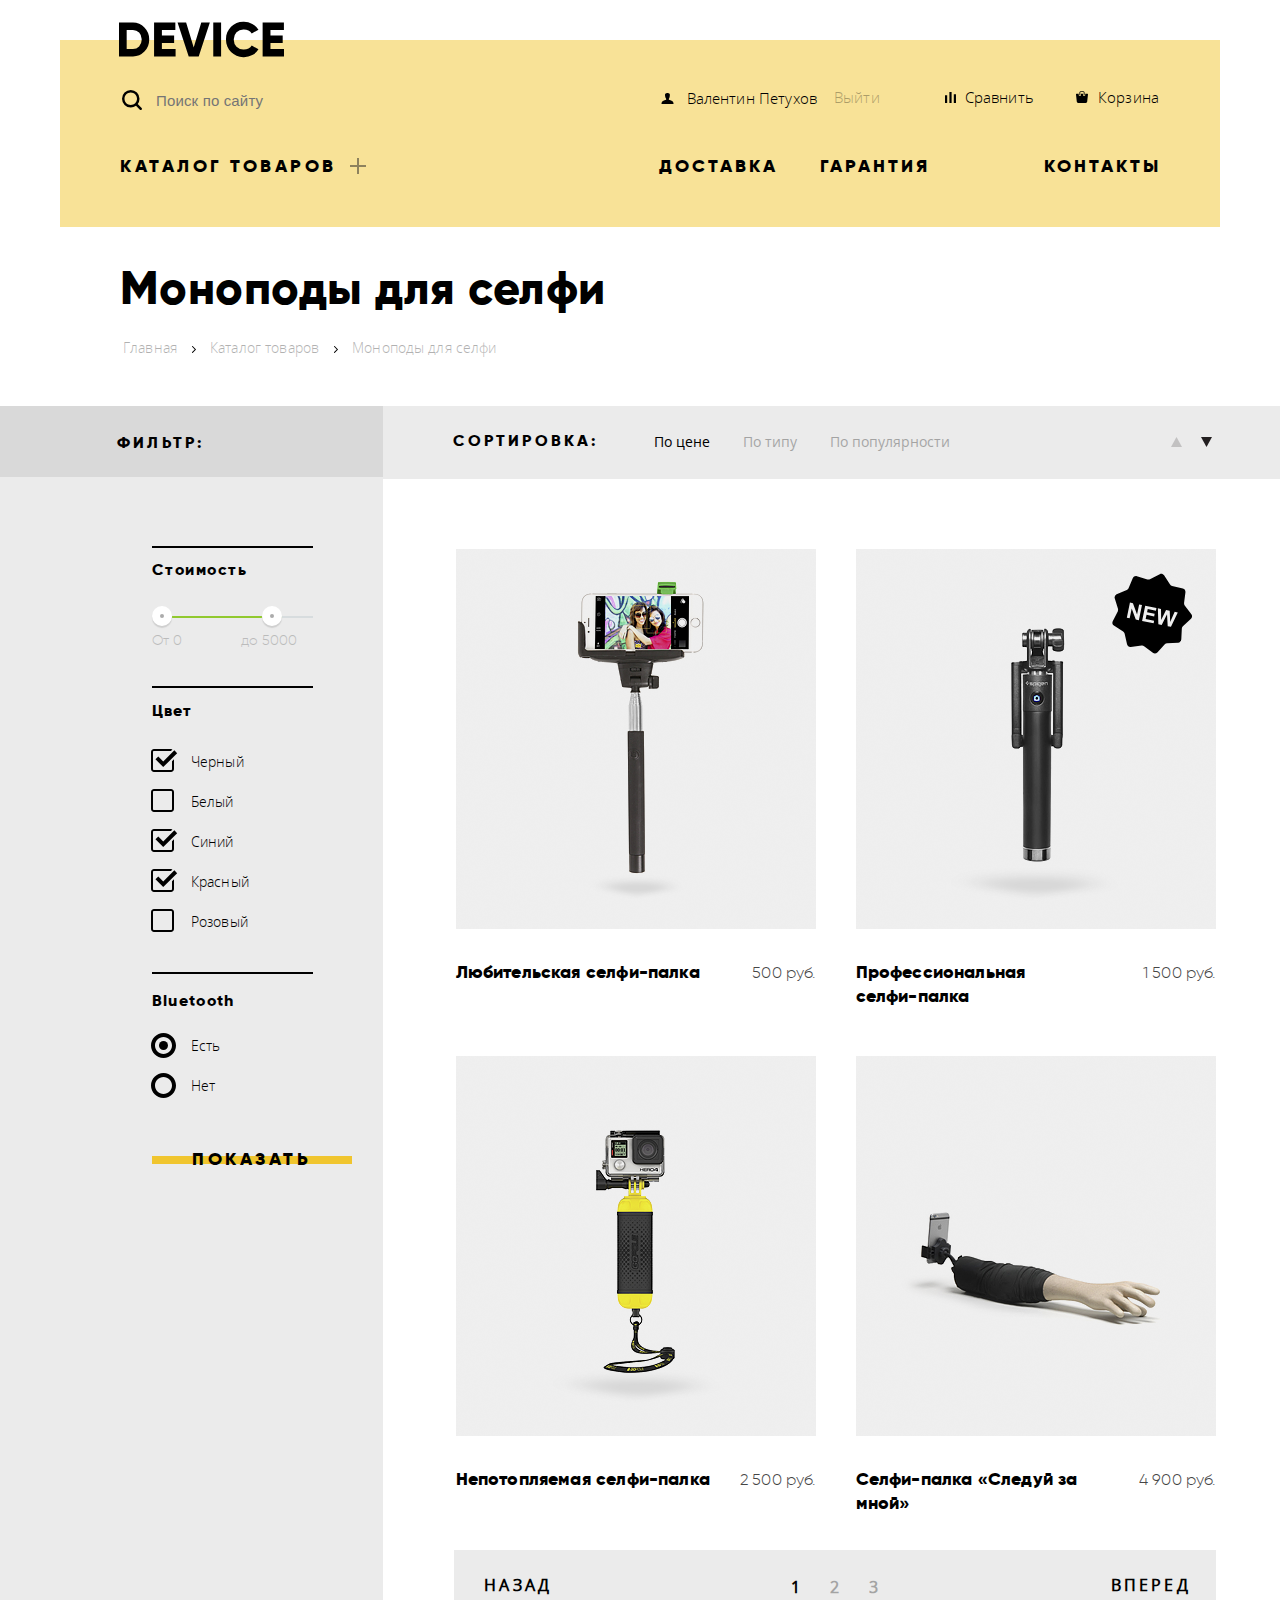
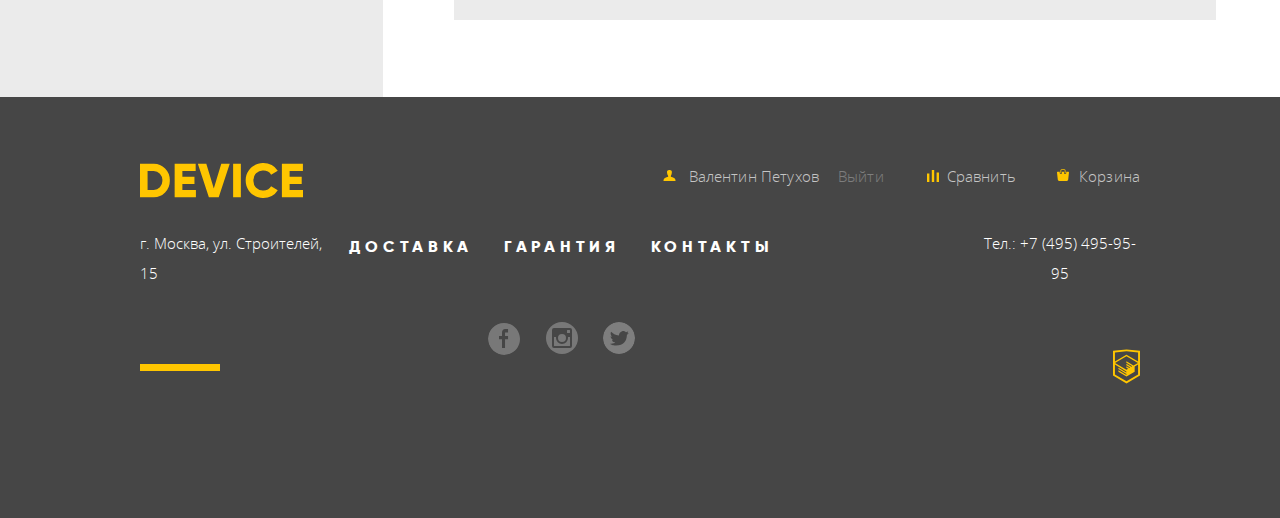
==== commit 55ef391f: "final changes added, bugs fixed, code reformat" ====
--- a/catalog.html
+++ b/catalog.html
@@ -68,13 +68,13 @@
   <div class="breadcrumbs-wrapper">
     <h1 class="catalog-h1 font-gilroy">Моноподы для селфи</h1>
     <ul class="breadcrumbs">
-      <li>
+      <li class="breadcrumbs-item">
         <a class="breadcrumbs-link" href="index.html">Главная</a>
       </li>
-      <li>
+      <li class="breadcrumbs-item">
         <a class="breadcrumbs-link" href="catalog.html">Каталог товаров</a>
       </li>
-      <li>
+      <li class="current-item">
         <span class="current-page">Моноподы для селфи</span>
       </li>
     </ul>
@@ -152,14 +152,14 @@
             <div class="sorting-wrapper">
               <h3>Сортировка:</h3>
               <ul class="sorting-list">
-                <li class="current-sorting-button">
-                  <button class="sorting-prise" type="button">По цене</button>
+                <li class="sorting-item">
+                  <button class="current-sorting-button" type="button">По цене</button>
                 </li>
-                <li class="sorting-button">
-                  <button class="sorting-type" type="button">По типу</button>
+                <li class="sorting-item">
+                  <button class="sorting-button" type="button">По типу</button>
                 </li>
-                <li class="sorting-button">
-                  <button class="sorting-popular" type="button">По популярности</button>
+                <li class="sorting-item">
+                  <button class="sorting-button" type="button">По популярности</button>
                 </li>
               </ul>
             </div>
@@ -309,7 +309,7 @@
     </div>
   </div>
 </footer>
-<script src="js/index.js"></script>
+<script src="js/script.js"></script>
 </body>
 </html>
 
--- a/css/styles.css
+++ b/css/styles.css
@@ -30,11 +30,6 @@
 body {
   font-family: 'Open Sans', 'Arial', sans-serif;
   padding-top: 40px;
-}
-
-a {
-  text-decoration:none;
-  color: #000000;
 }
 
 .wrapper {
@@ -163,7 +158,7 @@
 .yellow-bar {
   display: block;
   width: 100%;
-  padding: 53px 0;
+  padding: 61px 0;
   background-color: #f8e297;
 }
 
@@ -225,7 +220,7 @@
   padding: 10px 0;
 }
 
-.navigation-delivery{
+.navigation-delivery {
   vertical-align: middle;
   margin-right: 42px;
 }
@@ -338,6 +333,11 @@
   list-style-type: none;
 }
 
+.page-main a {
+  text-decoration:none;
+  color: #000000;
+}
+
 .slider-wrapper {
   width: 1160px;
 }
@@ -443,6 +443,7 @@
 .catalog-item-description {
   padding-left: 0;
 }
+
 .selfy-rod-description {
   font-size: 15px;
   font-weight: 300;
@@ -782,6 +783,11 @@
   list-style-type: none;
 }
 
+.page-header a {
+  text-decoration:none;
+  color: #000000;
+}
+
 .open-catalog {
   display: inline-block;
   vertical-align: middle;
@@ -833,7 +839,7 @@
   position: relative;
 }
 
-.search-form:before {
+.search-form::before {
   content: '';
   display: block;
   position: absolute;
@@ -905,6 +911,7 @@
   background-color: black;
   color: white;
 }
+
 .search-button:active span {
   opacity: 0.3;
 }
@@ -937,7 +944,7 @@
   margin-right: 53px;
 }
 
-.user-name:before {
+.user-name::before {
   content: '';
   position: absolute;
   display: block;
@@ -975,7 +982,7 @@
    margin-right: 179px;
 }
 
-.login-button:before {
+.login-button::before {
   content: '';
   position: absolute;
   display: block;
@@ -1015,7 +1022,7 @@
   border: none;
 }
 
-.compare:before {
+.compare::before {
   content: '';
   display: block;
   position: absolute;
@@ -1039,7 +1046,7 @@
   border: none;
 }
 
-.cart:before {
+.cart::before {
   content: '';
   display: block;
   position: absolute;
@@ -1236,6 +1243,10 @@
   list-style-type: none;
 }
 
+.page-footer a {
+  text-decoration:none;
+}
+
 .page-footer .wrapper {
   display: flex ;
   justify-content: space-between;
@@ -1325,7 +1336,7 @@
   margin: 0 auto;
 }
 
-.compare-button:before {
+.compare-button::before {
   content: '';
   display: block;
   position: absolute;
@@ -1337,6 +1348,7 @@
   background-repeat: no-repeat;
   background-size: cover;
 }
+
 .cart-button:before {
   content: '';
   display: block;
@@ -1361,7 +1373,7 @@
   margin-right: 27px;
 }
 
-.footer-user-name{
+.footer-user-name {
   margin-left: 15px;
   margin-right: 10px;
   font-size: 15px;
@@ -1370,7 +1382,7 @@
   letter-spacing: 0.15px;
 }
 
-.footer-user-name:before {
+.footer-user-name::before {
   content: '';
   display: block;
   position: absolute;
@@ -1383,7 +1395,7 @@
   background-size: cover;
 }
 
-.footer-login-button:before {
+.footer-login-button::before {
   content: '';
   display: block;
   position: absolute;
@@ -1407,8 +1419,9 @@
 
 .footer-login-button,
 .cart-button,
+.footer-user-name,
 .compare-button,
-.footer-user-name {
+.login-button {
   color: rgba(255, 255, 255, 0.7)
 }
 
@@ -1516,7 +1529,7 @@
 }
 
 .address {
-  margin-top: 28px;
+  margin-top: 26px;
   font-size: 15px;
   font-weight: 300;
   line-height: 2;
@@ -1533,8 +1546,8 @@
   background-color: #464646;
   border-radius: 100%;
   border: none;
-
-}
+}
+
 .social-instagram {
   display: inline-block;
   vertical-align: middle;
@@ -1608,8 +1621,6 @@
   position: absolute;
   right: 22px;
   top: 22px;
-  width: 55px;
-  height: 55px;
   background-color: transparent;
   border: none;
   opacity: 0.5;
@@ -1664,7 +1675,7 @@
   background-color: #eaeaea;
 }
 
-.name-email-wrapper input:focus{
+.name-email-wrapper input:focus {
   outline: solid 3px #ffb97b;
   outline-offset: -1px;
   opacity: 0.5;
@@ -1691,7 +1702,7 @@
   background-color: #eaeaea;
 }
 
-.contact-us-form  textarea:focus{
+.contact-us-form  textarea:focus {
   outline: solid 3px #ffb97b;
   outline-offset: -1px;
   opacity: 0.5;
@@ -1876,6 +1887,11 @@
   list-style-type: none;
 }
 
+.catalog-main a {
+  text-decoration:none;
+  color: #000000;
+}
+
 .catalog-body-wrapper {
   display: flex;
   justify-content: center;
@@ -1909,10 +1925,9 @@
   letter-spacing: 0.14px;
   width: 142px;
   height: 14px;
-  opacity: 0.3;
-}
-
-.breadcrumbs li:not(:last-child)::after {
+}
+
+.breadcrumbs-item::after {
   content: '';
   position: absolute;
   bottom: 2px;
@@ -1931,15 +1946,23 @@
   width: 142px;
   height: 14px;
   opacity: 0.3;
-}
-
-.breadcrumbs a:hover {
-  opacity: 1;
-}
-.breadcrumbs li:last-child:hover a {
   cursor: default;
+}
+
+.breadcrumbs-item .breadcrumbs-link {
   opacity: 0.3;
 }
+
+.breadcrumbs-item .breadcrumbs-link:hover {
+  cursor: pointer;
+  opacity: 0.6;
+}
+
+.breadcrumbs-item .breadcrumbs-link:active {
+  cursor: pointer;
+  opacity: 0.1;
+}
+
 .filters {
   display: flex;
   flex-grow: 1;
@@ -1959,7 +1982,6 @@
   background-color: #d9d9d9;
 }
 
-
 .filter-color {
   margin-top: 5px;
   margin-bottom: 30px;
@@ -2013,7 +2035,7 @@
 
 .filters-h3 {
   letter-spacing: 1.3px;
-  margin-bottom: 0px;
+  margin-bottom: 0;
   margin-top: 18px;
 }
 
@@ -2072,7 +2094,7 @@
 }
 
 .price-sorting:before,
-.price-sorting:after {
+.price-sorting::after {
   position: absolute;
   width: 10px;
   height: 10px;
@@ -2206,10 +2228,15 @@
   opacity: 0.3;
   font-size: 14px;
   line-height: 1.29;
+  cursor: pointer;
 }
 
 .sorting-button:hover {
   opacity: 0.6;
+}
+
+.sorting-button:active {
+  opacity: 1;
 }
 
 .current-sorting-button {
@@ -2412,10 +2439,6 @@
   background-color: #d9d9d9;
 }
 
-.pagination button:active {
-
-}
-
 .pagination-list {
   display: flex;
   margin-top: 25px;
@@ -2431,89 +2454,15 @@
   margin-left: 15px;
 }
 
-label {
-  display: inline;
-}
-
-.regular-checkbox {
-  display: none;
-}
-
-.regular-checkbox + label {
-  display: inline-block;
-  vertical-align: middle;
-  position: relative;
-  padding: 9px;
-  background-color: #fafafa;
-  border: 1px solid #cacece;
-  box-shadow: 0 1px 2px rgba(0,0,0,0.05), inset 0 -15px 10px -12px rgba(0,0,0,0.05);
-  border-radius: 3px;
-}
-
-.regular-checkbox + label:active, .regular-checkbox:checked + label:active {
-  box-shadow: 0 1px 2px rgba(0,0,0,0.05), inset 0 1px 3px rgba(0,0,0,0.1);
-}
-
-.regular-checkbox:checked + label {
-  background-color: #e9ecee;
-  border: 1px solid #adb8c0;
-  box-shadow: 0 1px 2px rgba(0,0,0,0.05), inset 0 -15px 10px -12px rgba(0,0,0,0.05), inset 15px 10px -12px rgba(255,255,255,0.1);
-  color: #99a1a7;
-}
-
-.regular-checkbox:checked + label:after {
-  content: '\2714';
-  position: absolute;
-  font-size: 14px;
-  top: 0;
-  left: 3px;
-  color: #99a1a7;
-}
-
-.big-checkbox + label {
-  padding: 18px;
-}
-
-.big-checkbox:checked + label:after {
-  font-size: 28px;
-  left: 6px;
-}
-
-.tag {
-  font-family: Arial, sans-serif;
-  font-weight: bold;
-  text-transform: uppercase;
-  display: block;
-  float: left;
-  position: relative;
-  width: 200px;
-  top: 5px;
-}
-
-.button-holder {
-  float: left;
-}
-
 .catalog-footer {
   margin-top: 0;
 }
 
 @keyframes shake {
-  10%, 90% {
-    transform: translate3d(-1px, 0, 0);
-  }
-
-  20%, 80% {
-    transform: translate3d(2px, 0, 0);
-  }
-
-  30%, 50%, 70% {
-    transform: translate3d(-4px, 0, 0);
-  }
-
-  40%, 60% {
-    transform: translate3d(4px, 0, 0);
-  }
+  10%, 90%      { transform: translate3d(-1px, 0, 0); }
+  20%, 80%      { transform: translate3d(2px, 0, 0);  }
+  30%, 50%, 70% { transform: translate3d(-4px, 0, 0); }
+  40%, 60%      { transform: translate3d(4px, 0, 0);  }
 }
 
 .modal-error {
